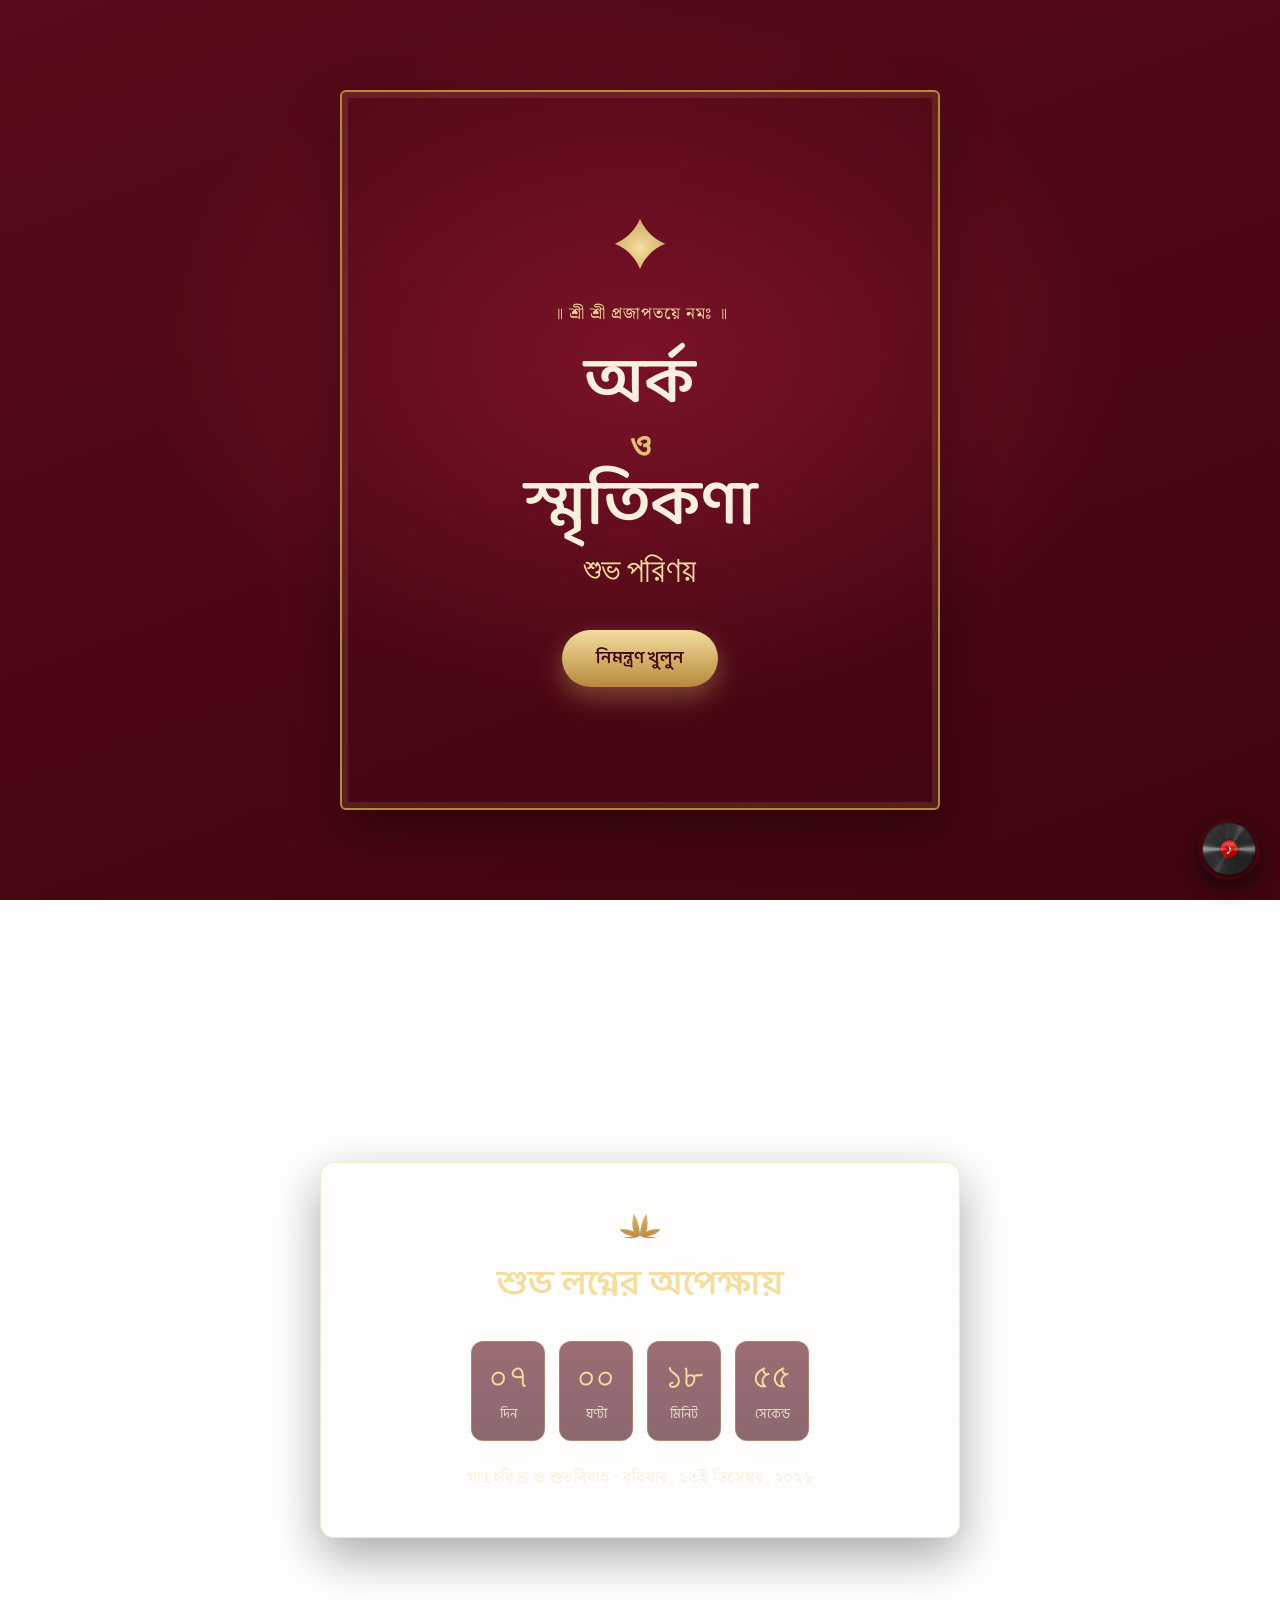
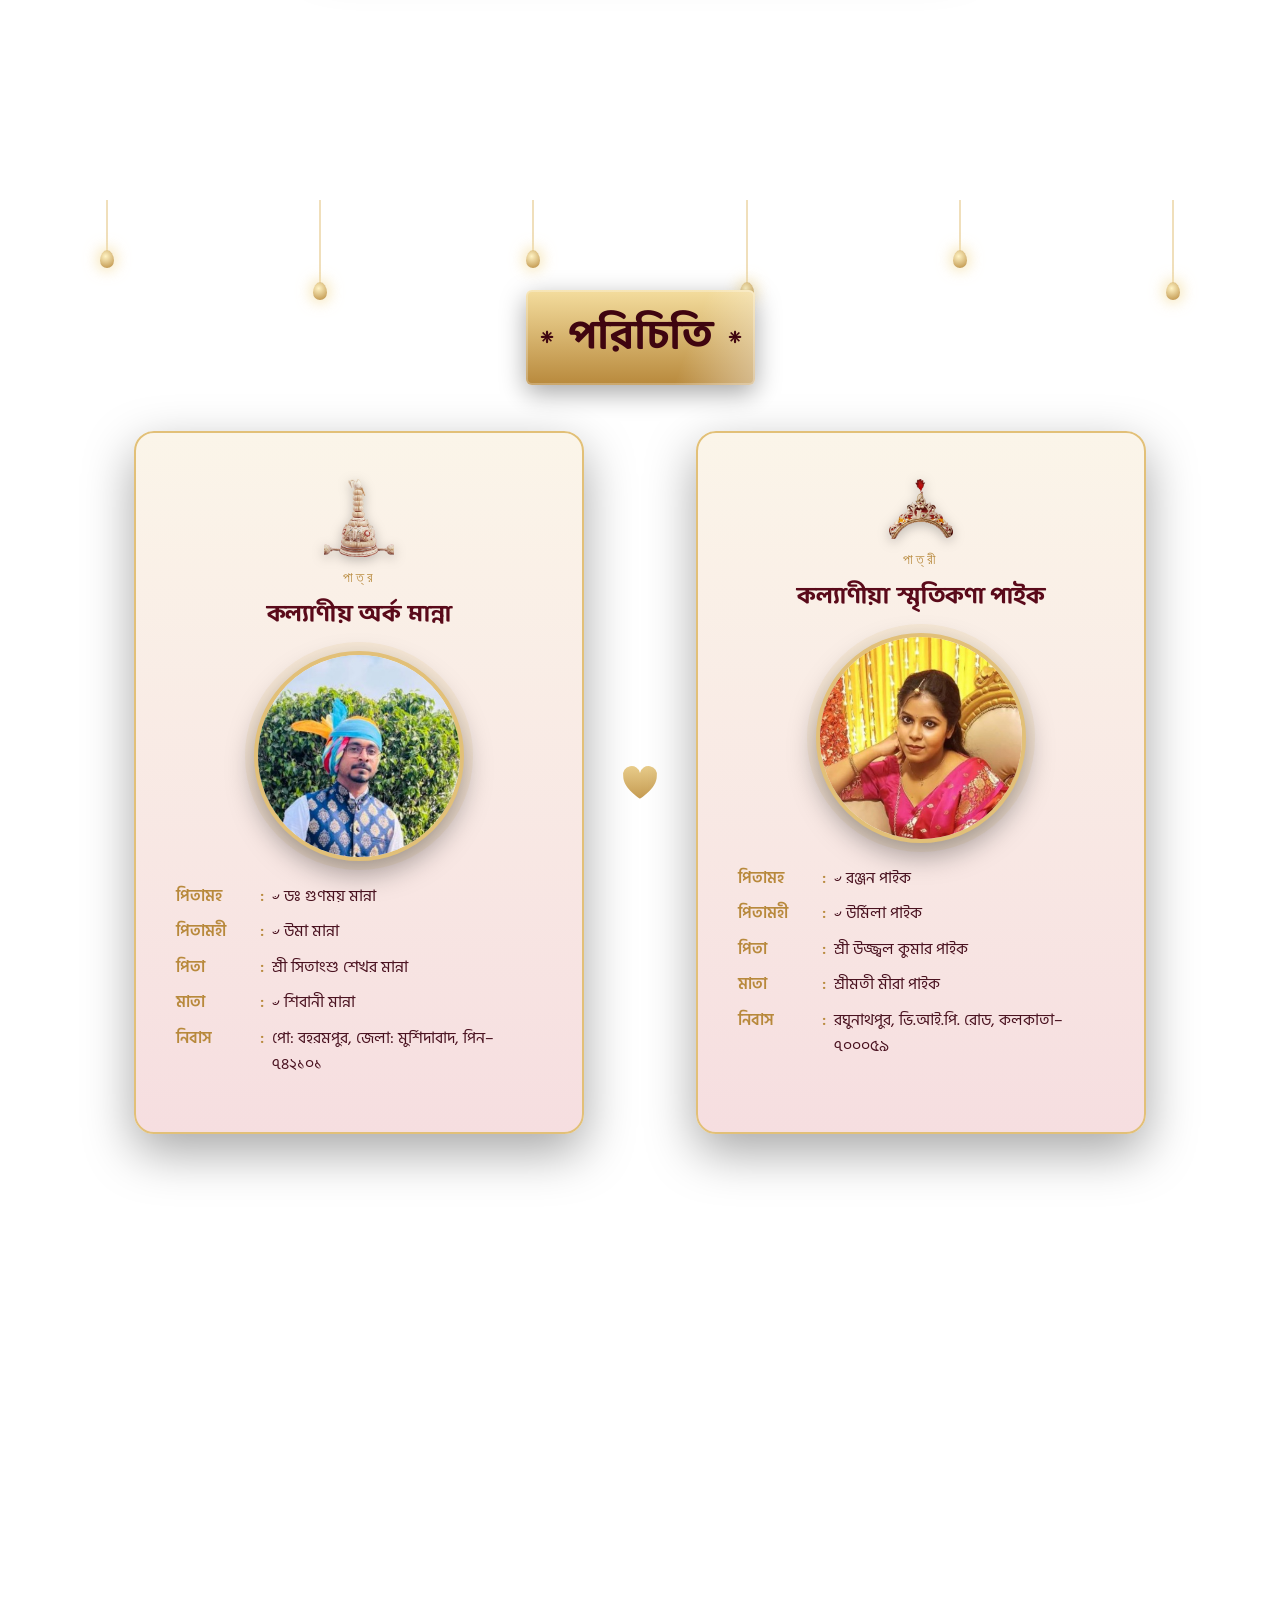
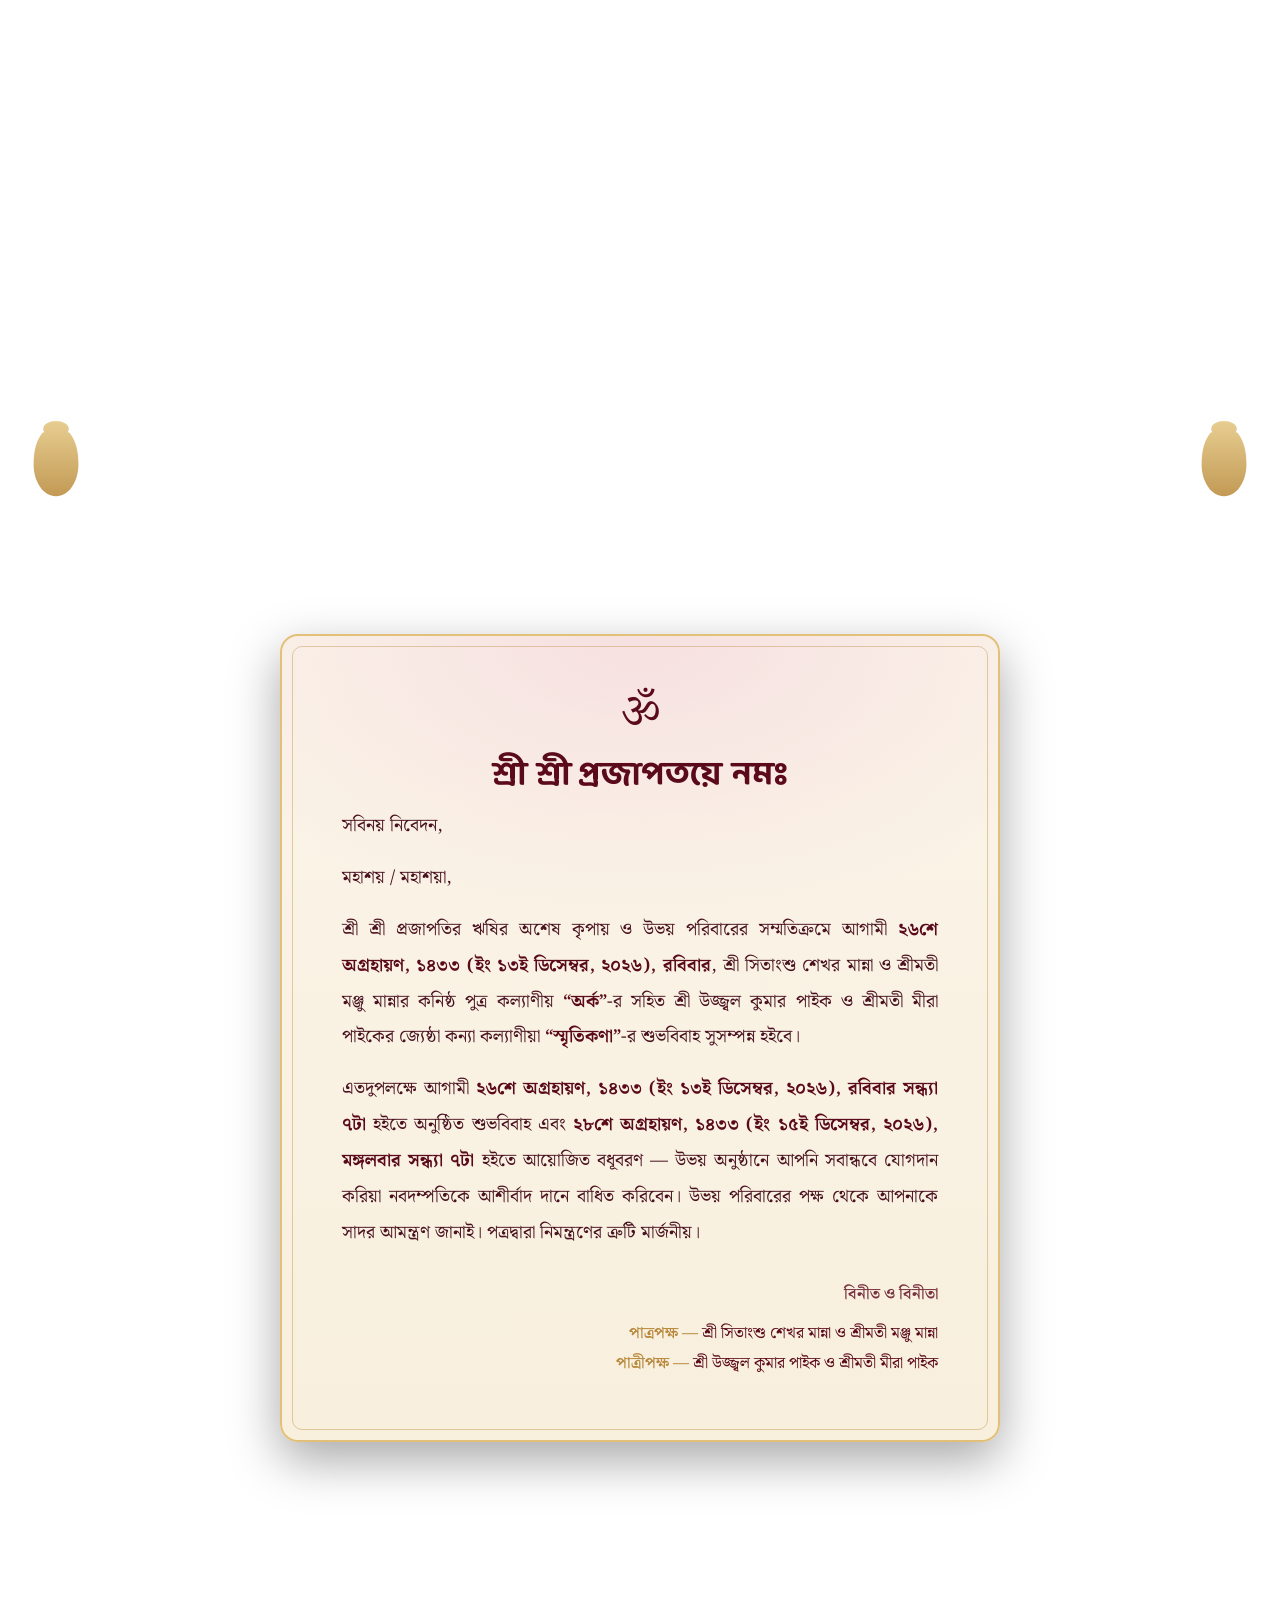
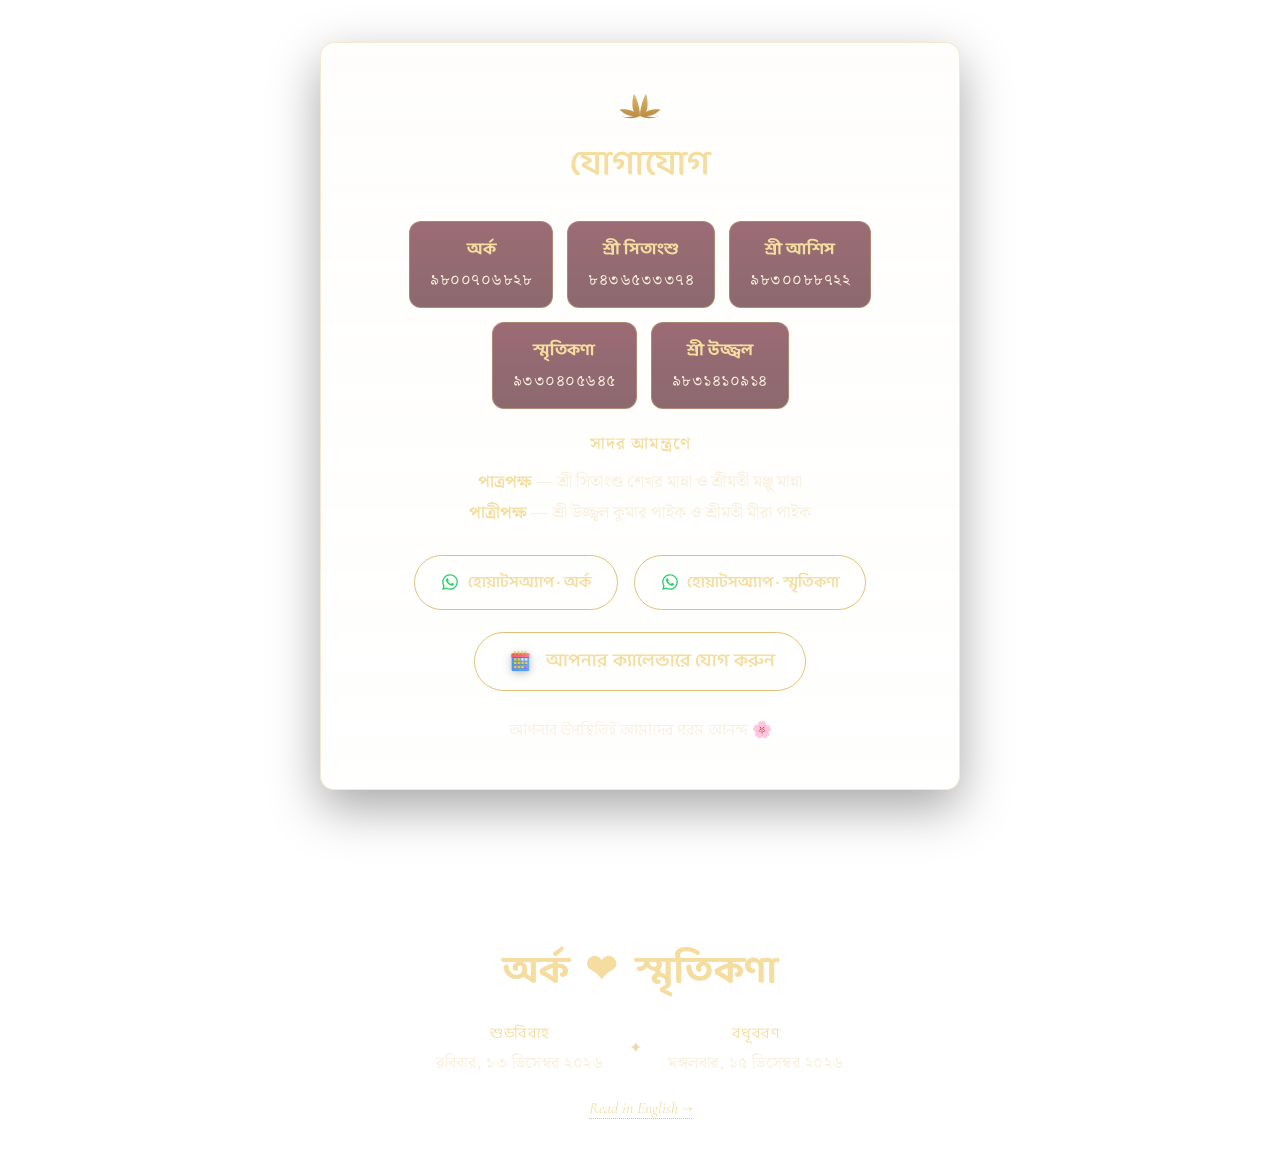
==== bengali.html @ 7bff3810 "Use new colorful 3D calendar icon (black bg keyed to transparent)" ====
<!DOCTYPE html>
<html lang="bn">
<head>
<meta charset="UTF-8" />
<meta name="viewport" content="width=device-width, initial-scale=1.0" />
<title>অর্ক ❤ স্মৃতিকণা — শুভ পরিণয়</title>
<meta name="description" content="অর্ক ও স্মৃতিকণা-র শুভ বিবাহের নিমন্ত্রণ — পরিণয় সংবাদ" />

<link rel="preconnect" href="https://fonts.googleapis.com" />
<link rel="preconnect" href="https://fonts.gstatic.com" crossorigin />
<link href="https://fonts.googleapis.com/css2?family=Cormorant+Garamond:ital,wght@0,400;0,600;1,400&family=Cinzel:wght@400;500;600&family=Great+Vibes&family=Noto+Serif+Bengali:wght@400;500;600;700&family=Noto+Serif+Devanagari:wght@500;600&family=Baloo+Da+2:wght@400;500;600;700&family=Hind+Siliguri:wght@300;400;500;600&display=swap" rel="stylesheet" />
<link rel="stylesheet" href="assets/style.css" />
</head>
<body>

<!-- ===== INTRO OVERLAY ===== -->
<div id="intro" class="intro">
  <div class="intro-frame">
    <div class="intro-motif" aria-hidden="true"></div>
    <p class="intro-sanskrit">॥ শ্রী শ্রী প্রজাপতয়ে নমঃ ॥</p>
    <h1 class="intro-names">
      <span>অর্ক</span>
      <span class="amp">ও</span>
      <span>স্মৃতিকণা</span>
    </h1>
    <p class="intro-sub">শুভ পরিণয়</p>
    <button id="openBtn" class="open-btn"><span class="open-btn-inner">নিমন্ত্রণ খুলুন</span></button>
  </div>
</div>

<div class="ornate-frame" aria-hidden="true">
  <span class="corner tl"></span><span class="corner tr"></span>
  <span class="corner bl"></span><span class="corner br"></span>
</div>

<div id="petals" class="petals" aria-hidden="true"></div>
<div id="diyas" class="diyas" aria-hidden="true"></div>
<div class="bg-decor" aria-hidden="true">
  <span class="chakra-wrap left"><img class="chakra" src="assets/chakra-gold.png" alt="" /></span>
  <span class="chakra-wrap right"><img class="chakra" src="assets/chakra-gold.png" alt="" /></span>
</div>
<div class="festoon" aria-hidden="true">
  <span class="wire"></span>
  <span class="fb" style="--l:9%;--t:44px;--w:38px"><img src="assets/bulb-marigold.png" alt="" /></span>
  <span class="fb" style="--l:25%;--t:72px;--w:48px"><img src="assets/bulb-sunflower.png" alt="" /></span>
  <span class="fb" style="--l:41%;--t:92px;--w:40px"><img src="assets/bulb-rose.png" alt="" /></span>
  <span class="fb" style="--l:59%;--t:92px;--w:50px"><img src="assets/bulb-leaf.png" alt="" /></span>
  <span class="fb" style="--l:75%;--t:70px;--w:40px"><img src="assets/bulb-forget.png" alt="" /></span>
  <span class="fb" style="--l:91%;--t:44px;--w:44px"><img src="assets/bulb-marigold.png" alt="" /></span>
</div>

<a class="lang-switch" href="english.html">English ⇄</a>
<button id="musicBtn" class="music-btn" title="আবহ সঙ্গীত" aria-label="Toggle music"><img class="vinyl" src="assets/vinyl.png" alt="" aria-hidden="true" /><span class="note">♪</span></button>
<audio id="bgAudio" src="assets/bg-music.mp3" loop preload="auto"></audio>

<main id="content" class="content">

  <!-- ============ HERO ============ -->
  <section class="section hero" id="hero">
    <div class="sparkles" id="sparkles" aria-hidden="true"></div>
    <p class="reveal hero-kicker">॥ পরিণয় সংবাদ ॥</p>

    <div class="wreath-wrap reveal">
      <div class="wreath" id="wreath" aria-hidden="true"></div>
      <div class="wreath-core">
        <p class="wed-of">শুভ বিবাহ</p>
        <h2 class="name-bn">অর্ক</h2>
        <span class="amp-en">ও</span>
        <h2 class="name-bn">স্মৃতিকণা</h2>
      </div>
    </div>

    <p class="reveal blessing">
      ॥ আমাদের এই আনন্দের দিনে,<br />
      তোমাদের আগমন যাচিলোঁ সযতনে ॥
    </p>

    <div class="scroll-hint reveal"><span>নিচে দেখুন</span><span class="chevron"></span></div>
  </section>

  <!-- ============ COUNTDOWN ============ -->
  <section class="section countdown-sec" id="countdown">
    <div class="panel reveal">
      <div class="lotus-divider" aria-hidden="true"></div>
      <h3 class="script-head">শুভ লগ্নের অপেক্ষায়</h3>
      <div class="countdown" id="clock" data-target="2026-12-13T10:00:00+05:30" data-lang="bn">
        <div class="unit"><span class="num" id="cd-days">০০</span><span class="lbl">দিন</span></div>
        <div class="unit"><span class="num" id="cd-hours">০০</span><span class="lbl">ঘণ্টা</span></div>
        <div class="unit"><span class="num" id="cd-mins">০০</span><span class="lbl">মিনিট</span></div>
        <div class="unit"><span class="num" id="cd-secs">০০</span><span class="lbl">সেকেন্ড</span></div>
      </div>
      <p class="cd-date">গাত্রহরিদ্রা ও শুভবিবাহ · রবিবার, ১৩ই ডিসেম্বর, ২০২৬</p>
    </div>
  </section>

  <!-- ============ পরিচিতি ============ -->
  <section class="section intro-sec" id="parichiti">
    <div class="hanging-lights" aria-hidden="true">
      <span class="bulb"></span><span class="bulb"></span><span class="bulb"></span>
      <span class="bulb"></span><span class="bulb"></span><span class="bulb"></span>
    </div>

    <h3 class="banner reveal">পরিচিতি</h3>

    <div class="couple">
      <article class="person-card reveal reveal-left">
        <div class="mandala" aria-hidden="true"></div>
        <img class="cap-icon" src="assets/topor.png" alt="" aria-hidden="true" loading="lazy" />
        <p class="role">পাত্র</p>
        <h4 class="pname">কল্যাণীয় অর্ক মান্না</h4>
        <img class="person-photo" src="assets/arka.jpg" alt="অর্ক মান্না" loading="lazy" />
        <div class="lineage">
          <p><span class="lbl">পিতামহ</span><span class="val">৺ ডঃ গুণময় মান্না</span></p>
          <p><span class="lbl">পিতামহী</span><span class="val">৺ উমা মান্না</span></p>
          <p><span class="lbl">পিতা</span><span class="val">শ্রী সিতাংশু শেখর মান্না</span></p>
          <p><span class="lbl">মাতা</span><span class="val">৺ শিবানী মান্না</span></p>
          <p><span class="lbl">নিবাস</span><span class="val">পো: বহরমপুর, জেলা: মুর্শিদাবাদ, পিন–৭৪২১০১</span></p>
        </div>
      </article>

      <div class="union-mark reveal" aria-hidden="true"><span class="knot"></span></div>

      <article class="person-card reveal reveal-right">
        <div class="mandala" aria-hidden="true"></div>
        <img class="cap-icon cap-mukut" src="assets/mukut.png" alt="" aria-hidden="true" loading="lazy" />
        <p class="role">পাত্রী</p>
        <h4 class="pname">কল্যাণীয়া স্মৃতিকণা পাইক</h4>
        <img class="person-photo" src="assets/smritikana.jpg" alt="স্মৃতিকণা পাইক" loading="lazy" />
        <div class="lineage">
          <p><span class="lbl">পিতামহ</span><span class="val">৺ রঞ্জন পাইক</span></p>
          <p><span class="lbl">পিতামহী</span><span class="val">৺ উর্মিলা পাইক</span></p>
          <p><span class="lbl">পিতা</span><span class="val">শ্রী উজ্জ্বল কুমার পাইক</span></p>
          <p><span class="lbl">মাতা</span><span class="val">শ্রীমতী মীরা পাইক</span></p>
          <p><span class="lbl">নিবাস</span><span class="val">রঘুনাথপুর, ভি.আই.পি. রোড, কলকাতা–৭০০০৫৯</span></p>
        </div>
      </article>
    </div>
  </section>

  <!-- ============ স্মারকলিপি ============ -->
  <section class="section event-sec" id="event">
    <div class="kalash left" aria-hidden="true"></div>
    <div class="kalash right" aria-hidden="true"></div>

    <h3 class="banner reveal">স্মারকলিপি</h3>

    <div class="event-grid two">
      <div class="event-card reveal reveal-left">
        <div class="ec-icon ec-icon-imgs">
          <img class="ec-mini" src="assets/haldi-icon.jpg" alt="গাত্রহরিদ্রা" loading="lazy" />
          <span class="ec-arrow">→</span>
          <img class="ec-mini" src="assets/wedding-icon.jpg" alt="শুভবিবাহ" loading="lazy" />
        </div>
        <p class="ec-title">গাত্রহরিদ্রা ও শুভবিবাহ</p>
        <p class="ec-line">২৬শে অগ্রহায়ণ, ১৪৩৩</p>
        <p class="ec-line-strong">রবিবার, ১৩ই ডিসেম্বর, ২০২৬</p>
        <p class="ec-sub">আপন গৃহে</p>
        <div class="ec-venue">
          <span class="ec-venue-tag">বিবাহ স্থান</span>
          <p class="ec-line-strong">অতিথি ইন</p>
          <p class="ec-line">রঘুনাথপুর রোড, বাগুইআটি,<br/>কলকাতা – ৭০০০৫৯</p>
        </div>
        <p class="ec-map"><a href="https://www.google.com/maps/place/Atithi+Inn/data=!4m2!3m1!1s0x0:0xb43edb5f57dc1e29" target="_blank" rel="noopener">📍 মানচিত্রে দেখুন</a></p>
      </div>

      <div class="event-card reveal reveal-right">
        <div class="ec-icon ec-icon-imgs">
          <img class="ec-mini" src="assets/reception-icon.jpg" alt="বধূবরণ" loading="lazy" />
        </div>
        <p class="ec-title">বধূবরণ</p>
        <p class="ec-line">২৮শে অগ্রহায়ণ, ১৪৩৩</p>
        <p class="ec-line-strong">মঙ্গলবার, ১৫ই ডিসেম্বর, ২০২৬</p>
        <div class="ec-venue">
          <span class="ec-venue-tag">স্থান</span>
          <p class="ec-line-strong">ইম্পেরিয়াল ব্যাঙ্কোয়েট, মোহন মল</p>
          <p class="ec-line">(চতুর্থ তল) ২২, শহীদ সূর্য সেন রোড,<br/>বহরমপুর, মুর্শিদাবাদ – ৭৪২১০১</p>
        </div>
        <p class="ec-map"><a href="https://maps.app.goo.gl/mLmaFHakRzoMbNke9" target="_blank" rel="noopener">📍 মানচিত্রে দেখুন</a></p>
      </div>
    </div>
  </section>

  <!-- ============ নিমন্ত্রণপত্র ============ -->
  <section class="section letter-sec" id="letter">
    <div class="letter reveal reveal-zoom">
      <p class="om">ॐ</p>
      <h3 class="letter-head">শ্রী শ্রী প্রজাপতয়ে নমঃ</h3>
      <div class="letter-body">
        <p>সবিনয় নিবেদন,</p>
        <p>মহাশয় / মহাশয়া,</p>
        <p>
          শ্রী শ্রী প্রজাপতির ঋষির অশেষ কৃপায় ও উভয় পরিবারের সম্মতিক্রমে আগামী
          <b>২৬শে অগ্রহায়ণ, ১৪৩৩ (ইং ১৩ই ডিসেম্বর, ২০২৬), রবিবার</b>,
          শ্রী সিতাংশু শেখর মান্না ও শ্রীমতী মঞ্জু মান্নার কনিষ্ঠ পুত্র কল্যাণীয় <b>“অর্ক”</b>-র সহিত
          শ্রী উজ্জ্বল কুমার পাইক ও শ্রীমতী মীরা পাইকের জ্যেষ্ঠা কন্যা কল্যাণীয়া <b>“স্মৃতিকণা”</b>-র
          শুভবিবাহ সুসম্পন্ন হইবে।
        </p>
        <p>
          এতদুপলক্ষে আগামী <b>২৬শে অগ্রহায়ণ, ১৪৩৩ (ইং ১৩ই ডিসেম্বর, ২০২৬), রবিবার সন্ধ্যা ৭টা</b> হইতে
          অনুষ্ঠিত শুভবিবাহ এবং <b>২৮শে অগ্রহায়ণ, ১৪৩৩ (ইং ১৫ই ডিসেম্বর, ২০২৬), মঙ্গলবার সন্ধ্যা ৭টা</b> হইতে
          আয়োজিত বধূবরণ — উভয় অনুষ্ঠানে আপনি সবান্ধবে যোগদান করিয়া নবদম্পতিকে আশীর্বাদ দানে
          বাধিত করিবেন। উভয় পরিবারের পক্ষ থেকে আপনাকে সাদর আমন্ত্রণ জানাই। পত্রদ্বারা নিমন্ত্রণের ত্রুটি মার্জনীয়।
        </p>
      </div>
      <div class="letter-sign">
        <p class="from">বিনীত ও বিনীতা</p>
        <p><span class="side">পাত্রপক্ষ —</span> শ্রী সিতাংশু শেখর মান্না ও শ্রীমতী মঞ্জু মান্না</p>
        <p><span class="side">পাত্রীপক্ষ —</span> শ্রী উজ্জ্বল কুমার পাইক ও শ্রীমতী মীরা পাইক</p>
      </div>
    </div>
  </section>

  <!-- ============ RSVP ============ -->
  <section class="section rsvp-sec" id="rsvp">
    <div class="panel reveal">
      <div class="lotus-divider" aria-hidden="true"></div>
      <h3 class="script-head">যোগাযোগ</h3>
      <div class="contact-grid">
        <a class="contact-chip" href="tel:+919800706828"><b>অর্ক</b><span>৯৮০০৭০৬৮২৮</span></a>
        <a class="contact-chip" href="tel:+918436533374"><b>শ্রী সিতাংশু</b><span>৮৪৩৬৫৩৩৩৭৪</span></a>
        <a class="contact-chip" href="tel:+919830088722"><b>শ্রী আশিস</b><span>৯৮৩০০৮৮৭২২</span></a>
      </div>
      <div class="contact-grid">
        <a class="contact-chip" href="tel:+919330405645"><b>স্মৃতিকণা</b><span>৯৩৩০৪০৫৬৪৫</span></a>
        <a class="contact-chip" href="tel:+919831410914"><b>শ্রী উজ্জ্বল</b><span>৯৮৩১৪১০৯১৪</span></a>
      </div>
      <p class="rsvp-names">
        <span class="rn-title">সাদর আমন্ত্রণে</span>
        <span class="rn-line"><b>পাত্রপক্ষ</b> — শ্রী সিতাংশু শেখর মান্না ও শ্রীমতী মঞ্জু মান্না</span>
        <span class="rn-line"><b>পাত্রীপক্ষ</b> — শ্রী উজ্জ্বল কুমার পাইক ও শ্রীমতী মীরা পাইক</span>
      </p>
      <div class="rsvp-actions">
        <a class="rsvp-btn ghost" href="https://wa.me/919800706828" target="_blank" rel="noopener"><span class="wa-ico"></span> হোয়াটসঅ্যাপ · অর্ক</a>
        <a class="rsvp-btn ghost" href="https://wa.me/919330405645" target="_blank" rel="noopener"><span class="wa-ico"></span> হোয়াটসঅ্যাপ · স্মৃতিকণা</a>
      </div>

      <div class="cal-wrap">
        <a class="cal-btn" href="assets/wedding.ics" download="Arka-Smritikana-Wedding.ics" data-ics="assets/wedding.ics">
          <img class="cal-ico-img" src="assets/cal-icon.png" alt="" aria-hidden="true" />
          <span class="cal-txt">আপনার ক্যালেন্ডারে যোগ করুন</span>
        </a>
      </div>
      <p class="rsvp-foot">আপনার উপস্থিতিই আমাদের পরম আনন্দ 🌸</p>
    </div>
  </section>

  <footer class="footer">
    <p class="foot-names">অর্ক &nbsp;❤&nbsp; স্মৃতিকণা</p>
    <div class="foot-dates">
      <span class="foot-event">
        <span class="fe-label">শুভবিবাহ</span>
        <span class="fe-date">রবিবার, ১৩ ডিসেম্বর ২০২৬</span>
      </span>
      <span class="foot-sep">✦</span>
      <span class="foot-event">
        <span class="fe-label">বধূবরণ</span>
        <span class="fe-date">মঙ্গলবার, ১৫ ডিসেম্বর ২০২৬</span>
      </span>
    </div>
    <p class="foot-credit"><a href="english.html">Read in English →</a></p>
  </footer>

</main>

<script src="assets/app.js"></script>
</body>
</html>
---- assets/style.css ----
/* ============================================================
   Arka & Smritikana — Bengali Wedding Invitation
   Palette: deep maroon + gold + cream + blush
   ============================================================ */

:root{
  --maroon:        #5a0a1a;
  --maroon-deep:   #3f0510;
  --maroon-soft:   #6f1425;
  --gold:          #e2c078;
  --gold-bright:   #f4dd9e;
  --gold-deep:     #b8893c;
  --cream:         #f8efdd;
  --cream-2:       #fbf5e9;
  --blush:         #f6dee0;
  --ink:           #4a1220;
  --ink-soft:      #7a3341;

  --clean: "Mulish", -apple-system, "Segoe UI", Roboto, "Helvetica Neue", Arial, sans-serif;
  --serif-en: "Cormorant Garamond", serif;
  --script:   "Great Vibes", cursive;
  --cinzel:   "Cinzel", serif;
  --bng:      "Noto Serif Bengali", serif;
  --bng-head: "Baloo Da 2", "Noto Serif Bengali", cursive;
  --bng-body: "Hind Siliguri", "Noto Serif Bengali", sans-serif;

  --shadow: 0 18px 50px rgba(0,0,0,.35);
}

*{ margin:0; padding:0; box-sizing:border-box; }

html{ scroll-behavior:smooth; }

body{
  font-family:var(--bng-body);
  color:var(--cream);
  background:
    radial-gradient(1200px 700px at 50% -10%, #7a1327 0%, transparent 60%),
    radial-gradient(900px 600px at 100% 100%, #4a0713 0%, transparent 55%),
    linear-gradient(160deg, var(--maroon) 0%, var(--maroon-deep) 100%);
  background-attachment:fixed;
  overflow-x:hidden;
  -webkit-font-smoothing:antialiased;
}

/* subtle paisley texture overlay */
body::before{
  content:"";
  position:fixed; inset:0;
  background-image:url("data:image/svg+xml,%3Csvg xmlns='http://www.w3.org/2000/svg' width='120' height='120' viewBox='0 0 120 120'%3E%3Cg fill='none' stroke='%23e2c078' stroke-opacity='0.05' stroke-width='1.2'%3E%3Cpath d='M60 20c18 0 30 14 30 30s-14 34-30 34-24-12-24-24 8-20 20-20 14 8 14 16-6 12-12 12'/%3E%3C/g%3E%3C/svg%3E");
  background-size:140px 140px;
  pointer-events:none; z-index:0; opacity:.7;
}

/* ============ INTRO OVERLAY ============ */
.intro{
  position:fixed; inset:0; z-index:100;
  display:flex; align-items:center; justify-content:center;
  background:
    radial-gradient(700px 500px at 50% 40%, #7a1327 0%, transparent 70%),
    linear-gradient(160deg, var(--maroon) 0%, var(--maroon-deep) 100%);
  transition:opacity 1s ease, visibility 1s ease;
}
.intro.hide{ opacity:0; visibility:hidden; }

.intro-frame{
  position:relative;
  display:flex; flex-direction:column; align-items:center; justify-content:center;
  text-align:center;
  padding:48px 34px;
  border:2px solid var(--gold-deep);
  border-radius:6px;
  box-shadow:inset 0 0 0 6px rgba(226,192,120,.12), var(--shadow);
  animation:frameGlow 4s ease-in-out infinite alternate;
  width:min(92vw,430px);
  aspect-ratio:10 / 17;      /* mobile / phone portrait shape */
  max-height:92vh;
}
/* On larger screens keep the portrait feel but a little wider */
@media (min-width:761px){
  .intro-frame{ width:min(86vw,600px); aspect-ratio:5 / 6; padding:56px 54px; }
}
@keyframes frameGlow{
  from{ box-shadow:inset 0 0 0 6px rgba(226,192,120,.1), 0 0 30px rgba(226,192,120,.15); }
  to  { box-shadow:inset 0 0 0 6px rgba(226,192,120,.22), 0 0 60px rgba(226,192,120,.35); }
}
.intro-motif{
  width:70px; height:70px; margin:0 auto 18px;
  background:radial-gradient(circle at 50% 50%, var(--gold-bright), var(--gold-deep));
  -webkit-mask:url("data:image/svg+xml,%3Csvg xmlns='http://www.w3.org/2000/svg' viewBox='0 0 100 100'%3E%3Cg fill='black'%3E%3Cpath d='M50 8c6 16 20 30 36 36-16 6-30 20-36 36-6-16-20-30-36-36 16-6 30-20 36-36z'/%3E%3Ccircle cx='50' cy='50' r='6'/%3E%3C/g%3E%3C/svg%3E") center/contain no-repeat;
          mask:url("data:image/svg+xml,%3Csvg xmlns='http://www.w3.org/2000/svg' viewBox='0 0 100 100'%3E%3Cg fill='black'%3E%3Cpath d='M50 8c6 16 20 30 36 36-16 6-30 20-36 36-6-16-20-30-36-36 16-6 30-20 36-36z'/%3E%3Ccircle cx='50' cy='50' r='6'/%3E%3C/g%3E%3C/svg%3E") center/contain no-repeat;
  animation:spin 18s linear infinite;
}
.intro-sanskrit{
  font-family:var(--bng);
  color:var(--gold-bright); letter-spacing:1px;
  font-size:clamp(.85rem,3.5vw,1.05rem); margin-bottom:22px;
}
.intro-names{
  font-family:var(--bng-head);
  color:var(--cream);
  font-size:clamp(2rem,9vw,4rem);
  line-height:1.15; font-weight:600;
  display:flex; flex-direction:column; gap:2px; align-items:center;
}
.intro-names .amp{ color:var(--gold); font-size:.6em; font-family:var(--serif-en); }
.intro-sub{
  font-family:var(--script);
  color:var(--gold-bright);
  font-size:clamp(1.4rem,6vw,2.2rem);
  margin-top:8px;
}
.open-btn{
  margin-top:34px;
  background:linear-gradient(180deg, var(--gold-bright), var(--gold-deep));
  color:var(--maroon-deep);
  border:none; border-radius:40px;
  padding:14px 34px; cursor:pointer;
  font-family:var(--bng-head); font-weight:600;
  font-size:clamp(.95rem,4vw,1.1rem);
  box-shadow:0 10px 26px rgba(226,192,120,.35);
  transition:transform .25s ease, box-shadow .25s ease;
  animation:pulse 2.4s ease-in-out infinite;
}
.open-btn:hover{ transform:translateY(-3px) scale(1.03); box-shadow:0 16px 34px rgba(226,192,120,.5); }
@keyframes pulse{ 50%{ transform:scale(1.04); } }

/* ============ ORNATE FIXED FRAME ============ */
.ornate-frame{ position:fixed; inset:14px; pointer-events:none; z-index:40;
  border:1.5px solid rgba(226,192,120,.35); border-radius:4px; }
.ornate-frame::after{ content:""; position:absolute; inset:6px; border:1px solid rgba(226,192,120,.18); border-radius:2px; }
.corner{ position:absolute; width:54px; height:54px;
  background:
    radial-gradient(circle at 8px 8px, var(--gold) 2.2px, transparent 3px) 0 0/12px 12px;
  opacity:.55; }
.corner.tl{ top:-2px; left:-2px; }
.corner.tr{ top:-2px; right:-2px; transform:scaleX(-1); }
.corner.bl{ bottom:-2px; left:-2px; transform:scaleY(-1); }
.corner.br{ bottom:-2px; right:-2px; transform:scale(-1); }

/* ============ BACKGROUND MOTIFS (gold chakras + hanging bulbs) ============ */
.bg-decor{ position:fixed; inset:0; pointer-events:none; z-index:1; overflow:hidden; }
.chakra-wrap{ position:absolute; }
.chakra-wrap.left{ left:0; top:40%; transform:translate(-50%,-50%); }
.chakra-wrap.right{ right:0; top:62%; transform:translate(50%,-50%) scaleX(-1); }
.chakra{ display:block; width:min(54vw,470px); height:auto; opacity:.08;
  animation:spin 40s linear infinite; }
.chakra-wrap.right .chakra{ animation-direction:reverse; }

/* Hanging festoon of flower bulbs from a wire */
.festoon{ --s:1; position:fixed; top:0; left:0; right:0; height:210px; z-index:1; pointer-events:none; }
.festoon .wire{ position:absolute; top:12px; left:1%; right:1%; height:0;
  border-top:2px solid #e2c078; opacity:.12; }
.fb{ position:absolute; left:var(--l); top:calc(var(--t) * var(--s));
  width:calc(var(--w) * var(--s));
  margin-left:calc(var(--w) * var(--s) / -2);
  transform-origin:50% calc(12px - var(--t) * var(--s));
  animation:sway 6s ease-in-out infinite alternate; }
.fb::before{ content:""; position:absolute; left:50%; transform:translateX(-50%);
  top:calc(12px - var(--t) * var(--s)); width:1.6px; height:calc(var(--t) * var(--s) - 12px);
  background:#e2c078; opacity:.12; }
.fb img{ display:block; width:100%; transform:scaleY(-1); opacity:.12;
  filter:drop-shadow(0 2px 4px rgba(0,0,0,.08)); }
.festoon .fb:nth-child(3){ animation-duration:5.2s; }
.festoon .fb:nth-child(4){ animation-duration:6.8s; animation-delay:.4s; }
.festoon .fb:nth-child(5){ animation-duration:5.6s; animation-delay:.2s; }
.festoon .fb:nth-child(6){ animation-duration:6.2s; animation-delay:.5s; }
.festoon .fb:nth-child(7){ animation-duration:5.4s; animation-delay:.3s; }
@keyframes sway{ from{ transform:rotate(-2.5deg); } to{ transform:rotate(2.5deg); } }
/* old CSS bulbs replaced by the gold hanging-bulb motif */
.hanging-lights{ display:none; }

/* ============ PETALS ============ */
.petals{ position:fixed; inset:0; pointer-events:none; z-index:30; overflow:hidden; }
.petal{ position:absolute; top:-8vh; will-change:transform;
  font-size:18px; opacity:.85; animation:fall linear infinite; }
@keyframes fall{
  0%{ transform:translateY(-10vh) translateX(0) rotate(0); opacity:0; }
  10%{ opacity:.9; }
  100%{ transform:translateY(110vh) translateX(40px) rotate(360deg); opacity:0; }
}

/* ============ MUSIC BUTTON ============ */
.music-btn{
  position:fixed; right:20px; bottom:20px; z-index:120;
  width:62px; height:62px; border-radius:50%;
  border:none; background:transparent; padding:0; cursor:pointer;
  transition:transform .3s ease;
  box-shadow:0 8px 20px rgba(0,0,0,.55);
}
.music-btn:hover{ transform:scale(1.08); }
.music-btn .vinyl{ position:absolute; inset:0; width:100%; height:100%; border-radius:50%; display:block; }
.music-btn.playing .vinyl{ animation:spin 3.2s linear infinite; }
.music-btn .note{ position:absolute; inset:0; display:flex; align-items:center; justify-content:center;
  color:#fff; font-size:.9rem; text-shadow:0 1px 2px rgba(0,0,0,.6); pointer-events:none; }
.music-btn:not(.playing) .note{ opacity:.85; }

/* ============ LAYOUT / SECTIONS ============ */
.content{ position:relative; z-index:10; }
.section{
  min-height:100vh;
  display:flex; flex-direction:column; align-items:center; justify-content:center;
  padding:90px 22px; position:relative; text-align:center;
}

/* scroll reveal */
.reveal{ opacity:0; transform:translateY(40px); transition:opacity 1s cubic-bezier(.2,.7,.3,1), transform 1s cubic-bezier(.2,.7,.3,1); }
.reveal.in{ opacity:1; transform:none; }

/* ============ HERO ============ */
.hero{ overflow:hidden; }
.hero-kicker{
  font-family:var(--bng-head); font-weight:600;
  color:var(--gold-bright); letter-spacing:2px;
  font-size:clamp(1.3rem,6vw,2.4rem);
  text-shadow:0 2px 20px rgba(226,192,120,.4);
  margin-bottom:34px;
}
.wreath-wrap{ position:relative; width:min(84vw,360px); aspect-ratio:1; margin:0 auto 34px;
  display:flex; align-items:center; justify-content:center; }
.wreath{ position:absolute; inset:0; animation:spin 60s linear infinite; }
.wreath .star{ position:absolute; left:50%; top:50%; color:var(--gold-bright);
  font-size:15px; transform-origin:0 0; }
.wreath-core{ text-align:center; transform:translateY(-6%); }
.wed-of{ font-family:var(--cinzel); letter-spacing:4px; font-size:clamp(.7rem,3vw,.9rem);
  color:var(--gold); margin-bottom:6px; }
.name-en{ font-family:var(--serif-en); font-weight:600; font-style:italic;
  font-size:clamp(2rem,10vw,3.2rem); color:var(--cream-2); line-height:1.05;
  text-shadow:0 2px 12px rgba(0,0,0,.4); }
.amp-en{ font-family:var(--serif-en); color:var(--gold); font-size:clamp(1.4rem,6vw,2rem);
  display:block; margin:2px 0; }
@keyframes spin{ to{ transform:rotate(360deg); } }

.blessing{ font-family:var(--bng); color:var(--cream);
  font-size:clamp(1rem,4.2vw,1.25rem); line-height:1.9; opacity:.95;
  max-width:600px; }

.scroll-hint{ margin-top:46px; color:var(--gold-bright); font-family:var(--bng-body);
  display:flex; flex-direction:column; align-items:center; gap:8px; font-size:.85rem;
  animation:bob 2s ease-in-out infinite; }
.chevron{ width:12px; height:12px; border-right:2px solid var(--gold);
  border-bottom:2px solid var(--gold); transform:rotate(45deg); }
@keyframes bob{ 50%{ transform:translateY(8px); } }

.sparkles{ position:absolute; inset:0; pointer-events:none; }
.spark{ position:absolute; width:3px; height:3px; border-radius:50%;
  background:var(--gold-bright); box-shadow:0 0 6px 1px var(--gold-bright);
  animation:twinkle var(--d,3s) ease-in-out infinite; }
@keyframes twinkle{ 0%,100%{ opacity:0; transform:scale(.4);} 50%{ opacity:1; transform:scale(1);} }

/* ============ PANELS (countdown / rsvp) ============ */
.panel{
  background:linear-gradient(180deg, rgba(248,239,221,.08), rgba(248,239,221,.03));
  border:1.5px solid rgba(226,192,120,.35);
  border-radius:14px; padding:46px 30px; max-width:640px; width:100%;
  box-shadow:var(--shadow); backdrop-filter:blur(4px);
}
.lotus-divider{ width:60px; height:30px; margin:0 auto 16px;
  background:linear-gradient(var(--gold), var(--gold-deep));
  -webkit-mask:url("data:image/svg+xml,%3Csvg xmlns='http://www.w3.org/2000/svg' viewBox='0 0 100 50'%3E%3Cg fill='black'%3E%3Cpath d='M50 45C50 25 40 8 40 8s-6 18 0 30c-10-6-24-4-24-4s10 12 24 11c-14 4-22 0-22 0s16 8 32 0z'/%3E%3Cpath d='M50 45C50 25 60 8 60 8s6 18 0 30c10-6 24-4 24-4s-10 12-24 11c14 4 22 0 22 0s-16 8-32 0z'/%3E%3C/g%3E%3C/svg%3E") center/contain no-repeat;
          mask:url("data:image/svg+xml,%3Csvg xmlns='http://www.w3.org/2000/svg' viewBox='0 0 100 50'%3E%3Cg fill='black'%3E%3Cpath d='M50 45C50 25 40 8 40 8s-6 18 0 30c-10-6-24-4-24-4s10 12 24 11c-14 4-22 0-22 0s16 8 32 0z'/%3E%3Cpath d='M50 45C50 25 60 8 60 8s6 18 0 30c10-6 24-4 24-4s-10 12-24 11c14 4 22 0 22 0s-16 8-32 0z'/%3E%3C/g%3E%3C/svg%3E") center/contain no-repeat; }
.script-head{ font-family:var(--bng-head); color:var(--gold-bright);
  font-size:clamp(1.5rem,6vw,2.2rem); margin-bottom:26px; font-weight:600; }

.countdown{ display:flex; gap:14px; justify-content:center; flex-wrap:wrap; }
.unit{ display:flex; flex-direction:column; align-items:center;
  min-width:74px; padding:16px 10px; border-radius:12px;
  background:linear-gradient(180deg, rgba(90,10,26,.6), rgba(63,5,16,.6));
  border:1px solid rgba(226,192,120,.3); }
.unit .num{ font-family:var(--cinzel); font-size:clamp(1.6rem,7vw,2.4rem);
  color:var(--gold-bright); line-height:1; }
.unit .lbl{ font-family:var(--bng-body); font-size:.8rem; color:var(--cream); margin-top:8px; opacity:.85; }
.cd-date{ margin-top:24px; font-family:var(--bng); color:var(--cream); font-size:1.05rem; letter-spacing:.5px; }

/* ============ INTRODUCTION ============ */
.intro-sec{ overflow:hidden; }
.hanging-lights{ position:absolute; top:0; left:0; right:0; height:120px;
  display:flex; justify-content:space-around; align-items:flex-start; }
.bulb{ position:relative; width:2px; background:rgba(226,192,120,.5); }
.bulb{ height:calc(30px + var(--h,0px)); }
.bulb:nth-child(odd){ --h:24px; }
.bulb:nth-child(even){ --h:56px; }
.bulb::after{ content:""; position:absolute; bottom:-14px; left:50%; transform:translateX(-50%);
  width:14px; height:18px; border-radius:50% 50% 50% 50%/60% 60% 40% 40%;
  background:radial-gradient(circle at 40% 35%, #fff3c4, var(--gold-deep));
  box-shadow:0 0 14px 3px rgba(244,221,158,.7);
  animation:flick 3s ease-in-out infinite; }
.bulb:nth-child(3n)::after{ animation-delay:.6s; }
.bulb:nth-child(3n+1)::after{ animation-delay:1.2s; }
@keyframes flick{ 0%,100%{ opacity:.6; } 45%{ opacity:1; } 70%{ opacity:.75; } }

.banner{
  font-family:var(--bng-head); font-weight:700;
  font-size:clamp(1.6rem,7vw,2.6rem); color:var(--maroon-deep);
  background:linear-gradient(180deg, var(--gold-bright), var(--gold-deep));
  padding:12px 42px; border-radius:6px; margin-bottom:46px;
  box-shadow:0 8px 26px rgba(0,0,0,.35), inset 0 0 0 2px rgba(255,255,255,.25);
  position:relative;
}
.banner::before, .banner::after{ content:"❈"; position:absolute; top:50%; transform:translateY(-50%);
  color:var(--maroon-deep); font-size:1rem; }
.banner::before{ left:14px; }
.banner::after{ right:14px; }

.couple{ display:flex; align-items:stretch; justify-content:center; gap:28px; flex-wrap:wrap; max-width:1040px; width:100%; }
.person-card{ position:relative; overflow:hidden;
  display:flex; flex-direction:column;
  background:linear-gradient(180deg, var(--cream-2), var(--blush));
  color:var(--ink); border-radius:20px; padding:46px 40px;
  width:min(92vw,450px); box-shadow:var(--shadow);
  border:2px solid var(--gold);
  transition:transform .4s cubic-bezier(.2,.7,.3,1), box-shadow .4s ease, border-color .4s ease; }
.person-card:hover{ box-shadow:0 26px 60px rgba(0,0,0,.45); border-color:var(--gold-bright); }
.person-card .mandala{ position:absolute; width:180px; height:180px; right:-50px; top:-50px;
  opacity:.12; background:var(--maroon);
  -webkit-mask:url("data:image/svg+xml,%3Csvg xmlns='http://www.w3.org/2000/svg' viewBox='0 0 100 100'%3E%3Cg fill='black'%3E%3Ccircle cx='50' cy='50' r='10'/%3E%3Cg%3E%3Cpath d='M50 6c3 12 9 18 21 21-12 3-18 9-21 21-3-12-9-18-21-21 12-3 18-9 21-21z'/%3E%3C/g%3E%3C/svg%3E") center/contain no-repeat;
          mask:url("data:image/svg+xml,%3Csvg xmlns='http://www.w3.org/2000/svg' viewBox='0 0 100 100'%3E%3Cg fill='black'%3E%3Ccircle cx='50' cy='50' r='10'/%3E%3Cg%3E%3Cpath d='M50 6c3 12 9 18 21 21-12 3-18 9-21 21-3-12-9-18-21-21 12-3 18-9 21-21z'/%3E%3C/g%3E%3C/svg%3E") center/contain no-repeat;
  animation:spin 30s linear infinite; }
.person-photo{ position:relative; z-index:1; display:block; margin:2px auto 10px;
  width:210px; height:210px; border-radius:50%; object-fit:cover; object-position:center 28%;
  border:4px solid var(--gold); background:var(--cream);
  box-shadow:0 12px 28px rgba(0,0,0,.35), 0 0 0 9px rgba(226,192,120,.15);
  transition:transform .4s cubic-bezier(.2,.7,.3,1); }
.person-card:hover .person-photo{ transform:scale(1.05); }
.cap-icon{ display:block; margin:0 auto 12px; height:78px; width:auto; max-width:85%;
  filter:drop-shadow(0 3px 6px rgba(0,0,0,.25)); position:relative; z-index:2; }
.cap-icon.cap-mukut{ height:60px; }
.role{ font-family:var(--cinzel); letter-spacing:3px; color:var(--gold-deep);
  font-size:.85rem; margin-bottom:8px; text-transform:uppercase; }
.pname{ font-family:var(--bng-head); font-weight:700; font-size:clamp(0.95rem,4.2vw,1.5rem);
  color:var(--maroon); margin-bottom:14px; white-space:nowrap; letter-spacing:-.01em; }
body.en .pname{ font-size:clamp(1.3rem,5vw,1.8rem); }
.pline{ font-family:var(--bng-body); font-size:.98rem; color:var(--ink-soft); line-height:1.7; }

.union-mark{ display:flex; align-items:center; justify-content:center; }
.knot{ width:56px; height:56px; display:block;
  background:linear-gradient(180deg, var(--gold-bright), var(--gold-deep));
  -webkit-mask:url("data:image/svg+xml,%3Csvg xmlns='http://www.w3.org/2000/svg' viewBox='0 0 100 100'%3E%3Cpath fill='black' d='M50 78s-30-18-30-40a15 15 0 0 1 30-6 15 15 0 0 1 30 6c0 22-30 40-30 40z'/%3E%3C/svg%3E") center/contain no-repeat;
          mask:url("data:image/svg+xml,%3Csvg xmlns='http://www.w3.org/2000/svg' viewBox='0 0 100 100'%3E%3Cpath fill='black' d='M50 78s-30-18-30-40a15 15 0 0 1 30-6 15 15 0 0 1 30 6c0 22-30 40-30 40z'/%3E%3C/svg%3E") center/contain no-repeat;
  animation:beat 1.6s ease-in-out infinite; }
@keyframes beat{ 0%,100%{ transform:scale(1);} 30%{ transform:scale(1.18);} 50%{ transform:scale(1);} }

/* ============ EVENT ============ */
.event-sec{ overflow:hidden; }
.kalash{ position:absolute; bottom:20px; width:80px; height:110px; opacity:.9;
  background:linear-gradient(180deg, var(--gold-bright), var(--gold-deep));
  -webkit-mask:url("data:image/svg+xml,%3Csvg xmlns='http://www.w3.org/2000/svg' viewBox='0 0 100 130'%3E%3Cg fill='black'%3E%3Cellipse cx='50' cy='40' rx='16' ry='10'/%3E%3Cpath d='M34 44c-8 8-12 22-12 40 0 22 12 40 28 40s28-18 28-40c0-18-4-32-12-40z'/%3E%3Cpath d='M50 30c0-8 4-14 4-14s4 6 4 14c6-4 10-4 10-4s-4 8-10 10c4 6 4 10 4 10s-8-2-12-8c-4 6-12 8-12 8s0-4 4-10c-6-2-10-10-10-10s4 0 10 4c0-8 4-14 4-14z' transform='translate(-4 -18)'/%3E%3C/g%3E%3C/svg%3E") center/contain no-repeat;
          mask:url("data:image/svg+xml,%3Csvg xmlns='http://www.w3.org/2000/svg' viewBox='0 0 100 130'%3E%3Cg fill='black'%3E%3Cellipse cx='50' cy='40' rx='16' ry='10'/%3E%3Cpath d='M34 44c-8 8-12 22-12 40 0 22 12 40 28 40s28-18 28-40c0-18-4-32-12-40z'/%3E%3C/g%3E%3C/svg%3E") center/contain no-repeat; }
.kalash.left{ left:16px; }
.kalash.right{ right:16px; transform:scaleX(-1); }

.event-grid{ display:flex; gap:28px; flex-wrap:wrap; justify-content:center; align-items:stretch; max-width:1040px; width:100%; }
.event-grid.two{ max-width:940px; }
.event-card{ display:flex; flex-direction:column;
  background:linear-gradient(180deg, rgba(248,239,221,.1), rgba(248,239,221,.04));
  border:1.5px solid rgba(226,192,120,.4); border-radius:18px;
  padding:42px 34px; width:min(90vw,440px); box-shadow:var(--shadow);
  transition:transform .4s cubic-bezier(.2,.7,.3,1), box-shadow .4s ease, border-color .4s ease; }
.event-card:hover{ box-shadow:0 26px 56px rgba(0,0,0,.45); border-color:var(--gold-bright); }
.ec-icon{ font-size:2.4rem; margin-bottom:12px; animation:bob 3.5s ease-in-out infinite; }
.ec-icon-imgs{ display:flex; align-items:center; justify-content:center; gap:12px; margin-bottom:14px; }
.ec-mini{ width:82px; height:82px; border-radius:50%; object-fit:cover;
  border:2.5px solid var(--gold); box-shadow:0 6px 16px rgba(0,0,0,.45); }
.ec-arrow{ color:var(--gold-bright); font-size:2rem; line-height:1; }
.ec-title{ font-family:var(--bng-head); font-weight:700; color:var(--gold-bright);
  font-size:1.32rem; margin-bottom:14px; }
.ec-line{ font-family:var(--bng); color:var(--cream); font-size:1rem; line-height:1.7; opacity:.9; }
.ec-line-strong{ font-family:var(--bng); font-weight:600; color:var(--gold-bright); font-size:1.08rem; line-height:1.7; }
.ec-sub{ margin-top:8px; font-family:var(--bng); color:var(--cream); opacity:.88; font-size:1rem; }
.ec-sub a{ color:var(--gold-bright); text-decoration:none; border-bottom:1px dotted; }
/* venue block inside an event card */
.ec-venue{ margin-top:18px; padding-top:16px; border-top:1px dashed rgba(226,192,120,.4); }
.ec-venue-tag{ display:inline-block; font-family:var(--cinzel); letter-spacing:2px; font-size:.68rem;
  text-transform:uppercase; color:var(--maroon-deep); background:var(--gold);
  padding:3px 12px; border-radius:20px; margin-bottom:10px; }
body:not(.en) .ec-venue-tag{ font-family:var(--bng-head); letter-spacing:.5px; font-size:.8rem; }
.ec-map{ margin-top:auto; }
.ec-map a{ display:inline-block; margin-top:14px; font-family:var(--bng-head); font-weight:600;
  color:var(--maroon-deep); background:linear-gradient(180deg,var(--gold-bright),var(--gold-deep));
  padding:8px 18px; border-radius:30px; text-decoration:none; font-size:.92rem;
  box-shadow:0 6px 16px rgba(226,192,120,.3); transition:transform .25s ease; }
body.en .ec-map a{ font-family:var(--serif-en); font-weight:600; }
.ec-map a:hover{ transform:translateY(-2px); }

/* ============ BENGALI LETTER ============ */
.letter-sec{ padding-top:110px; padding-bottom:110px; }
.letter{ position:relative;
  background:
    radial-gradient(120% 60% at 50% 0%, rgba(246,222,224,.9), transparent 60%),
    linear-gradient(180deg, var(--cream-2), var(--cream));
  color:var(--ink); border-radius:18px; padding:clamp(34px,6vw,60px);
  max-width:720px; width:100%; box-shadow:var(--shadow);
  border:2px solid var(--gold); }
.letter::before{ content:""; position:absolute; inset:10px; border:1px solid rgba(184,137,60,.4); border-radius:10px; pointer-events:none; }
.om{ font-family:"Noto Serif Devanagari", "Tiro Devanagari Hindi", serif; font-size:2.8rem;
  color:var(--maroon); line-height:1; margin-bottom:2px; }
.letter-head{ font-family:var(--bng-head); font-weight:700; color:var(--maroon);
  font-size:clamp(1.5rem,6vw,2.1rem); margin:6px 0 4px; }
.shlok{ font-family:var(--bng); font-style:italic; color:var(--ink-soft); margin-bottom:26px; font-size:1rem; }
.letter-body p{ font-family:var(--bng); color:var(--ink); font-size:clamp(1rem,3.6vw,1.12rem);
  line-height:2; margin-bottom:16px; text-align:justify; }
.letter-body b{ color:var(--maroon); }
.letter-sign{ margin-top:30px; font-family:var(--bng); color:var(--maroon); line-height:1.9;
  text-align:right; }
.letter-sign .from{ color:var(--ink-soft); margin-bottom:8px; font-weight:600; }
.letter-sign .side{ color:var(--gold-deep); font-weight:600; }
.letter-sign p{ line-height:1.9; }
body.en .letter-sign{ font-family:var(--serif-en); }

/* ============ ENGLISH ARCH ============ */
.arch-sec{ overflow:hidden; }
.arch{ position:relative; width:min(92vw,560px);
  background:linear-gradient(180deg, var(--cream-2), var(--blush));
  color:var(--ink);
  border:2px solid var(--gold);
  border-radius:180px 180px 20px 20px;
  padding:70px 34px 170px; box-shadow:var(--shadow); overflow:hidden; }
.arch-inner{ position:relative; z-index:2; }
.lotus-top{ width:70px; height:44px; margin:0 auto 18px;
  background:linear-gradient(var(--maroon-soft), var(--maroon));
  -webkit-mask:url("data:image/svg+xml,%3Csvg xmlns='http://www.w3.org/2000/svg' viewBox='0 0 120 60'%3E%3Cg fill='black'%3E%3Cpath d='M60 55C60 30 48 8 48 8s-8 22 0 38c-14-8-30-4-30-4s12 16 30 14c-16 6-28 0-28 0s20 12 40 0z'/%3E%3Cpath d='M60 55C60 30 72 8 72 8s8 22 0 38c14-8 30-4 30-4s-12 16-30 14c16 6 28 0 28 0s-20 12-40 0z'/%3E%3Cpath d='M60 55V20s-4 20 0 34z'/%3E%3C/g%3E%3C/svg%3E") center/contain no-repeat;
          mask:url("data:image/svg+xml,%3Csvg xmlns='http://www.w3.org/2000/svg' viewBox='0 0 120 60'%3E%3Cg fill='black'%3E%3Cpath d='M60 55C60 30 48 8 48 8s-8 22 0 38c-14-8-30-4-30-4s12 16 30 14c-16 6-28 0-28 0s20 12 40 0z'/%3E%3Cpath d='M60 55C60 30 72 8 72 8s8 22 0 38c14-8 30-4 30-4s-12 16-30 14c16 6 28 0 28 0s-20 12-40 0z'/%3E%3C/g%3E%3C/svg%3E") center/contain no-repeat; }
.arch-om{ font-family:var(--cinzel); letter-spacing:2px; color:var(--gold-deep); font-size:.9rem; margin-bottom:22px; }
.arch-invite{ font-family:var(--serif-en); color:var(--ink); font-size:clamp(1.05rem,4vw,1.3rem); line-height:1.6; margin-bottom:16px; }
.arch-name{ font-family:var(--serif-en); font-style:italic; font-weight:700;
  color:var(--maroon); font-size:clamp(2.4rem,11vw,3.6rem); line-height:1.05; }
.arch-with{ font-family:var(--script); color:var(--gold-deep); font-size:clamp(1.6rem,7vw,2.2rem); margin:2px 0; }
.arch-do{ font-family:var(--serif-en); color:var(--ink-soft); margin-top:16px; font-size:clamp(1rem,3.8vw,1.15rem); }
.arch-flowers{ position:absolute; top:-10px; width:120px; height:120px; z-index:1; font-size:0;
  background:radial-gradient(circle at 30% 30%, #ff9db0, transparent 60%),
             radial-gradient(circle at 70% 55%, #ffc0cb, transparent 55%),
             radial-gradient(circle at 45% 75%, #ff7f9c, transparent 50%);
  filter:blur(1px); opacity:.85; border-radius:50%; }
.arch-flowers.left{ left:-20px; }
.arch-flowers.right{ right:-20px; }
.elephants{ position:absolute; bottom:24px; left:0; right:0; display:flex; justify-content:center; gap:10px; z-index:2; }
.elephants .ele{ font-size:clamp(2.6rem,12vw,3.6rem); filter:hue-rotate(-10deg) saturate(1.1); }
.elephants .ele.right{ transform:scaleX(-1); }

/* ============ RSVP ============ */
.rsvp-names{ font-family:var(--bng); color:var(--cream); font-size:1.05rem; margin-bottom:26px; }
.rsvp-names .rn-title{ display:block; font-weight:600; color:var(--gold-bright); letter-spacing:1px; margin-bottom:10px; }
.rsvp-names .rn-line{ display:block; line-height:1.85; }
.rsvp-names .rn-line b{ color:var(--gold-bright); }

/* ---- Connect section: clean Mulish with a gentle italic ---- */
body.en .rsvp-sec .rsvp-names,
body.en .rsvp-sec .rsvp-foot{ font-family:var(--clean); font-style:italic; font-size:1rem; }
body.en .rsvp-sec .contact-chip b{ font-family:var(--clean); font-weight:700; font-style:italic; letter-spacing:.2px; }
.rsvp-sec .contact-chip span{ font-family:var(--clean); font-style:normal; letter-spacing:.4px; font-size:1rem; }
body:not(.en) .rsvp-sec .contact-chip span{ font-family:var(--bng); letter-spacing:.5px; }
.rsvp-sec .rsvp-btn{ display:inline-flex; align-items:center; gap:8px; }
body.en .rsvp-sec .rsvp-btn{ font-family:var(--clean); font-style:italic; font-weight:700; }

/* WhatsApp brand icon (green) */
.wa-ico{ width:1.15em; height:1.15em; display:inline-block; vertical-align:-.18em; background:#25D366;
  -webkit-mask:url("data:image/svg+xml,%3Csvg xmlns='http://www.w3.org/2000/svg' viewBox='0 0 448 512'%3E%3Cpath fill='black' d='M380.9 97.1C339 55.1 283.2 32 223.9 32c-122.4 0-222 99.6-222 222 0 39.1 10.2 77.3 29.6 111L0 480l117.7-30.9c32.4 17.7 68.9 27 106.1 27h.1c122.3 0 224.1-99.6 224.1-222 0-59.3-25.2-115-67.1-157zM223.9 438.7c-33.2 0-65.7-8.9-94-25.7l-6.7-4-69.8 18.3L72 359.2l-4.4-7c-18.5-29.4-28.2-63.3-28.2-98.2 0-101.7 82.8-184.5 184.6-184.5 49.3 0 95.6 19.2 130.4 54.1 34.8 34.9 56.2 81.2 56.1 130.5 0 101.8-84.9 184.6-186.6 184.6zm101.2-138.2c-5.5-2.8-32.8-16.2-37.9-18-5.1-1.9-8.8-2.8-12.5 2.8-3.7 5.6-14.3 18-17.6 21.8-3.2 3.7-6.5 4.2-12 1.4-32.6-16.3-54-29.1-75.5-66-5.7-9.8 5.7-9.1 16.3-30.3 1.8-3.7.9-6.9-.5-9.7-1.4-2.8-12.5-30.1-17.1-41.2-4.5-10.8-9.1-9.3-12.5-9.5-3.2-.2-6.9-.2-10.6-.2-3.7 0-9.7 1.4-14.8 6.9-5.1 5.6-19.4 19-19.4 46.3 0 27.3 19.9 53.7 22.6 57.4 2.8 3.7 39.1 59.7 94.8 83.8 35.2 15.2 49 16.5 66.6 13.9 10.7-1.6 32.8-13.4 37.4-26.4 4.6-13 4.6-24.1 3.2-26.4-1.3-2.3-5-3.7-10.5-6.5z'/%3E%3C/svg%3E") center/contain no-repeat;
          mask:url("data:image/svg+xml,%3Csvg xmlns='http://www.w3.org/2000/svg' viewBox='0 0 448 512'%3E%3Cpath fill='black' d='M380.9 97.1C339 55.1 283.2 32 223.9 32c-122.4 0-222 99.6-222 222 0 39.1 10.2 77.3 29.6 111L0 480l117.7-30.9c32.4 17.7 68.9 27 106.1 27h.1c122.3 0 224.1-99.6 224.1-222 0-59.3-25.2-115-67.1-157zM223.9 438.7c-33.2 0-65.7-8.9-94-25.7l-6.7-4-69.8 18.3L72 359.2l-4.4-7c-18.5-29.4-28.2-63.3-28.2-98.2 0-101.7 82.8-184.5 184.6-184.5 49.3 0 95.6 19.2 130.4 54.1 34.8 34.9 56.2 81.2 56.1 130.5 0 101.8-84.9 184.6-186.6 184.6zm101.2-138.2c-5.5-2.8-32.8-16.2-37.9-18-5.1-1.9-8.8-2.8-12.5 2.8-3.7 5.6-14.3 18-17.6 21.8-3.2 3.7-6.5 4.2-12 1.4-32.6-16.3-54-29.1-75.5-66-5.7-9.8 5.7-9.1 16.3-30.3 1.8-3.7.9-6.9-.5-9.7-1.4-2.8-12.5-30.1-17.1-41.2-4.5-10.8-9.1-9.3-12.5-9.5-3.2-.2-6.9-.2-10.6-.2-3.7 0-9.7 1.4-14.8 6.9-5.1 5.6-19.4 19-19.4 46.3 0 27.3 19.9 53.7 22.6 57.4 2.8 3.7 39.1 59.7 94.8 83.8 35.2 15.2 49 16.5 66.6 13.9 10.7-1.6 32.8-13.4 37.4-26.4 4.6-13 4.6-24.1 3.2-26.4-1.3-2.3-5-3.7-10.5-6.5z'/%3E%3C/svg%3E") center/contain no-repeat; }
.rsvp-actions{ display:flex; gap:16px; justify-content:center; flex-wrap:wrap; }
.rsvp-btn{ font-family:var(--bng-head); font-weight:600; text-decoration:none;
  background:linear-gradient(180deg, var(--gold-bright), var(--gold-deep));
  color:var(--maroon-deep); padding:13px 26px; border-radius:40px;
  box-shadow:0 8px 22px rgba(226,192,120,.3); transition:transform .25s ease; }
.rsvp-btn.ghost{ background:transparent; color:var(--gold-bright); border:1.5px solid var(--gold); box-shadow:none; }
.rsvp-btn:hover{ transform:translateY(-3px); }
.rsvp-foot{ margin-top:26px; font-family:var(--bng-body); color:var(--cream); opacity:.85; }

/* ============ FOOTER ============ */
.footer{ text-align:center; padding:60px 20px 46px; }
.foot-names{ font-family:var(--bng-head); font-weight:700; color:var(--gold-bright); font-size:clamp(1.6rem,7vw,2.4rem); }
.foot-sub{ font-family:var(--cinzel); letter-spacing:6px; color:var(--cream); margin-top:8px; }
.foot-credit{ margin-top:22px; font-family:var(--serif-en); font-style:italic; color:rgba(248,239,221,.6); font-size:1rem; }
.foot-credit a{ color:var(--gold-bright); text-decoration:none; border-bottom:1px dotted var(--gold); }

/* ============ ENGLISH / TYPE HELPERS ============ */
.name-bn{ font-family:var(--bng-head); font-weight:700;
  font-size:clamp(2rem,10vw,3.2rem); color:var(--cream-2); line-height:1.1;
  text-shadow:0 2px 12px rgba(0,0,0,.4); }
.en-serif{ font-family:var(--serif-en) !important; }
.en-cinzel{ font-family:var(--cinzel) !important; letter-spacing:3px; }
body.en .hero-kicker{ letter-spacing:5px; font-weight:500; }
body.en .blessing{ font-style:italic; }
.arch-on{ font-family:var(--cinzel); letter-spacing:4px; color:var(--gold-deep); margin-top:18px; font-size:.9rem; }
.arch-date{ font-family:var(--serif-en); font-weight:600; color:var(--maroon); font-size:clamp(1.05rem,4vw,1.3rem); margin-top:6px; }
.arch-venue{ font-family:var(--serif-en); color:var(--ink-soft); font-size:1rem; line-height:1.55; margin-top:14px; }
.arch-venue b{ color:var(--maroon); }
.arch-invite b{ display:block; color:var(--maroon); font-weight:600; }
.arch-join{ display:block; font-family:var(--script); color:var(--gold-deep); font-size:1.25rem; margin:6px 0; }
.arch-req{ display:block; font-family:var(--serif-en); color:var(--ink); font-size:clamp(1rem,3.8vw,1.18rem); line-height:1.5; margin-top:12px; }
.arch-events{ margin-top:22px; display:flex; flex-direction:column; gap:14px; }
.ae-row{ display:flex; flex-direction:column; gap:2px; padding:10px 8px; border-radius:12px;
  background:rgba(90,10,26,.05); border:1px solid rgba(184,137,60,.3); }
.ae-tag{ font-family:var(--cinzel); letter-spacing:3px; text-transform:uppercase; font-size:.72rem; color:var(--gold-deep); }
.ae-when{ font-family:var(--serif-en); font-weight:600; color:var(--maroon); font-size:clamp(1rem,3.6vw,1.12rem); }
.ae-where{ font-family:var(--serif-en); color:var(--ink-soft); font-size:.95rem; }

/* ============ LANGUAGE SWITCH PILL ============ */
.lang-switch{ position:fixed; left:22px; bottom:22px; z-index:60;
  font-family:var(--serif-en); font-weight:600; text-decoration:none;
  padding:9px 18px; border-radius:40px; font-size:.95rem;
  color:var(--gold-bright); border:1.5px solid var(--gold);
  background:rgba(63,5,16,.7); backdrop-filter:blur(6px);
  box-shadow:0 6px 18px rgba(0,0,0,.4); transition:transform .3s ease, background .3s ease; }
.lang-switch:hover{ transform:translateY(-2px); background:rgba(90,10,26,.85); }

/* ============ LINEAGE LIST ============ */
.lineage{ margin-top:12px; text-align:left; width:100%; }
/* Bengali: two-column grid → wrapped address hangs under the value */
body:not(.en) .lineage p{ display:grid; grid-template-columns:88px 1fr; gap:2px 8px;
  align-items:start; font-family:var(--bng-body); color:var(--ink-soft);
  font-size:1rem; line-height:1.65; margin-bottom:9px; }
body:not(.en) .lineage p .lbl{ color:var(--gold-deep); font-weight:600; white-space:nowrap; }
body:not(.en) .lineage p .lbl::after{ content:":"; float:right; }
body:not(.en) .lineage p .val{ color:var(--ink); }
.lineage b{ color:var(--maroon); }
body.en .lineage{ text-align:center; }
body.en .lineage p{ font-family:var(--serif-en); font-size:1.08rem; color:var(--ink); line-height:1.7; }
body.en .lineage .res{ color:var(--ink-soft); font-style:italic; margin-top:8px; }

/* ============ CONTACT CHIPS ============ */
.contact-grid{ display:flex; gap:14px; justify-content:center; flex-wrap:wrap; margin-bottom:14px; }
.contact-grid + .contact-grid{ margin-bottom:22px; }
.contact-chip{ display:flex; flex-direction:column; align-items:center; gap:4px;
  text-decoration:none; padding:14px 20px; border-radius:12px; min-width:130px;
  background:linear-gradient(180deg, rgba(90,10,26,.6), rgba(63,5,16,.6));
  border:1px solid rgba(226,192,120,.35); transition:transform .25s ease, border-color .25s ease; }
.contact-chip:hover{ transform:translateY(-3px); border-color:var(--gold); }
.contact-chip b{ font-family:var(--bng-head); color:var(--gold-bright); font-size:1.05rem; }
.contact-chip span{ font-family:var(--serif-en); color:var(--cream); font-size:.95rem; letter-spacing:.5px; }

/* ============ LANGUAGE CHOOSER PAGE ============ */
body.chooser{ display:flex; align-items:center; justify-content:center; min-height:100vh; }
.choose-wrap{ position:relative; z-index:10; width:100%; min-height:100vh;
  display:flex; align-items:center; justify-content:center; padding:40px 20px; }
.choose-card{ position:relative; text-align:center; max-width:560px; width:100%;
  padding:clamp(38px,7vw,64px) clamp(24px,5vw,50px);
  background:linear-gradient(180deg, rgba(248,239,221,.08), rgba(248,239,221,.03));
  border:1.5px solid rgba(226,192,120,.4); border-radius:18px;
  box-shadow:var(--shadow); backdrop-filter:blur(5px);
  animation:cardRise 1.1s cubic-bezier(.2,.7,.3,1) both; }
@keyframes cardRise{ from{ opacity:0; transform:translateY(40px); } to{ opacity:1; transform:none; } }
.choose-card .intro-motif{ margin-bottom:16px; }
.choose-sanskrit{ font-family:var(--bng); color:var(--gold-bright); letter-spacing:1px; font-size:clamp(.85rem,3.5vw,1rem); margin-bottom:20px; }
.choose-names{ display:flex; align-items:center; justify-content:center; gap:14px; flex-wrap:wrap;
  font-family:var(--bng-head); font-weight:700; color:var(--cream-2);
  font-size:clamp(2rem,9vw,3.4rem); line-height:1.1; text-shadow:0 2px 14px rgba(0,0,0,.4); }
.choose-names .cn-amp{ color:var(--gold); font-size:.7em; animation:spin 14s linear infinite; }
.choose-sub{ font-family:var(--serif-en); font-style:italic; color:var(--gold-bright); font-size:clamp(1.1rem,4.5vw,1.4rem); margin-top:12px; letter-spacing:.5px; }
.choose-date{ font-family:var(--cinzel); letter-spacing:2px; color:var(--cream); opacity:.85; margin-top:8px; font-size:clamp(.8rem,3.4vw,.95rem); }
.choose-card .lotus-divider{ margin:26px auto 18px; }
.choose-prompt{ font-family:var(--bng-body); color:var(--cream); opacity:.9; font-size:clamp(.9rem,3.6vw,1rem); margin-bottom:26px; }
.choose-actions{ display:flex; gap:18px; justify-content:center; flex-wrap:wrap; }
.choose-btn{ display:flex; flex-direction:column; gap:4px; align-items:center; text-decoration:none;
  padding:18px 30px; border-radius:14px; min-width:170px;
  background:linear-gradient(180deg, var(--gold-bright), var(--gold-deep));
  color:var(--maroon-deep); box-shadow:0 10px 26px rgba(226,192,120,.3);
  transition:transform .25s ease, box-shadow .25s ease; }
.choose-btn.alt{ background:transparent; color:var(--gold-bright); border:1.5px solid var(--gold); box-shadow:none; }
.choose-btn:hover{ transform:translateY(-4px); box-shadow:0 16px 34px rgba(226,192,120,.45); }
.choose-btn.alt:hover{ background:rgba(226,192,120,.1); }
.cb-main{ font-family:var(--bng-head); font-weight:700; font-size:1.5rem; }
.cb-sub{ font-family:var(--serif-en); font-size:.9rem; opacity:.85; letter-spacing:.5px; }
.choose-btn{ border:none; cursor:pointer; font-family:inherit; }

/* ---- Add to Calendar button ---- */
.cal-wrap{ text-align:center; margin:22px auto 2px; }
.cal-btn{ display:inline-flex; align-items:center; gap:10px; cursor:pointer;
  font-family:var(--bng-head); font-weight:600; font-size:1.15rem; text-decoration:none;
  padding:13px 30px; border-radius:40px;
  background:transparent; color:var(--gold-bright); border:1.5px solid var(--gold);
  box-shadow:none; transition:transform .25s ease; }
body.en .cal-btn{ font-family:var(--clean); font-style:italic; font-weight:700; }
.cal-btn:hover{ transform:translateY(-3px); }
.cal-ico{ width:1.15em; height:1.15em; display:inline-block; vertical-align:-.18em;
  background:var(--gold-bright);
  -webkit-mask:url("data:image/svg+xml,%3Csvg xmlns='http://www.w3.org/2000/svg' viewBox='0 0 448 512'%3E%3Cpath fill='black' d='M152 24c0-13.3-10.7-24-24-24s-24 10.7-24 24V64H64C28.7 64 0 92.7 0 128v16 48V448c0 35.3 28.7 64 64 64H384c35.3 0 64-28.7 64-64V192 144 128c0-35.3-28.7-64-64-64H344V24c0-13.3-10.7-24-24-24s-24 10.7-24 24V64H152V24zM48 192H400V448c0 8.8-7.2 16-16 16H64c-8.8 0-16-7.2-16-16V192z'/%3E%3C/svg%3E") center/contain no-repeat;
          mask:url("data:image/svg+xml,%3Csvg xmlns='http://www.w3.org/2000/svg' viewBox='0 0 448 512'%3E%3Cpath fill='black' d='M152 24c0-13.3-10.7-24-24-24s-24 10.7-24 24V64H64C28.7 64 0 92.7 0 128v16 48V448c0 35.3 28.7 64 64 64H384c35.3 0 64-28.7 64-64V192 144 128c0-35.3-28.7-64-64-64H344V24c0-13.3-10.7-24-24-24s-24 10.7-24 24V64H152V24zM48 192H400V448c0 8.8-7.2 16-16 16H64c-8.8 0-16-7.2-16-16V192z'/%3E%3C/svg%3E") center/contain no-repeat; }
.cal-ico-img{ width:1.7em; height:1.7em; object-fit:contain; display:inline-block;
  vertical-align:-.5em; filter:drop-shadow(0 2px 4px rgba(0,0,0,.25)); }
@media (max-width:560px){
  .cal-btn{ font-size:1.02rem; padding:12px 22px; }
}

/* ---- Shell iframe viewer (keeps music playing across language switches) ---- */
.viewer{ position:fixed; inset:0; width:100%; height:100%; border:none; display:none; z-index:50;
  background:var(--maroon-deep); }
body.viewing .viewer{ display:block; }
body.viewing .choose-wrap{ display:none; }

/* ============ ENTRANCE / FLY-IN ANIMATIONS ============ */
.reveal.reveal-left{ transform:translateX(-90px) rotate(-5deg) scale(.94); }
.reveal.reveal-right{ transform:translateX(90px) rotate(5deg) scale(.94); }
.reveal.reveal-zoom{ transform:scale(.82); }
.reveal.reveal-up{ transform:translateY(70px) scale(.96); }
.reveal.reveal-left.in,
.reveal.reveal-right.in,
.reveal.reveal-zoom.in,
.reveal.reveal-up.in{ transform:none; }
/* gentle continuous float after entrance */
.floaty.in{ animation:floaty 6s ease-in-out infinite; }
.floaty.delay.in{ animation-delay:.8s; }
@keyframes floaty{ 0%,100%{ transform:translateY(0); } 50%{ transform:translateY(-10px); } }

/* shimmering sweep across the gold banners */
.banner{ overflow:hidden;
  background:
    linear-gradient(110deg, transparent 30%, rgba(255,255,255,.55) 48%, transparent 62%),
    linear-gradient(180deg, var(--gold-bright), var(--gold-deep));
  background-size:250% 100%, 100% 100%;
  background-repeat:no-repeat;
  animation:bannerShine 5.5s ease-in-out infinite; }
@keyframes bannerShine{
  0%{ background-position:-160% 0, 0 0; }
  60%,100%{ background-position:260% 0, 0 0; }
}

/* floating diyas layer (decorative) */
.diyas{ position:fixed; inset:0; pointer-events:none; z-index:29; overflow:hidden; }
.diya{ position:absolute; bottom:-6vh; font-size:22px; opacity:0;
  animation:rise linear infinite; filter:drop-shadow(0 0 6px rgba(255,190,90,.7)); }
@keyframes rise{
  0%{ transform:translateY(0) translateX(0); opacity:0; }
  12%{ opacity:.9; }
  88%{ opacity:.9; }
  100%{ transform:translateY(-120vh) translateX(30px); opacity:0; }
}

/* hero name subtle glow */
.name-en, .name-bn{ animation:nameGlow 4s ease-in-out infinite alternate; }
@keyframes nameGlow{
  from{ text-shadow:0 2px 12px rgba(0,0,0,.4); }
  to  { text-shadow:0 2px 22px rgba(244,221,158,.5), 0 0 4px rgba(244,221,158,.3); }
}

/* footer dates */
.foot-dates{ display:flex; gap:26px; justify-content:center; flex-wrap:wrap; margin:16px 0 4px; }
.foot-event{ display:flex; flex-direction:column; align-items:center; gap:3px; }
.foot-event .fe-label{ font-family:var(--cinzel); letter-spacing:3px; font-size:.72rem;
  text-transform:uppercase; color:var(--gold-bright); }
body:not(.en) .foot-event .fe-label{ font-family:var(--bng-head); letter-spacing:.5px; font-size:.95rem; }
.foot-event .fe-date{ font-family:var(--serif-en); color:var(--cream); font-size:1.02rem; letter-spacing:.5px; }
body:not(.en) .foot-event .fe-date{ font-family:var(--bng); }
.foot-sep{ align-self:center; color:var(--gold); opacity:.6; }

/* ============ RESPONSIVE / MOBILE ============ */
@media (max-width:760px){
  .event-grid, .event-grid.two{ max-width:420px; }
  .festoon{ --s:.78; height:172px; }
}
@media (max-width:560px){
  .ornate-frame{ inset:8px; }
  .section{ padding:72px 14px; min-height:auto; }
  .hero{ min-height:100svh; }
  .hero-kicker{ margin-bottom:26px; }
  .wreath-wrap{ width:min(88vw,320px); margin-bottom:26px; }
  .union-mark{ transform:rotate(90deg); margin:2px 0; }
  .banner{ padding:10px 30px; margin-bottom:34px; }
  .couple{ gap:18px; }
  .person-card{ width:100%; max-width:440px; padding:34px 22px; }
  .person-photo{ width:175px; height:175px; }
  .cap-icon{ height:66px; }
  .cap-icon.cap-mukut{ height:52px; }
  .chakra{ width:66vw; opacity:.06; }
  .festoon{ --s:.56; height:150px; }
  .intro-frame{ padding:44px 26px; }
  body:not(.en) .lineage p{ grid-template-columns:80px 1fr; font-size:.96rem; }
  .event-card{ width:100%; max-width:420px; }
  .panel{ padding:36px 20px; }
  .countdown{ gap:10px; }
  .unit{ min-width:66px; padding:14px 8px; }
  .unit .lbl{ font-size:.72rem; }
  .contact-grid{ gap:10px; }
  .contact-chip{ min-width:120px; flex:1 1 42%; }
  .letter{ padding:30px 22px; }
  .letter::before{ inset:8px; }
  .letter-body p{ line-height:1.9; }
  .arch{ width:100%; padding:56px 22px 120px; border-radius:120px 120px 18px 18px; }
  .choose-card{ padding:34px 22px; }
  .choose-actions{ flex-direction:column; }
  .choose-btn{ width:100%; }
  .choose-names{ gap:8px; }
  .music-btn{ width:46px; height:46px; right:14px; bottom:14px; font-size:1.15rem; }
  .lang-switch{ left:14px; bottom:14px; padding:8px 14px; font-size:.85rem; }
  .foot-dates{ gap:14px; }
  .foot-sep{ display:none; }
}
@media (max-width:380px){
  .name-en, .name-bn{ font-size:1.9rem; }
  .unit{ min-width:60px; }
  .unit .num{ font-size:1.5rem; }
  .kalash{ width:56px; height:78px; }
}

/* larger tap targets on touch devices */
@media (hover:none){
  a, button{ -webkit-tap-highlight-color:rgba(226,192,120,.25); }
}

@media (prefers-reduced-motion:reduce){
  *{ animation:none !important; transition:none !important; }
  .reveal{ opacity:1; transform:none; }
}
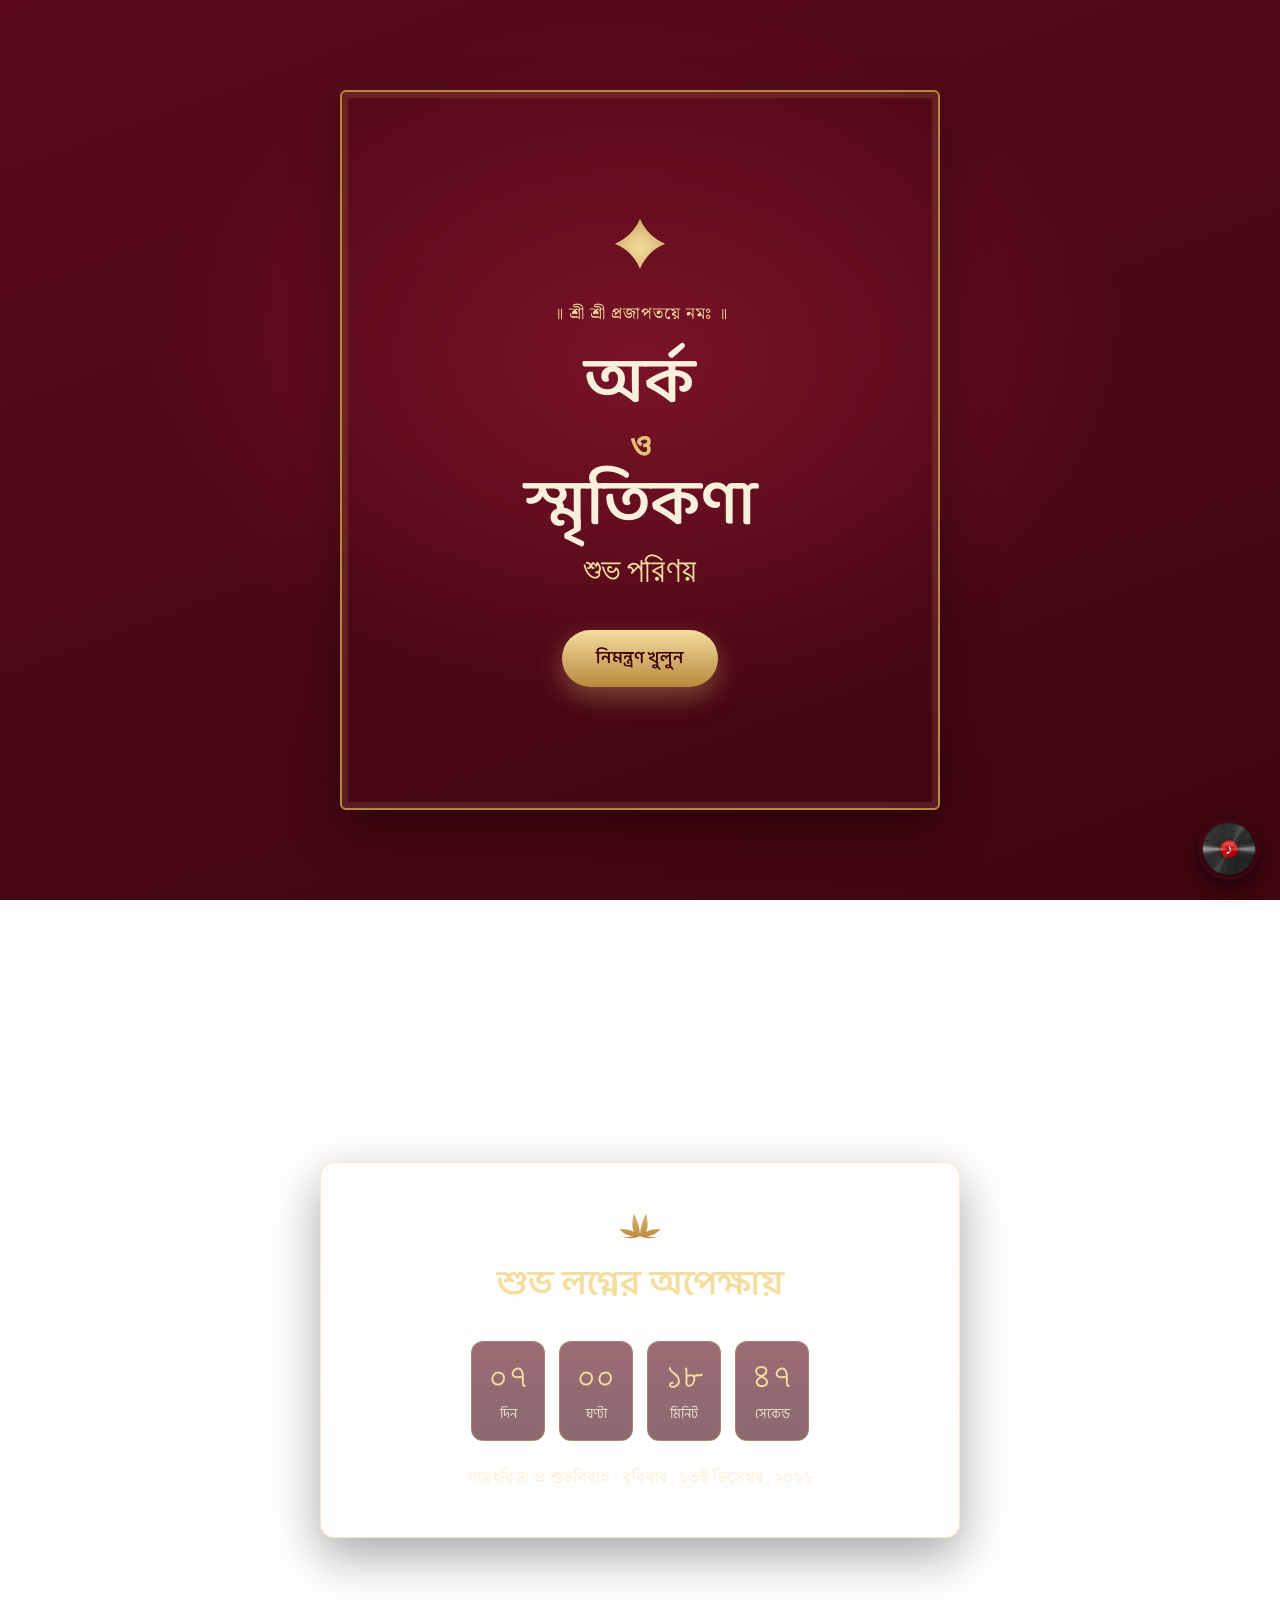
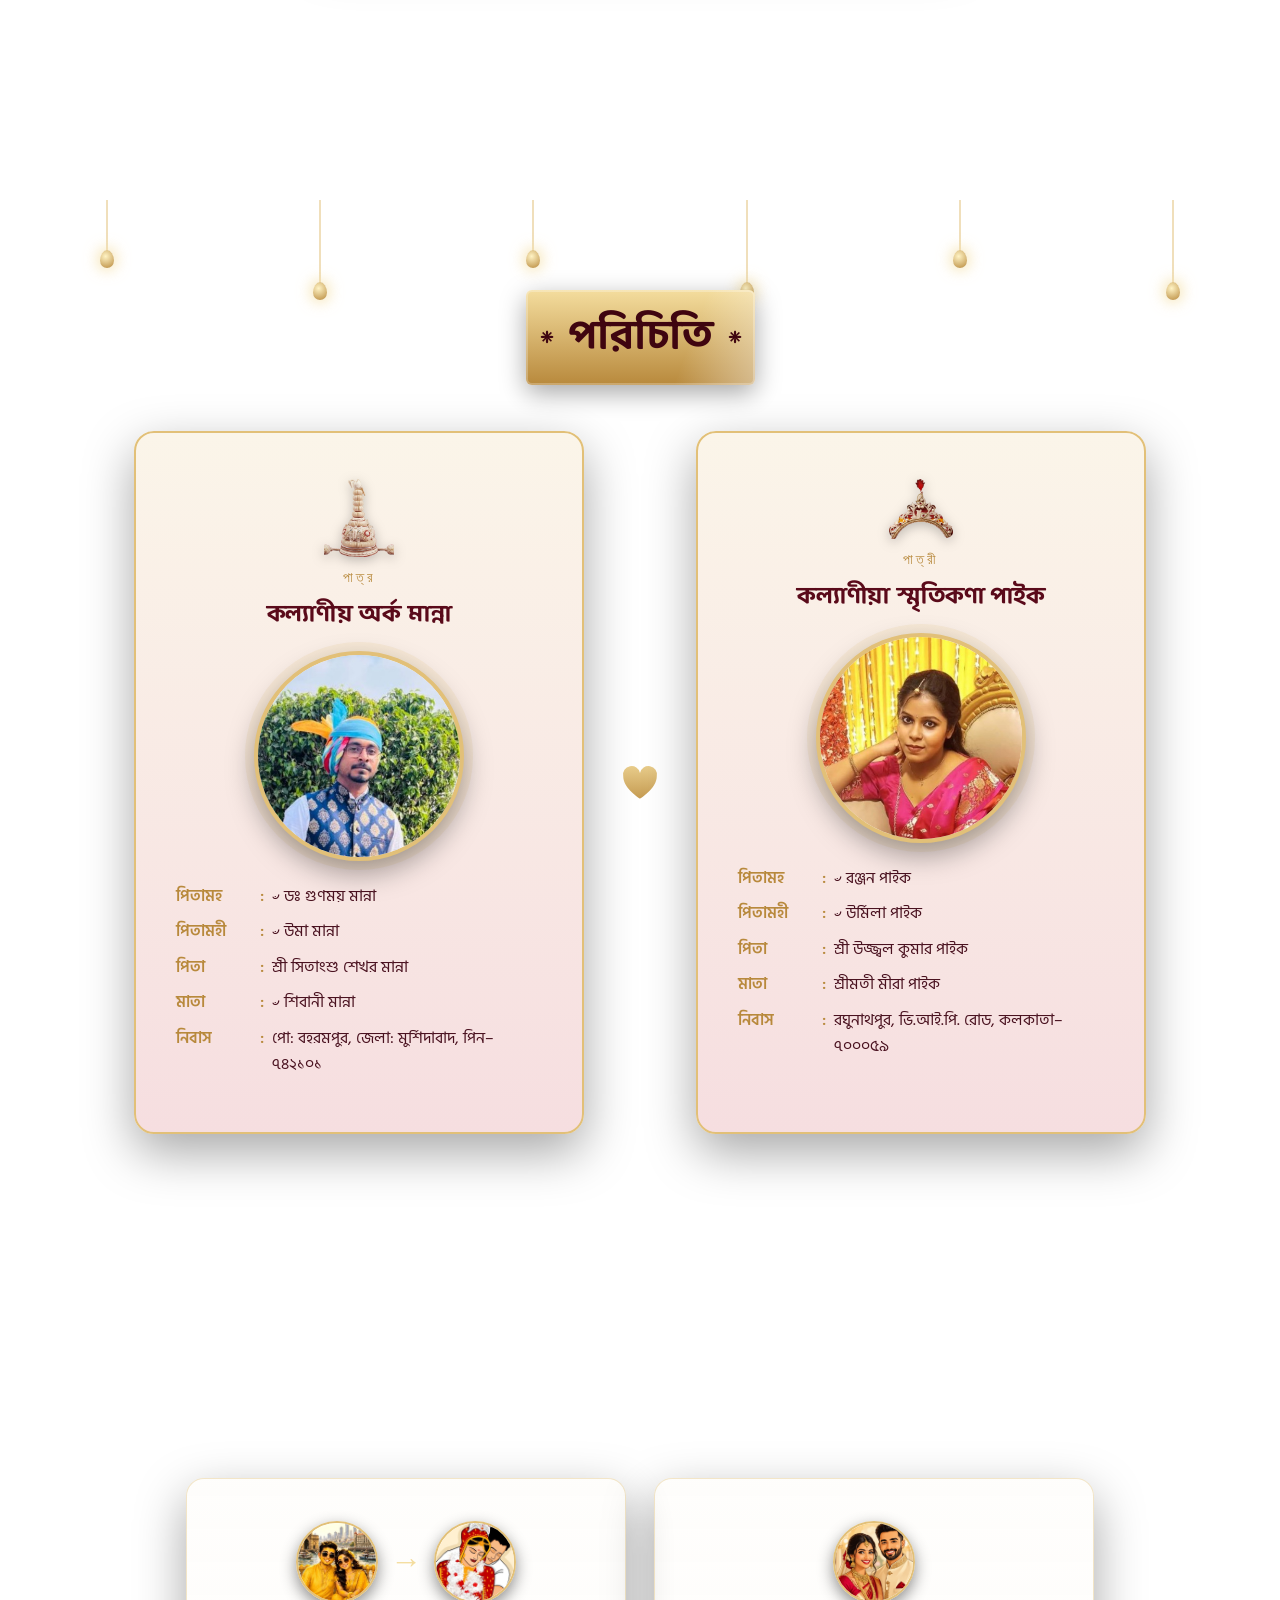
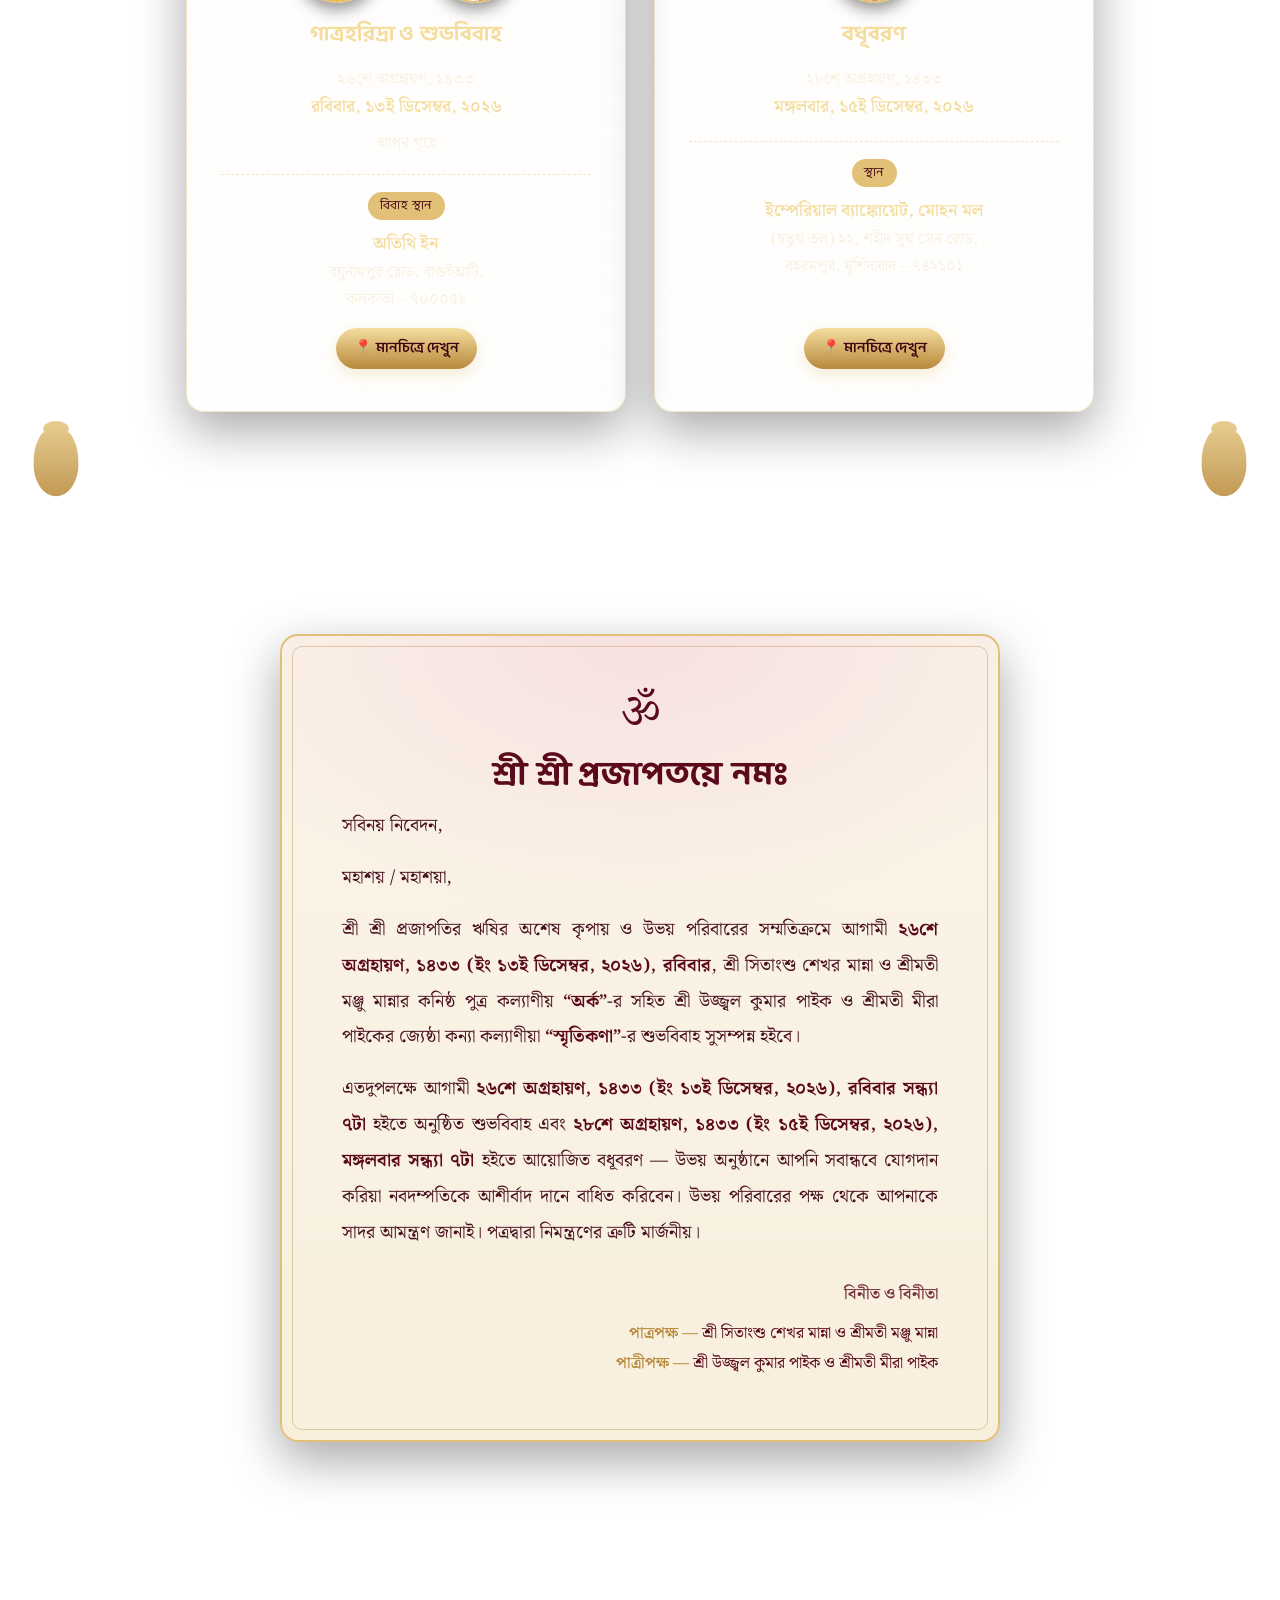
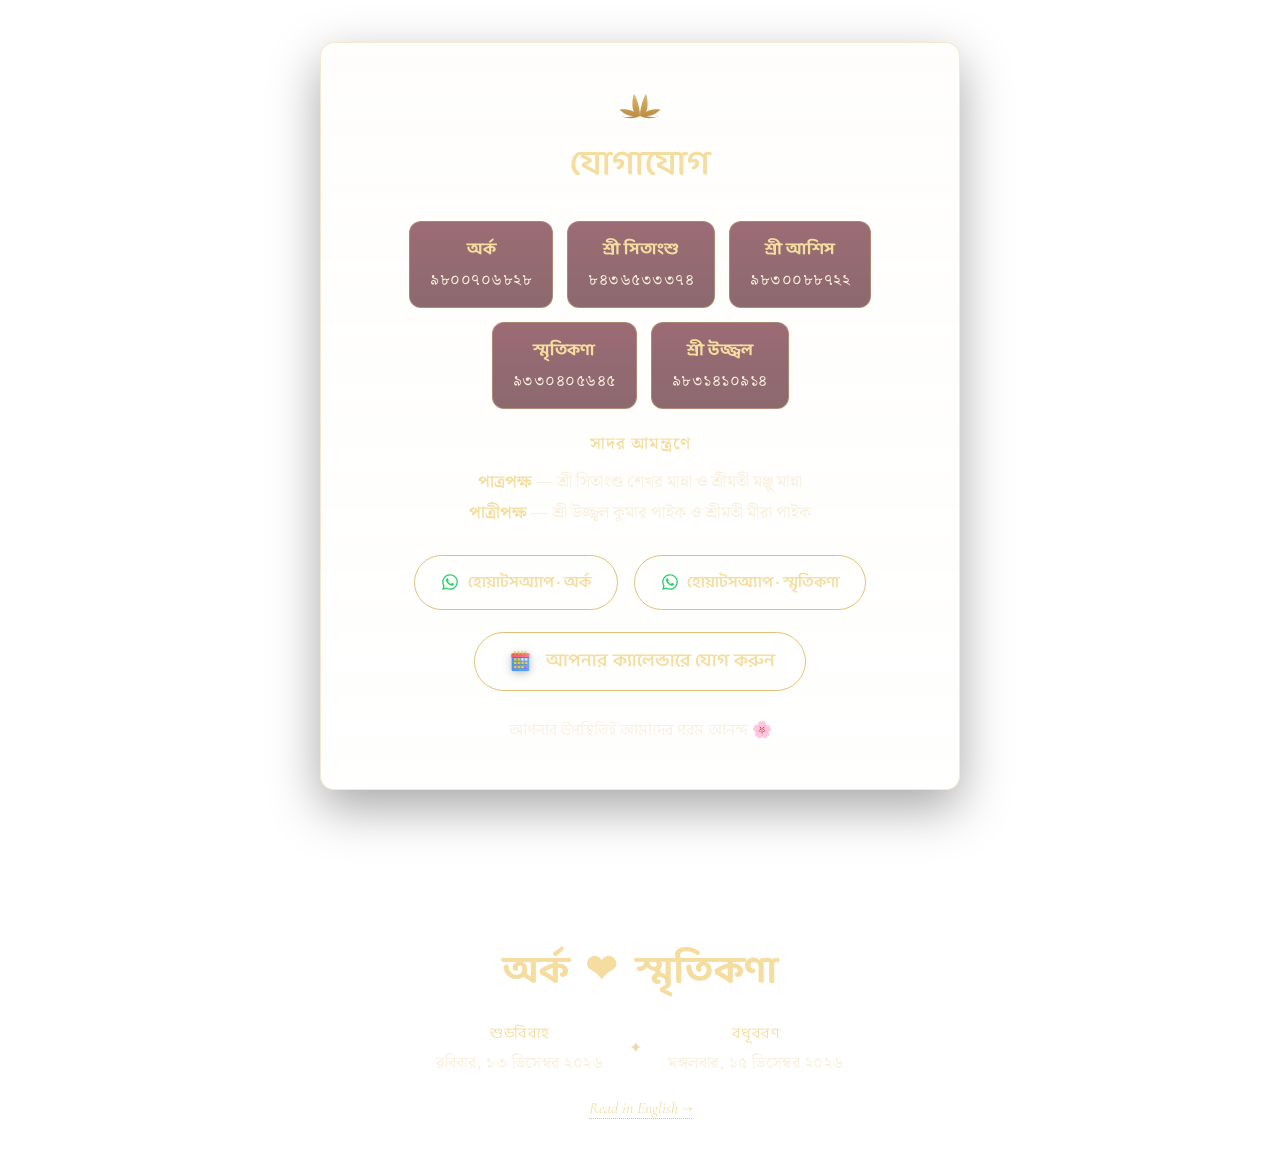
==== commit d4922ec8: "Calendar: remove download attr + serve .ics as text/calendar so it opens in Calendar app (add serve." ====
--- a/bengali.html
+++ b/bengali.html
@@ -235,7 +235,7 @@
       </div>
 
       <div class="cal-wrap">
-        <a class="cal-btn" href="assets/wedding.ics" download="Arka-Smritikana-Wedding.ics" data-ics="assets/wedding.ics">
+        <a class="cal-btn" href="assets/wedding.ics" type="text/calendar" data-ics="assets/wedding.ics">
           <img class="cal-ico-img" src="assets/cal-icon.png" alt="" aria-hidden="true" />
           <span class="cal-txt">আপনার ক্যালেন্ডারে যোগ করুন</span>
         </a>
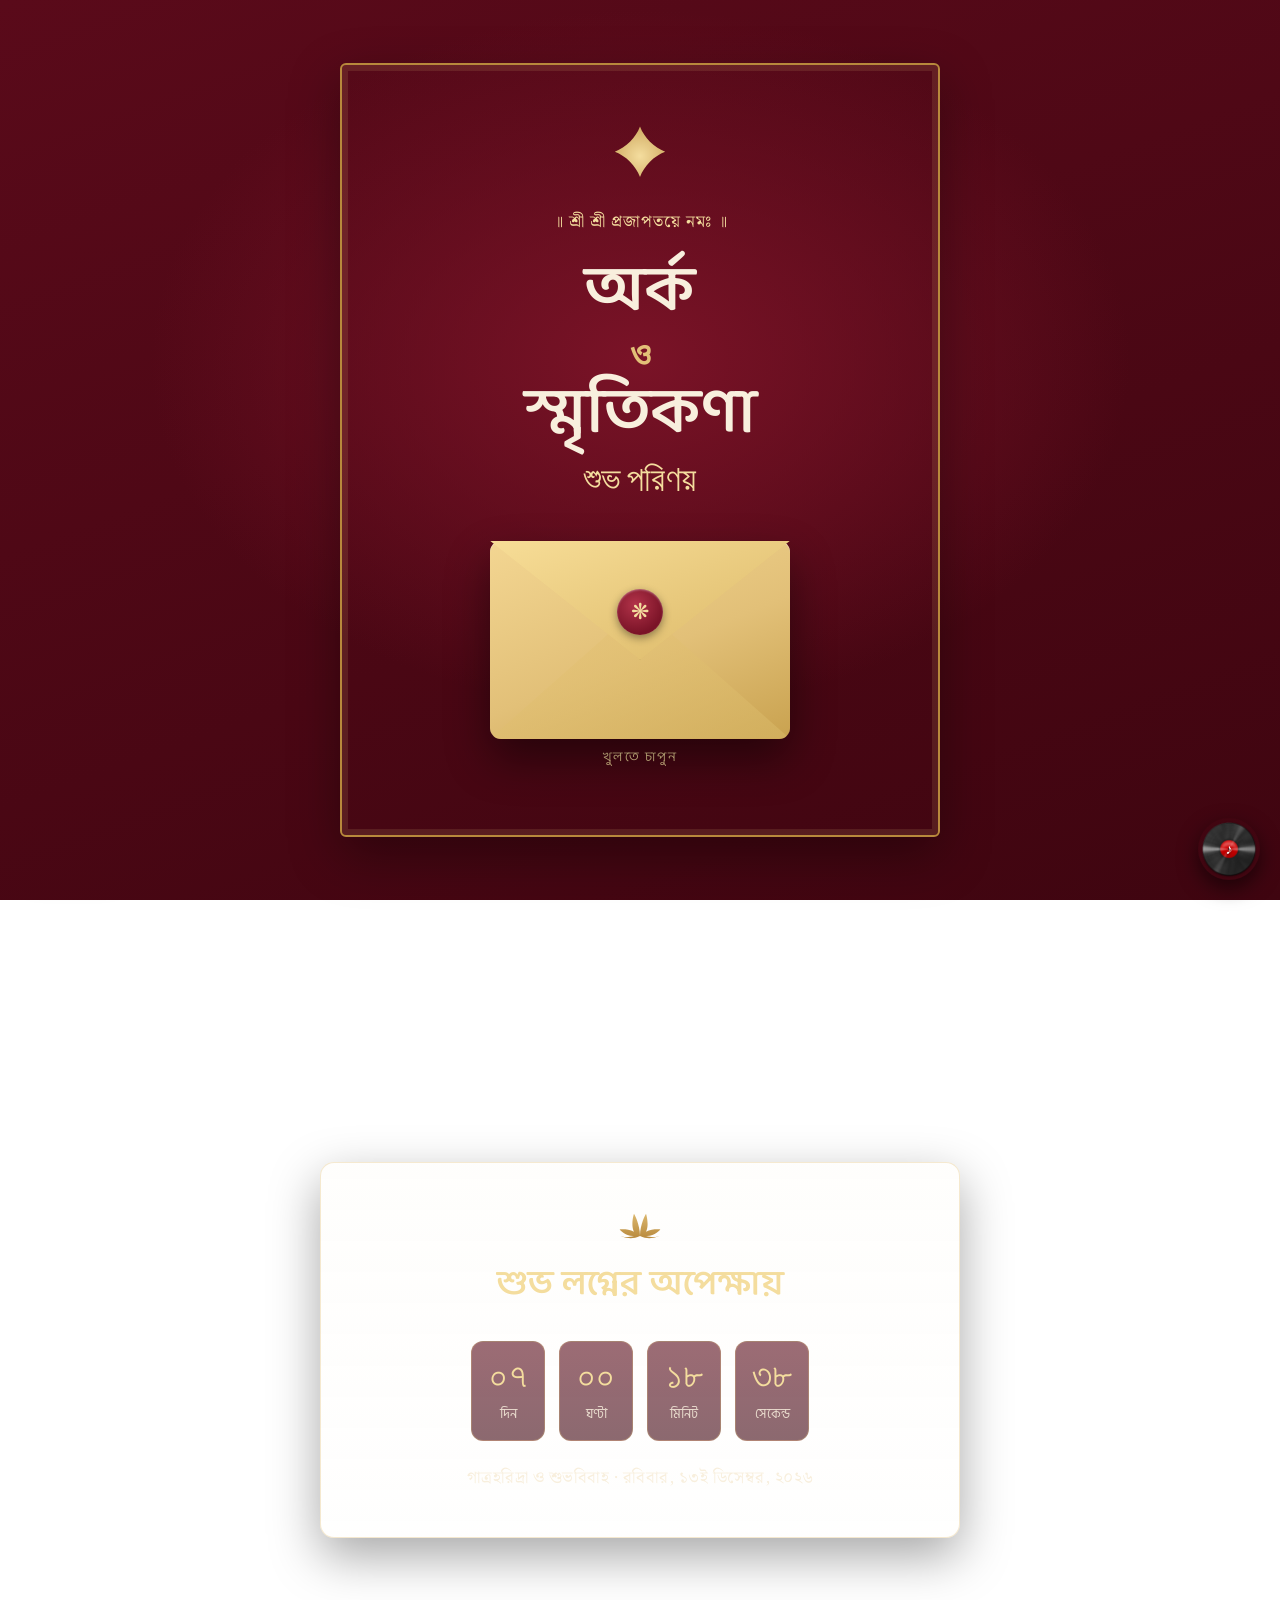
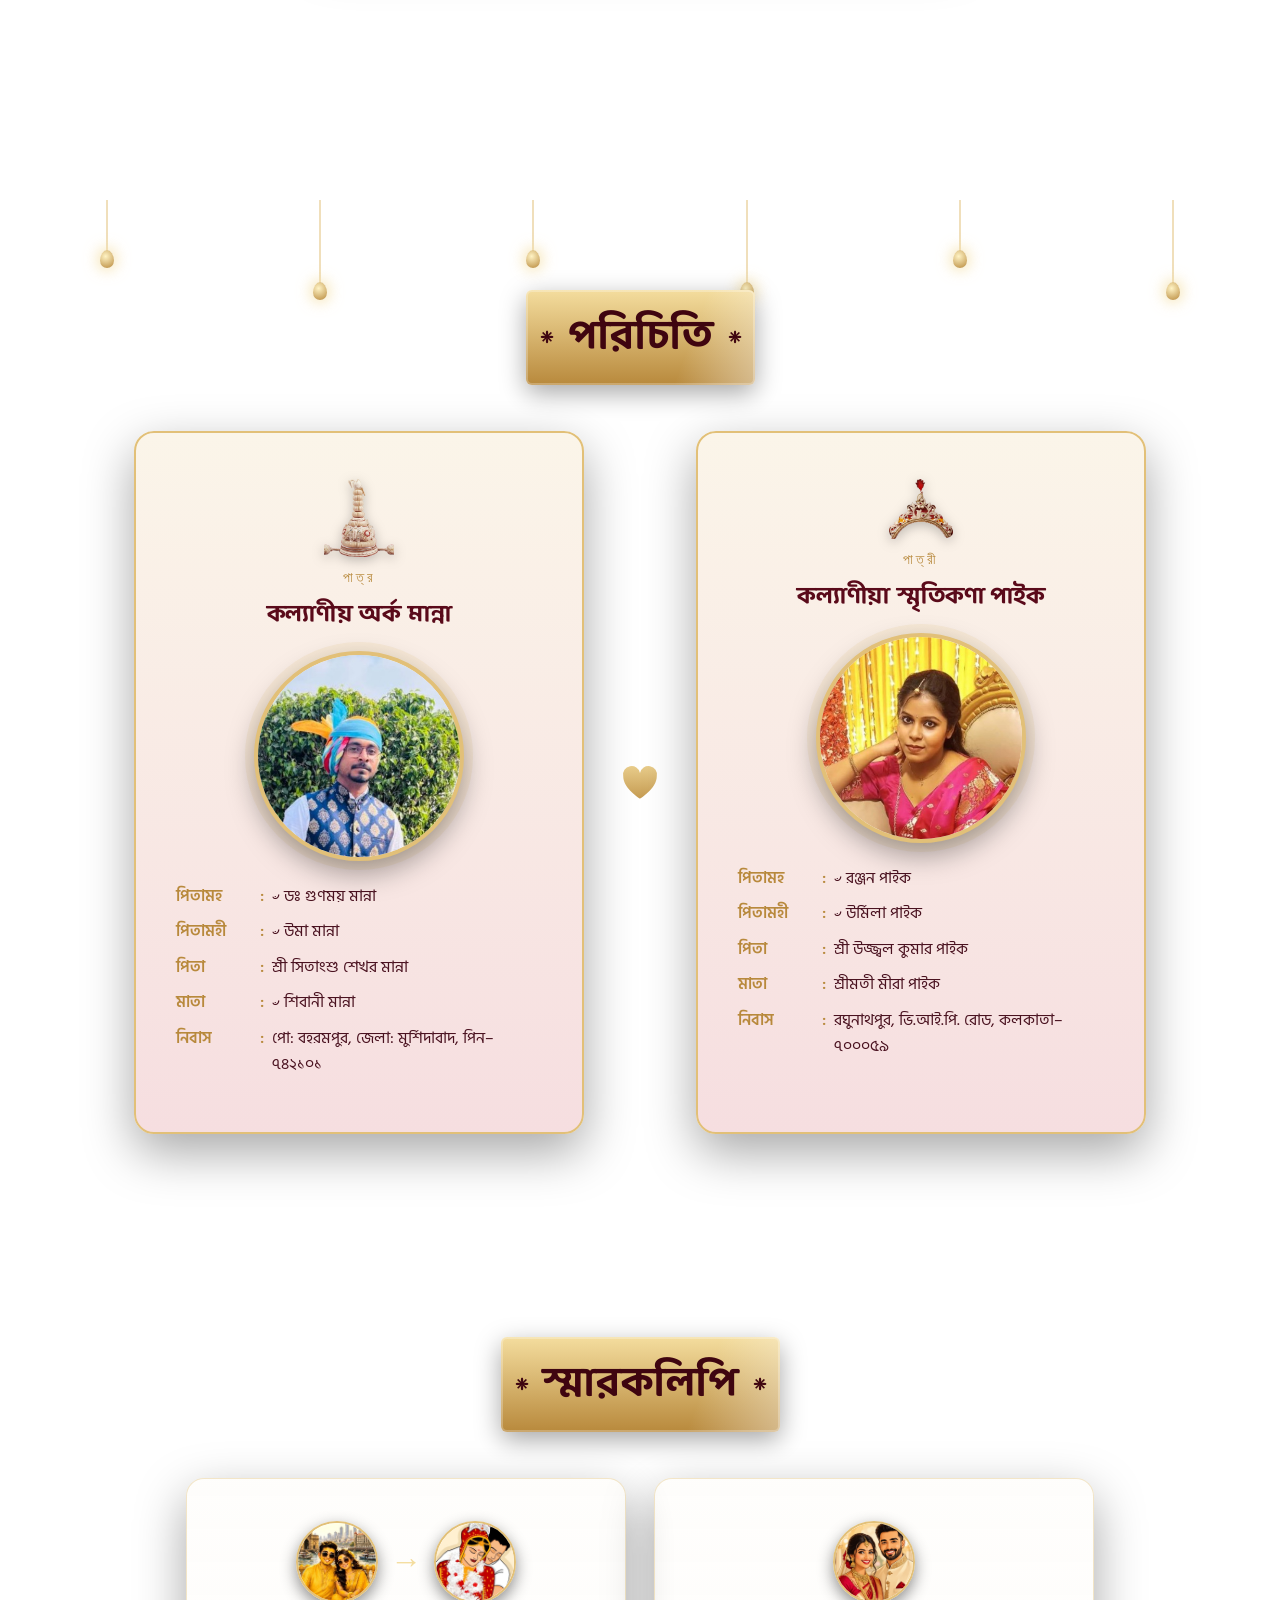
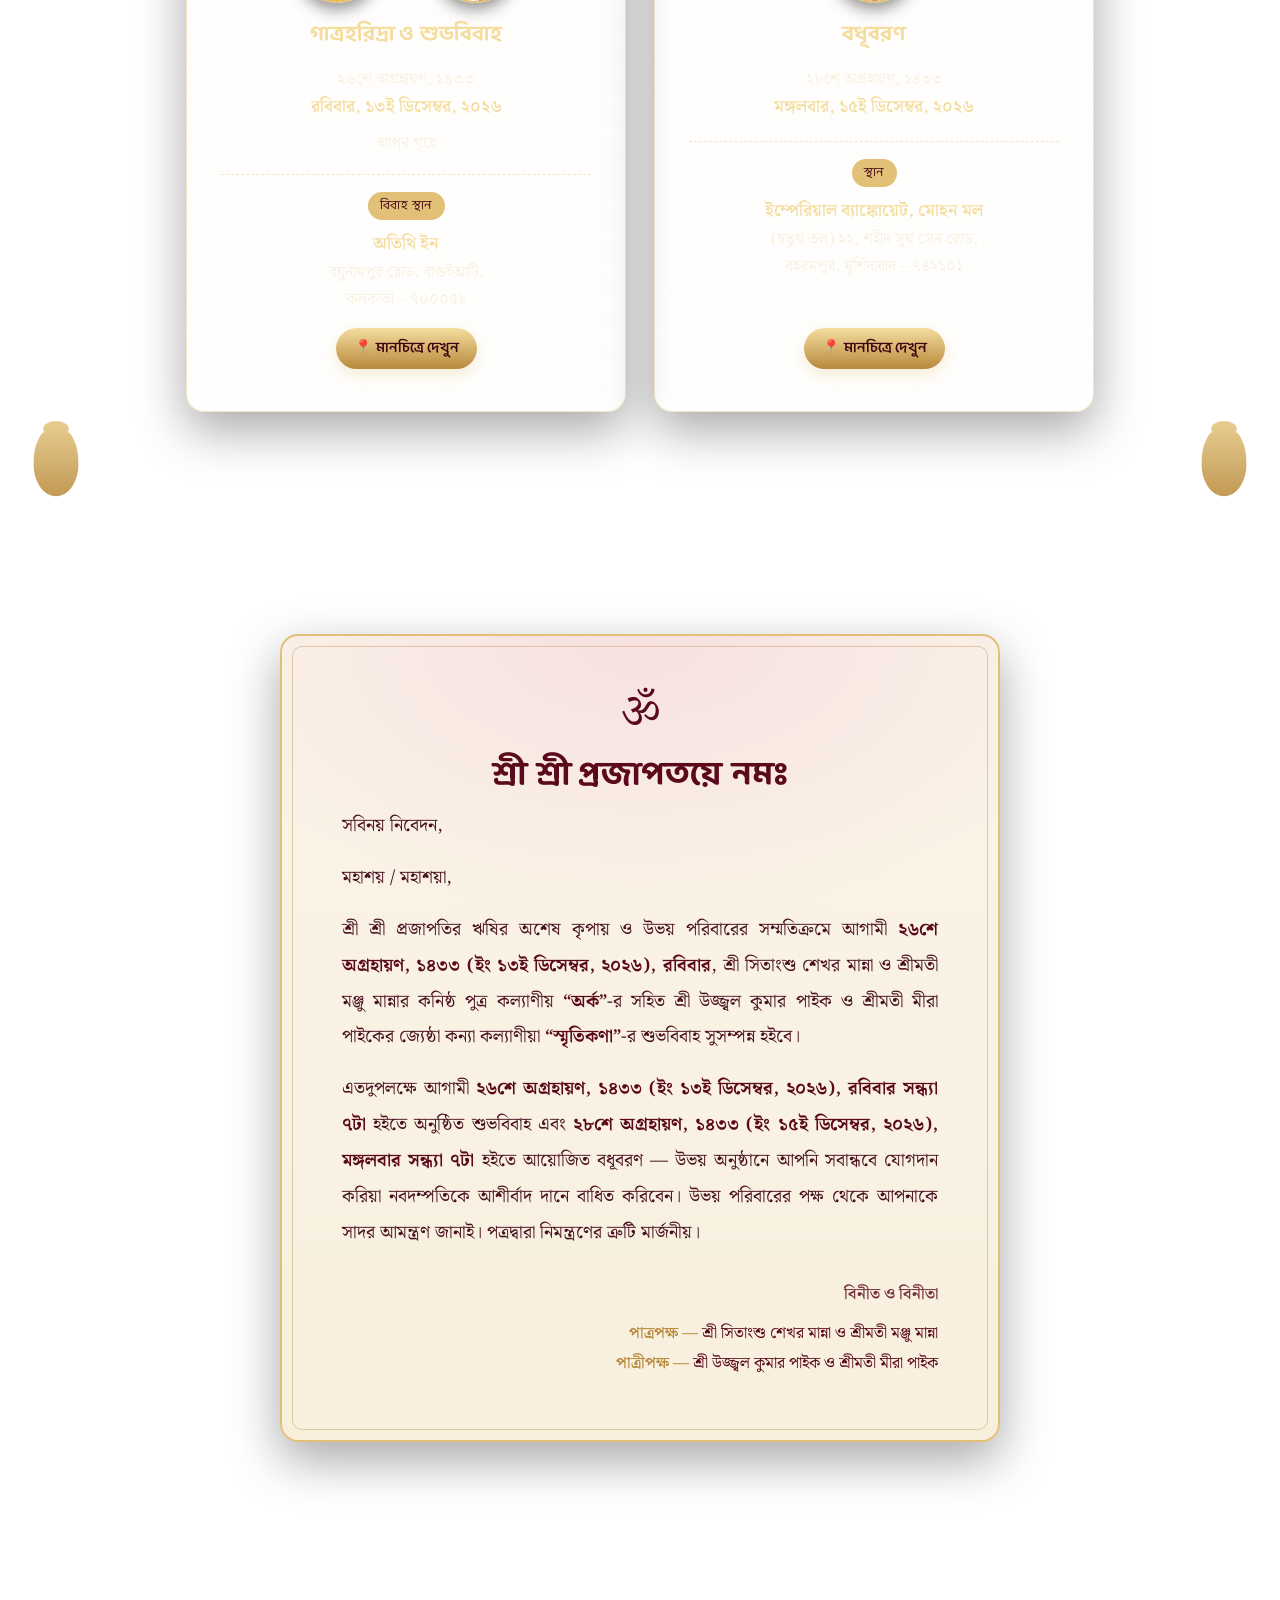
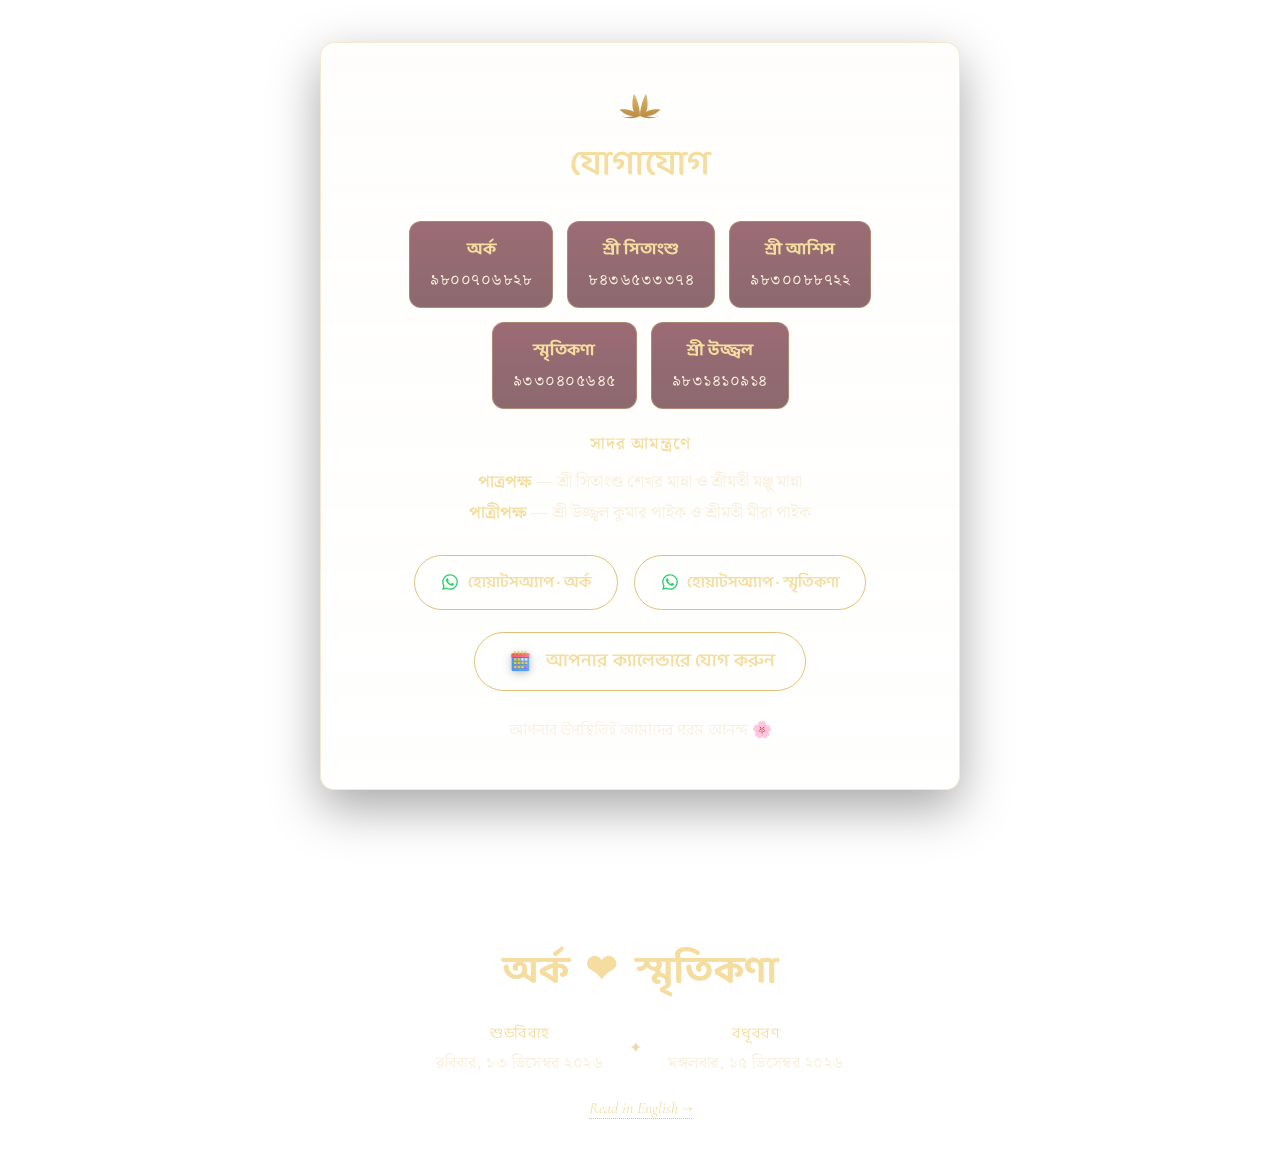
==== commit c36fa6df: "Replace Open Invitation button with animated wax-sealed envelope (flap opens, letter rises)" ====
--- a/bengali.html
+++ b/bengali.html
@@ -24,7 +24,18 @@
       <span>স্মৃতিকণা</span>
     </h1>
     <p class="intro-sub">শুভ পরিণয়</p>
-    <button id="openBtn" class="open-btn"><span class="open-btn-inner">নিমন্ত্রণ খুলুন</span></button>
+    <button id="openBtn" class="envelope" aria-label="নিমন্ত্রণ খুলুন">
+      <span class="env-letter">
+        <b>অর্ক ও স্মৃতিকণা</b>
+        <i class="env-line"></i>
+        <i class="env-line"></i>
+        <i class="env-line short"></i>
+        <span class="env-cta">শুভ নিমন্ত্রণ</span>
+      </span>
+      <span class="env-front" aria-hidden="true"></span>
+      <span class="env-flap" aria-hidden="true"><span class="env-seal">&#10059;</span></span>
+      <span class="env-hint">খুলতে চাপুন</span>
+    </button>
   </div>
 </div>
 
--- a/assets/style.css
+++ b/assets/style.css
@@ -124,6 +124,79 @@
 }
 .open-btn:hover{ transform:translateY(-3px) scale(1.03); box-shadow:0 16px 34px rgba(226,192,120,.5); }
 @keyframes pulse{ 50%{ transform:scale(1.04); } }
+
+/* ============ ENVELOPE OPEN ANIMATION (intro) ============ */
+.envelope{
+  position:relative; margin:36px auto 40px; border:none; background:transparent;
+  cursor:pointer; -webkit-tap-highlight-color:transparent;
+  width:min(76vw,300px); height:min(50vw,198px);
+  perspective:1400px; animation:envFloat 3.8s ease-in-out infinite;
+}
+.envelope > span{ position:absolute; }
+.envelope:focus-visible{ outline:none; }
+.envelope:hover .env-seal{ transform:translate(-50%,-50%) scale(1.06); }
+
+/* Letter that rises out of the top */
+.env-letter{
+  left:9%; right:9%; top:12%; bottom:12%;
+  background:linear-gradient(180deg,#fffdf7,#f7ecd4);
+  border-radius:6px; z-index:2; overflow:hidden;
+  display:flex; flex-direction:column; gap:11px; padding:20px 20px 16px;
+  box-shadow:0 8px 18px rgba(0,0,0,.20);
+  transform:translateY(0);
+  transition:transform 1s cubic-bezier(.2,.85,.25,1) .5s;
+}
+.env-letter b{ text-align:center; font-family:var(--script); color:var(--maroon);
+  font-size:1.4rem; line-height:1; margin-bottom:3px; }
+.env-line{ height:6px; border-radius:3px; background:rgba(139,0,32,.15); }
+.env-line.short{ width:55%; margin:0 auto; }
+.env-cta{ margin-top:auto; text-align:center; color:var(--maroon-deep);
+  font-family:var(--bng-head); font-weight:700; letter-spacing:.4px; font-size:.9rem; }
+
+/* Front pocket (hides the letter until it rises) */
+.env-front{
+  inset:0; z-index:3; border-radius:11px;
+  background:linear-gradient(158deg,#f3d692,#e2c078 55%,#c9a24f);
+  box-shadow:0 20px 44px rgba(0,0,0,.45), inset 0 1px 0 rgba(255,255,255,.5);
+}
+.env-front::after{ content:""; position:absolute; inset:0; border-radius:11px;
+  background:linear-gradient(160deg,#ecca80,#d7b665);
+  clip-path:polygon(0 100%, 50% 33%, 100% 100%); opacity:.6; }
+
+/* Top flap that folds open */
+.env-flap{
+  left:0; right:0; top:0; height:60%; z-index:4; transform-origin:50% 0;
+  background:linear-gradient(160deg,#f7dd97,#dcb968);
+  clip-path:polygon(0 0, 100% 0, 50% 100%);
+  filter:drop-shadow(0 5px 8px rgba(0,0,0,.28));
+  transition:transform .75s cubic-bezier(.6,.02,.25,1), z-index 0s linear .38s;
+}
+.env-seal{
+  position:absolute; left:50%; top:60%; transform:translate(-50%,-50%);
+  width:46px; height:46px; border-radius:50%;
+  background:radial-gradient(circle at 40% 34%, #b23349, #7a1327 70%);
+  color:var(--gold-bright); display:flex; align-items:center; justify-content:center;
+  font-size:1.35rem; z-index:5; transition:transform .3s ease, opacity .3s ease;
+  box-shadow:0 3px 8px rgba(0,0,0,.4), inset 0 1px 2px rgba(255,255,255,.35);
+}
+.env-hint{
+  left:0; right:0; bottom:-30px; text-align:center; color:var(--gold-bright);
+  font-family:var(--bng-head); letter-spacing:1.5px; font-size:.85rem; opacity:.9;
+  animation:pulse 2.4s ease-in-out infinite; transition:opacity .3s ease;
+}
+
+/* --- Opening state --- */
+.envelope.opening{ animation:none; }
+.envelope.opening .env-flap{ transform:rotateX(-172deg); z-index:1; }
+.envelope.opening .env-seal{ opacity:0; }
+.envelope.opening .env-letter{ transform:translateY(-72%); }
+.envelope.opening .env-hint{ opacity:0; }
+
+@keyframes envFloat{ 0%,100%{ transform:translateY(0); } 50%{ transform:translateY(-7px); } }
+@media (prefers-reduced-motion: reduce){
+  .envelope{ animation:none; }
+  .env-letter, .env-flap{ transition:none; }
+}
 
 /* ============ ORNATE FIXED FRAME ============ */
 .ornate-frame{ position:fixed; inset:14px; pointer-events:none; z-index:40;
@@ -571,6 +644,7 @@
   box-shadow:none; transition:transform .25s ease; }
 body.en .cal-btn{ font-family:var(--clean); font-style:italic; font-weight:700; }
 .cal-btn:hover{ transform:translateY(-3px); }
+.cal-btn.cal-step2{ border-color:var(--gold-bright); box-shadow:0 0 0 2px rgba(226,192,120,.3); }
 .cal-ico{ width:1.15em; height:1.15em; display:inline-block; vertical-align:-.18em;
   background:var(--gold-bright);
   -webkit-mask:url("data:image/svg+xml,%3Csvg xmlns='http://www.w3.org/2000/svg' viewBox='0 0 448 512'%3E%3Cpath fill='black' d='M152 24c0-13.3-10.7-24-24-24s-24 10.7-24 24V64H64C28.7 64 0 92.7 0 128v16 48V448c0 35.3 28.7 64 64 64H384c35.3 0 64-28.7 64-64V192 144 128c0-35.3-28.7-64-64-64H344V24c0-13.3-10.7-24-24-24s-24 10.7-24 24V64H152V24zM48 192H400V448c0 8.8-7.2 16-16 16H64c-8.8 0-16-7.2-16-16V192z'/%3E%3C/svg%3E") center/contain no-repeat;
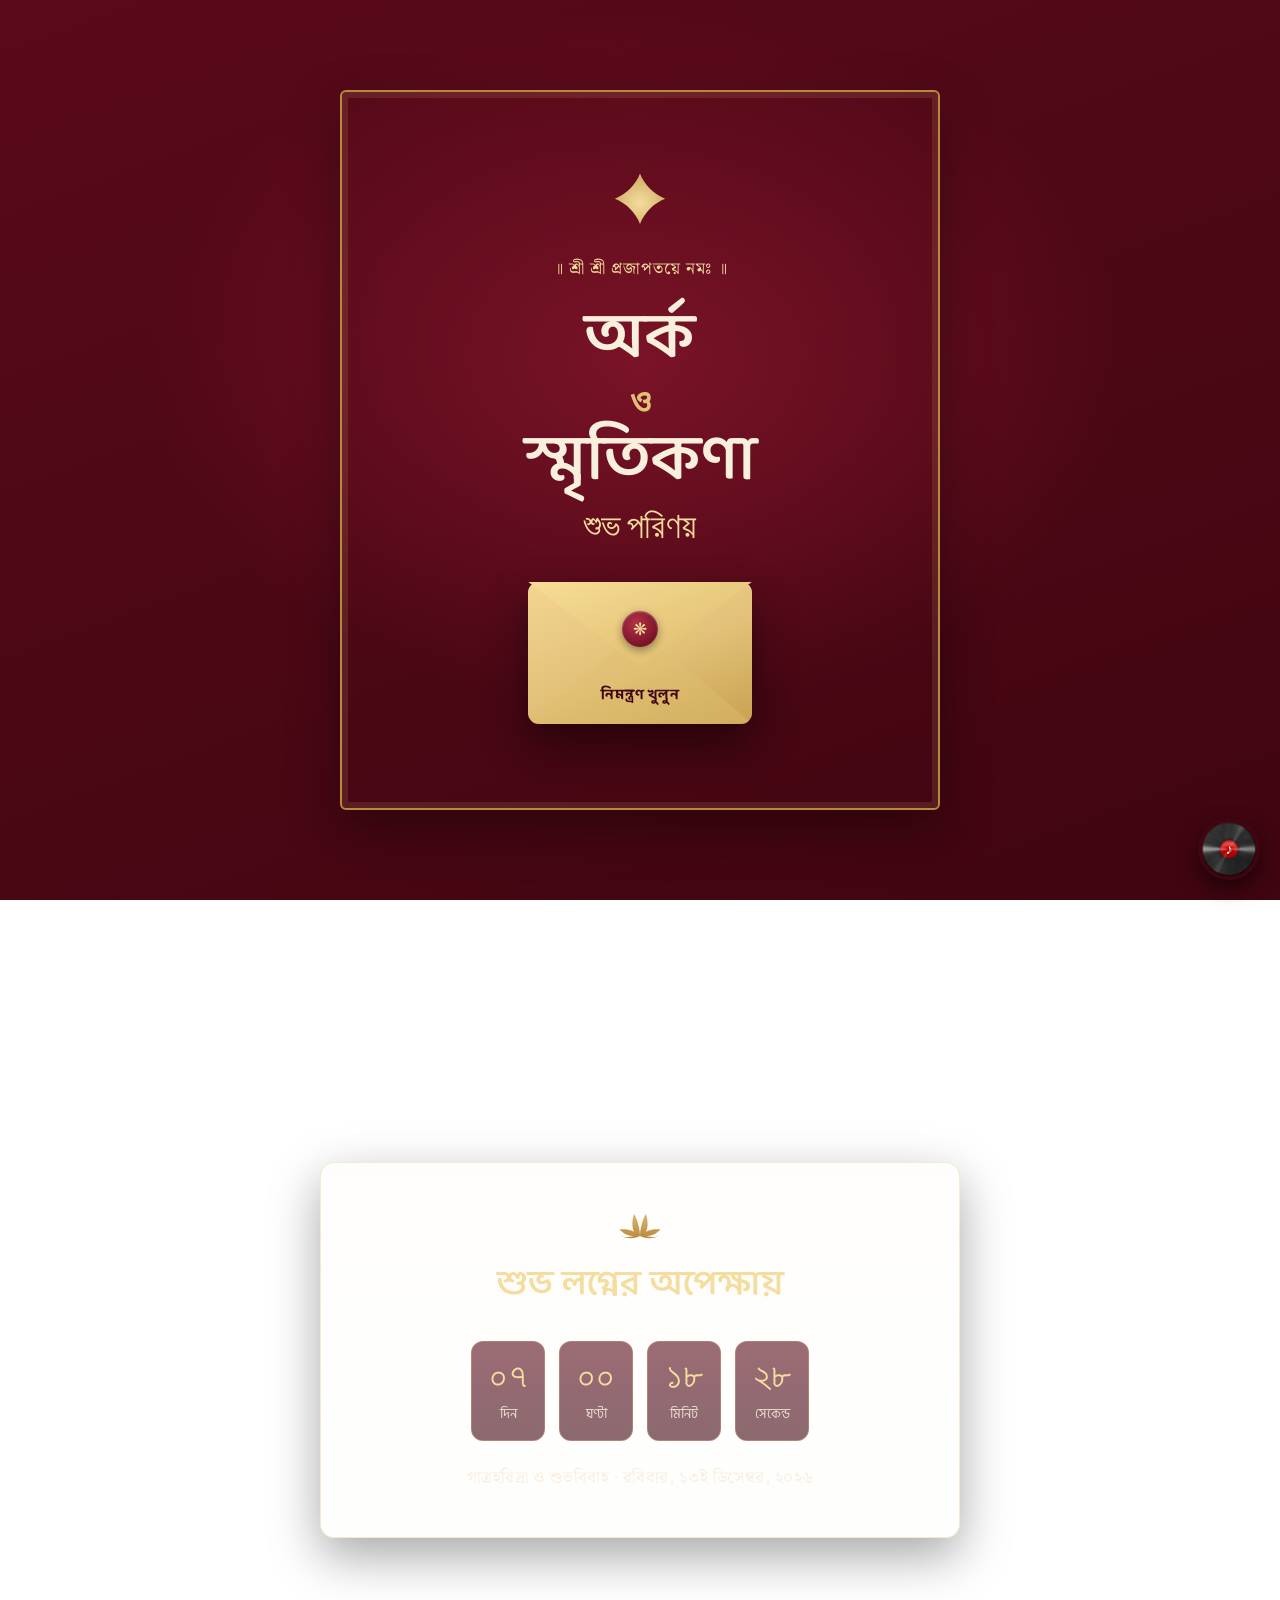
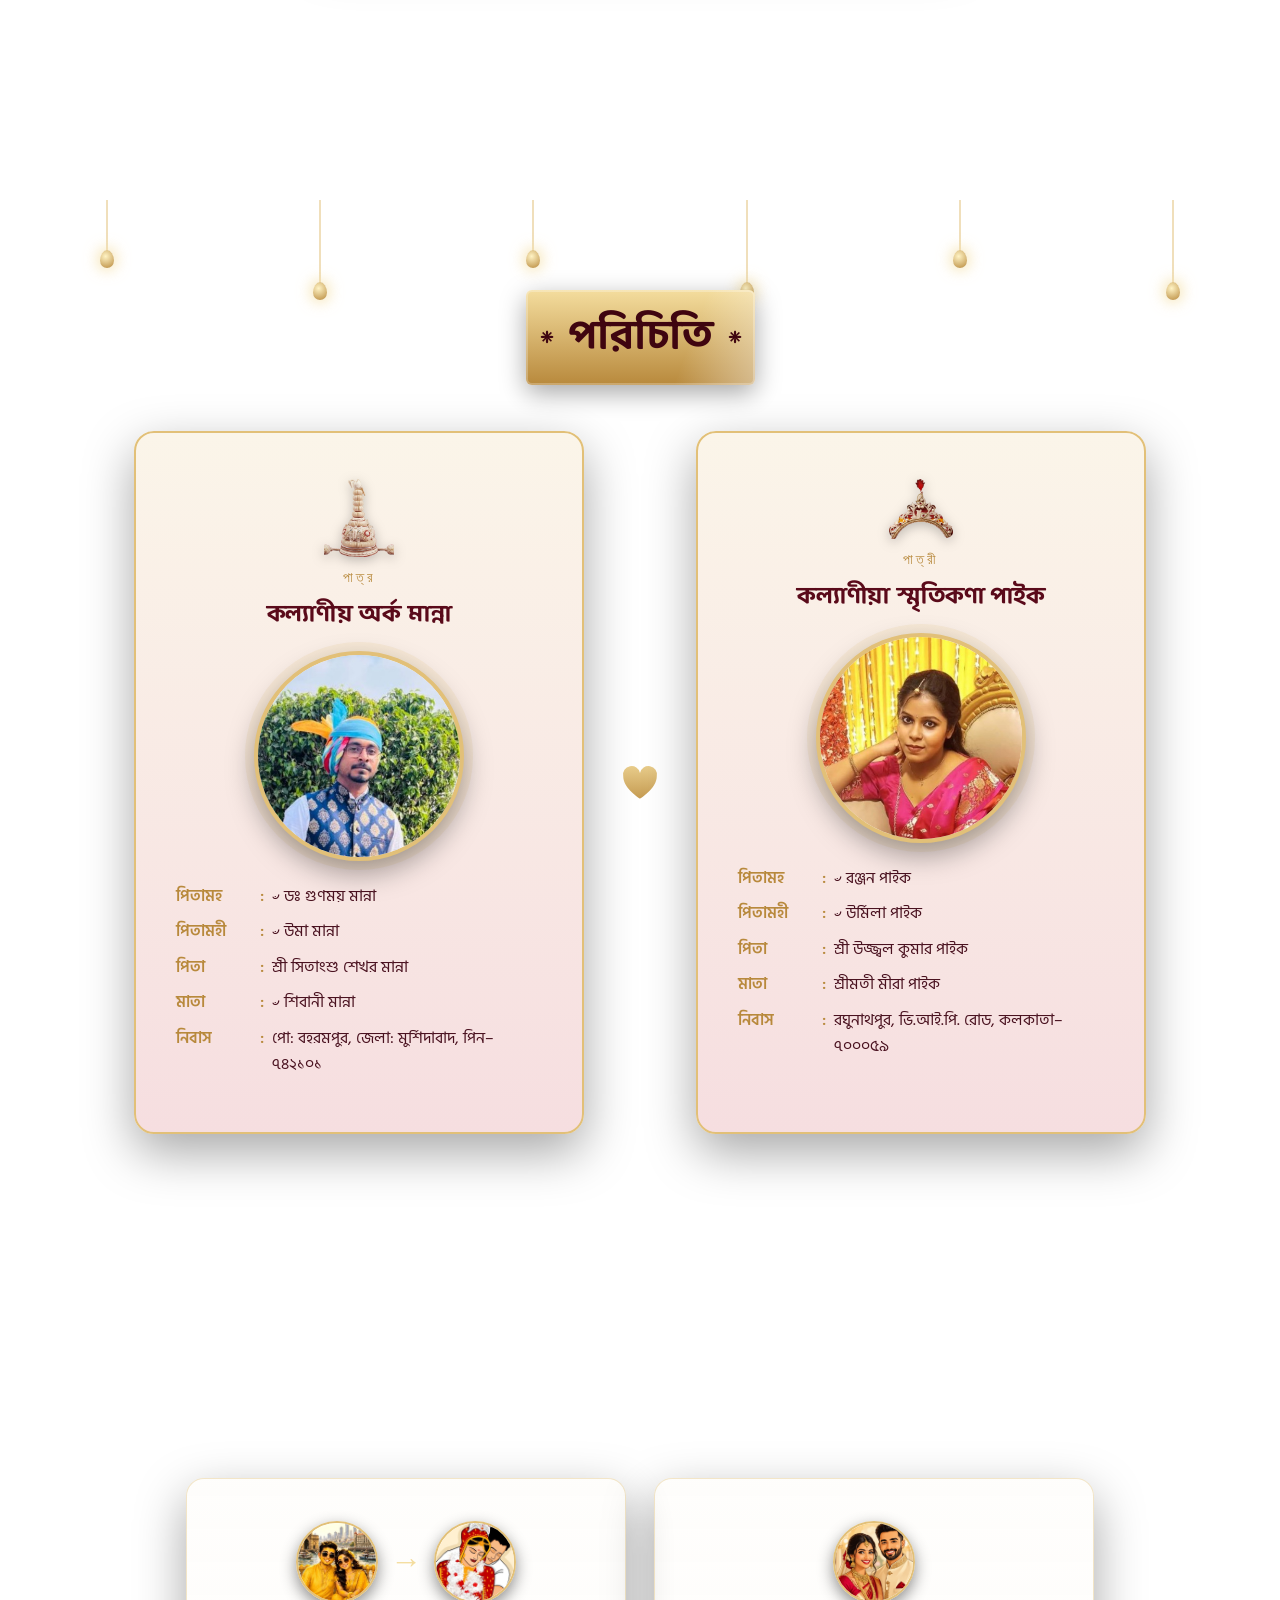
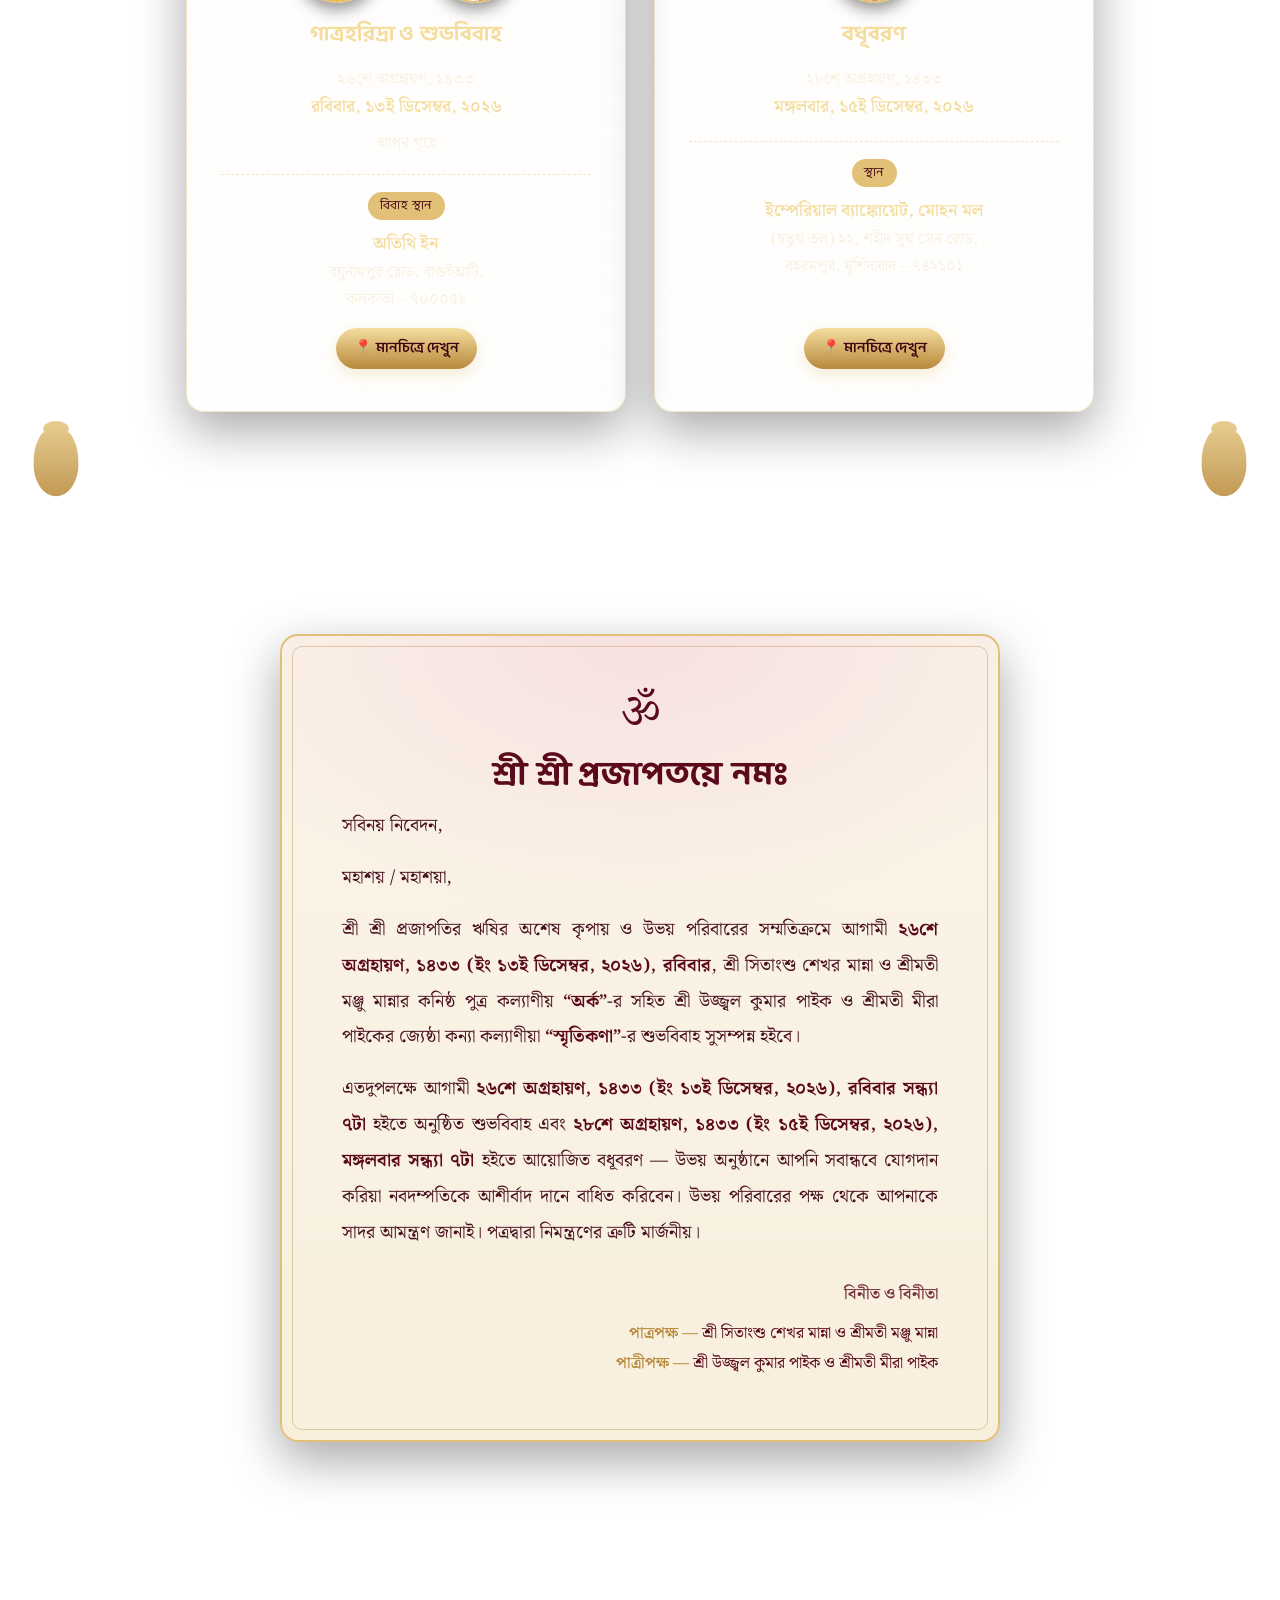
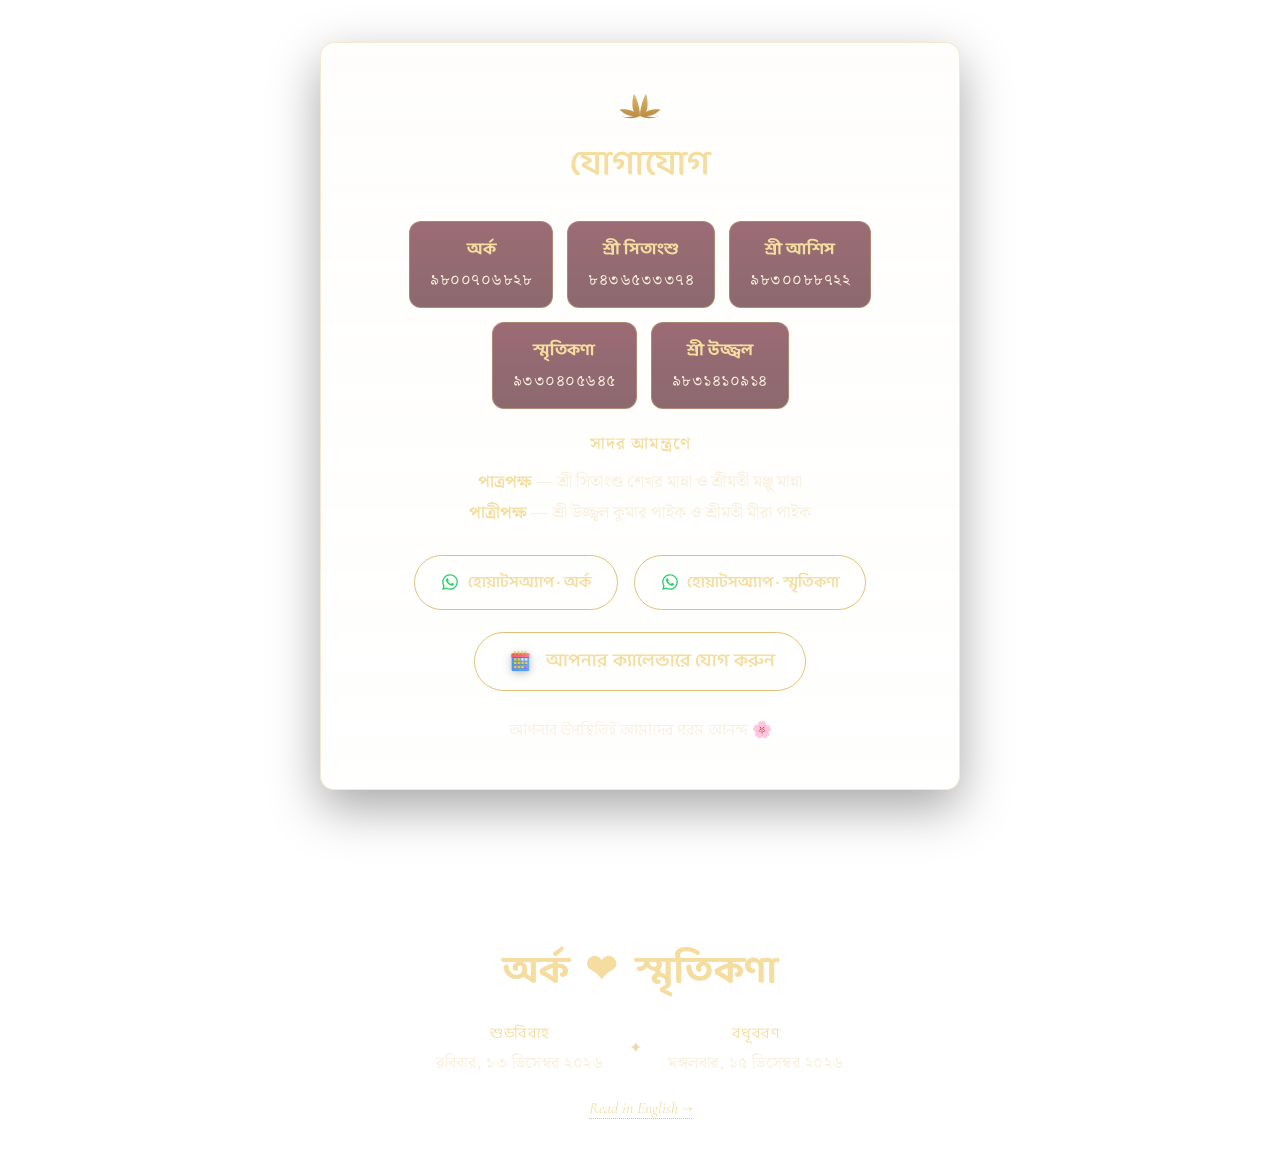
==== commit 26e572f5: "Envelope: smaller (button-sized), blank letter, 'Open Invitation' on lower front (both pages)" ====
--- a/bengali.html
+++ b/bengali.html
@@ -25,16 +25,10 @@
     </h1>
     <p class="intro-sub">শুভ পরিণয়</p>
     <button id="openBtn" class="envelope" aria-label="নিমন্ত্রণ খুলুন">
-      <span class="env-letter">
-        <b>অর্ক ও স্মৃতিকণা</b>
-        <i class="env-line"></i>
-        <i class="env-line"></i>
-        <i class="env-line short"></i>
-        <span class="env-cta">শুভ নিমন্ত্রণ</span>
-      </span>
+      <span class="env-letter" aria-hidden="true"></span>
       <span class="env-front" aria-hidden="true"></span>
       <span class="env-flap" aria-hidden="true"><span class="env-seal">&#10059;</span></span>
-      <span class="env-hint">খুলতে চাপুন</span>
+      <span class="env-label">নিমন্ত্রণ খুলুন</span>
     </button>
   </div>
 </div>
--- a/assets/style.css
+++ b/assets/style.css
@@ -127,10 +127,10 @@
 
 /* ============ ENVELOPE OPEN ANIMATION (intro) ============ */
 .envelope{
-  position:relative; margin:36px auto 40px; border:none; background:transparent;
+  position:relative; margin:30px auto 8px; border:none; background:transparent;
   cursor:pointer; -webkit-tap-highlight-color:transparent;
-  width:min(76vw,300px); height:min(50vw,198px);
-  perspective:1400px; animation:envFloat 3.8s ease-in-out infinite;
+  width:min(62vw,224px); height:min(40vw,142px);
+  perspective:1100px; animation:envFloat 3.8s ease-in-out infinite;
 }
 .envelope > span{ position:absolute; }
 .envelope:focus-visible{ outline:none; }
@@ -172,17 +172,19 @@
   transition:transform .75s cubic-bezier(.6,.02,.25,1), z-index 0s linear .38s;
 }
 .env-seal{
-  position:absolute; left:50%; top:60%; transform:translate(-50%,-50%);
-  width:46px; height:46px; border-radius:50%;
+  position:absolute; left:50%; top:56%; transform:translate(-50%,-50%);
+  width:36px; height:36px; border-radius:50%;
   background:radial-gradient(circle at 40% 34%, #b23349, #7a1327 70%);
   color:var(--gold-bright); display:flex; align-items:center; justify-content:center;
-  font-size:1.35rem; z-index:5; transition:transform .3s ease, opacity .3s ease;
+  font-size:1.05rem; z-index:5; transition:transform .3s ease, opacity .3s ease;
   box-shadow:0 3px 8px rgba(0,0,0,.4), inset 0 1px 2px rgba(255,255,255,.35);
 }
-.env-hint{
-  left:0; right:0; bottom:-30px; text-align:center; color:var(--gold-bright);
-  font-family:var(--bng-head); letter-spacing:1.5px; font-size:.85rem; opacity:.9;
-  animation:pulse 2.4s ease-in-out infinite; transition:opacity .3s ease;
+/* "Open Invitation" label on the lower front of the envelope */
+.env-label{
+  left:0; right:0; bottom:11%; text-align:center; z-index:6; pointer-events:none;
+  color:var(--maroon-deep); font-family:var(--bng-head); font-weight:700;
+  letter-spacing:.5px; font-size:clamp(.78rem,3.3vw,.92rem);
+  transition:opacity .3s ease;
 }
 
 /* --- Opening state --- */
@@ -190,7 +192,7 @@
 .envelope.opening .env-flap{ transform:rotateX(-172deg); z-index:1; }
 .envelope.opening .env-seal{ opacity:0; }
 .envelope.opening .env-letter{ transform:translateY(-72%); }
-.envelope.opening .env-hint{ opacity:0; }
+.envelope.opening .env-label{ opacity:0; }
 
 @keyframes envFloat{ 0%,100%{ transform:translateY(0); } 50%{ transform:translateY(-7px); } }
 @media (prefers-reduced-motion: reduce){
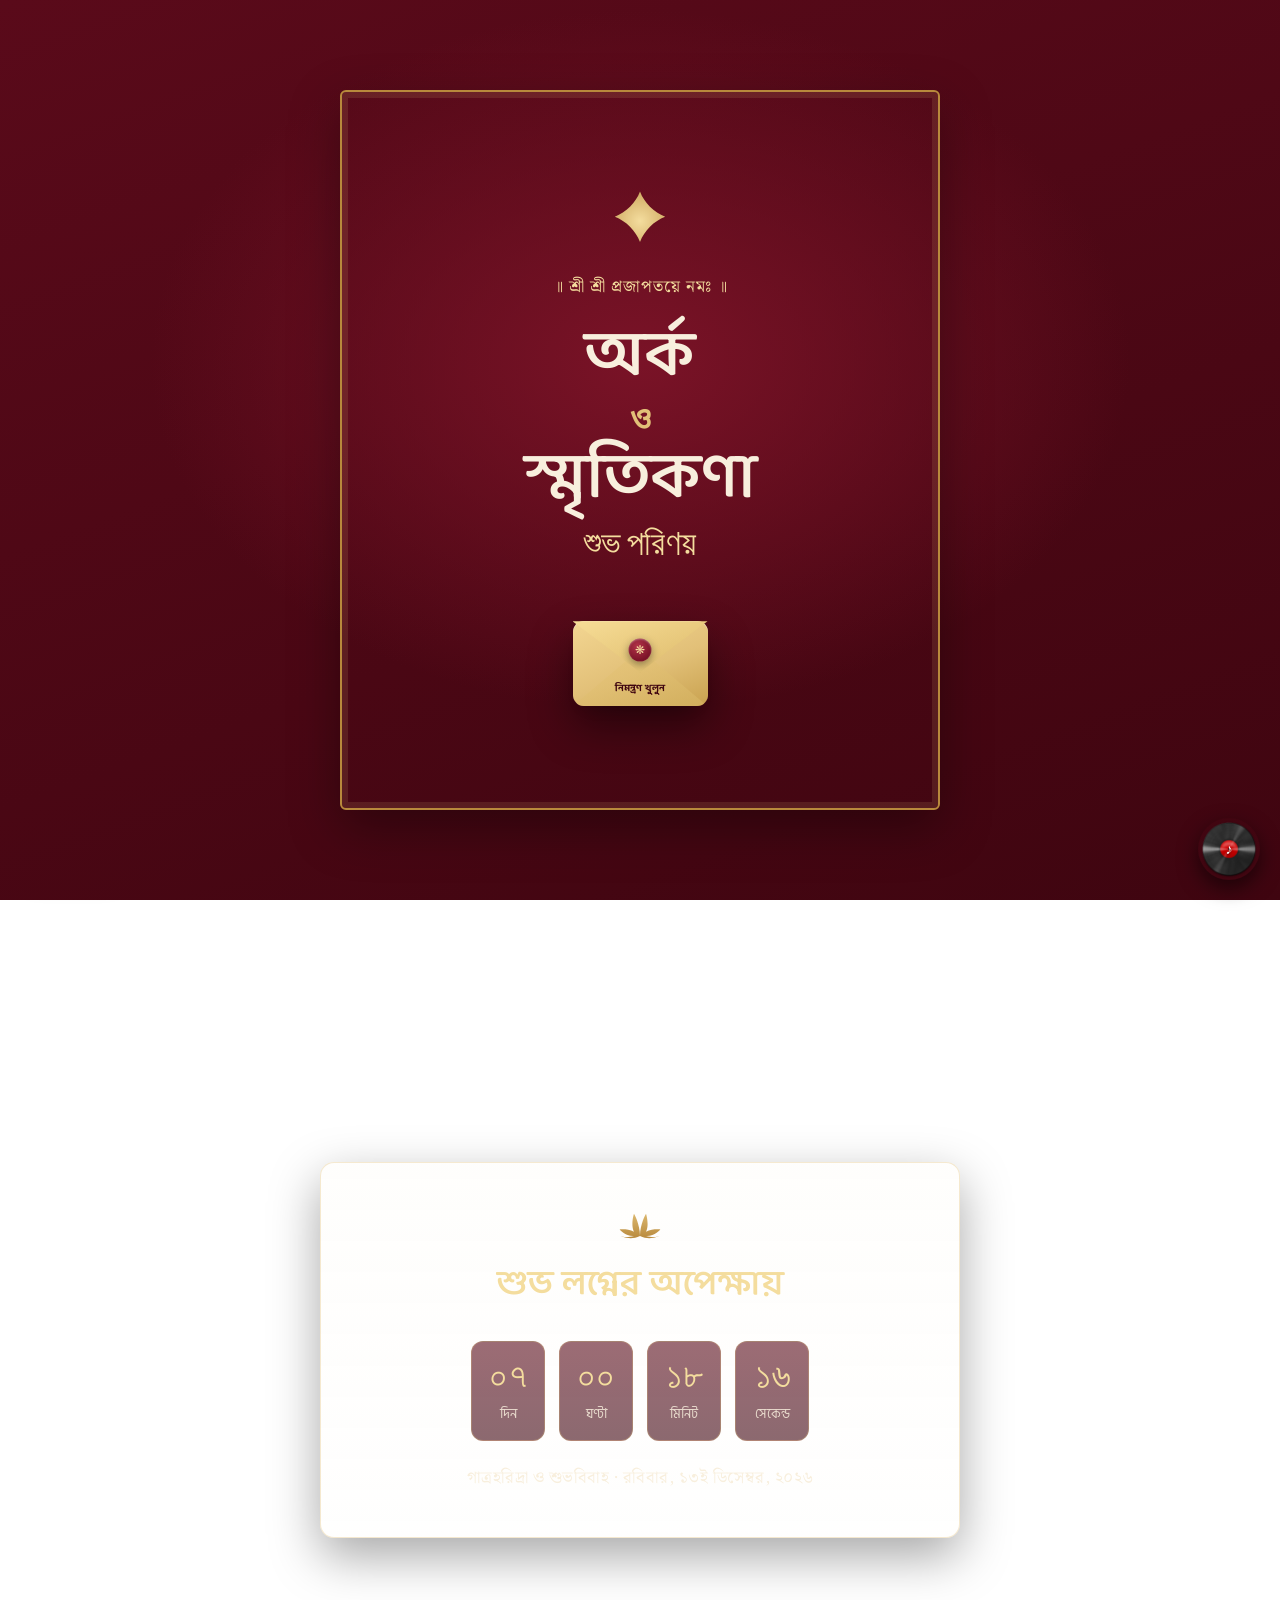
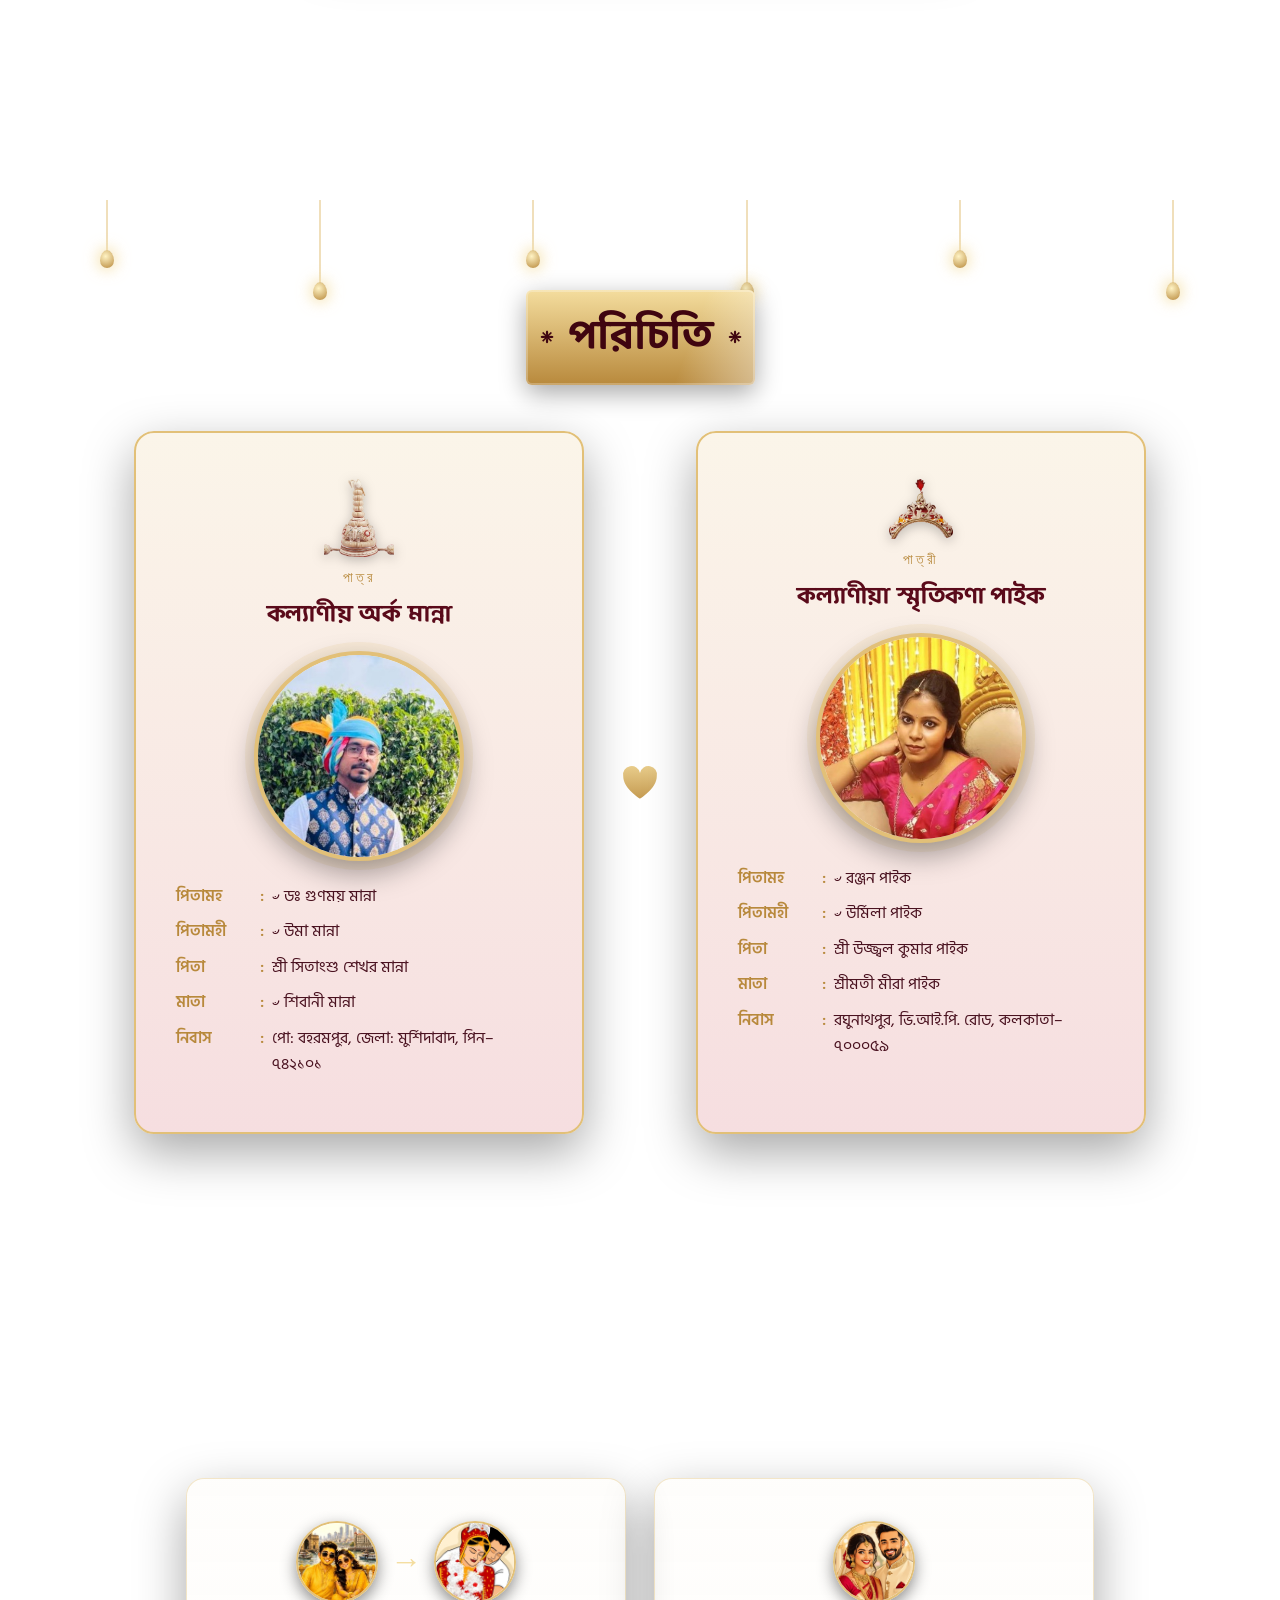
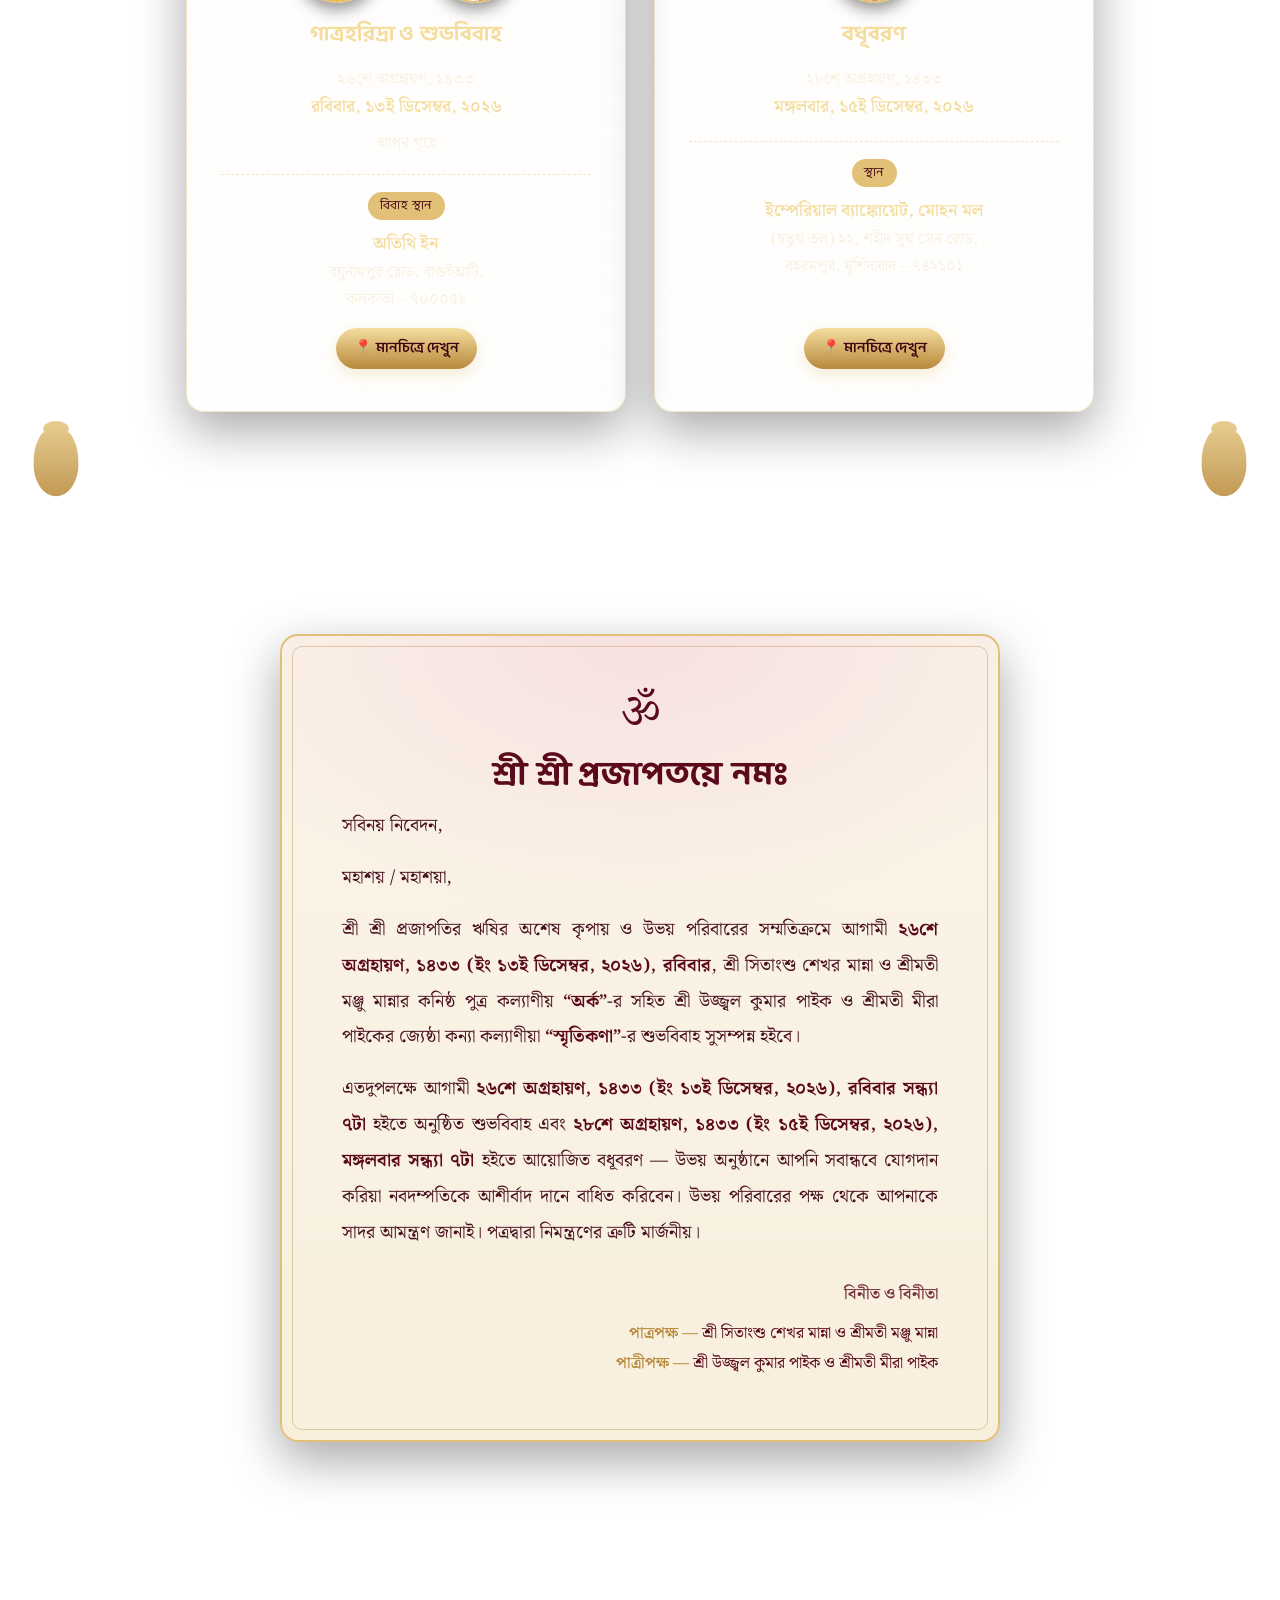
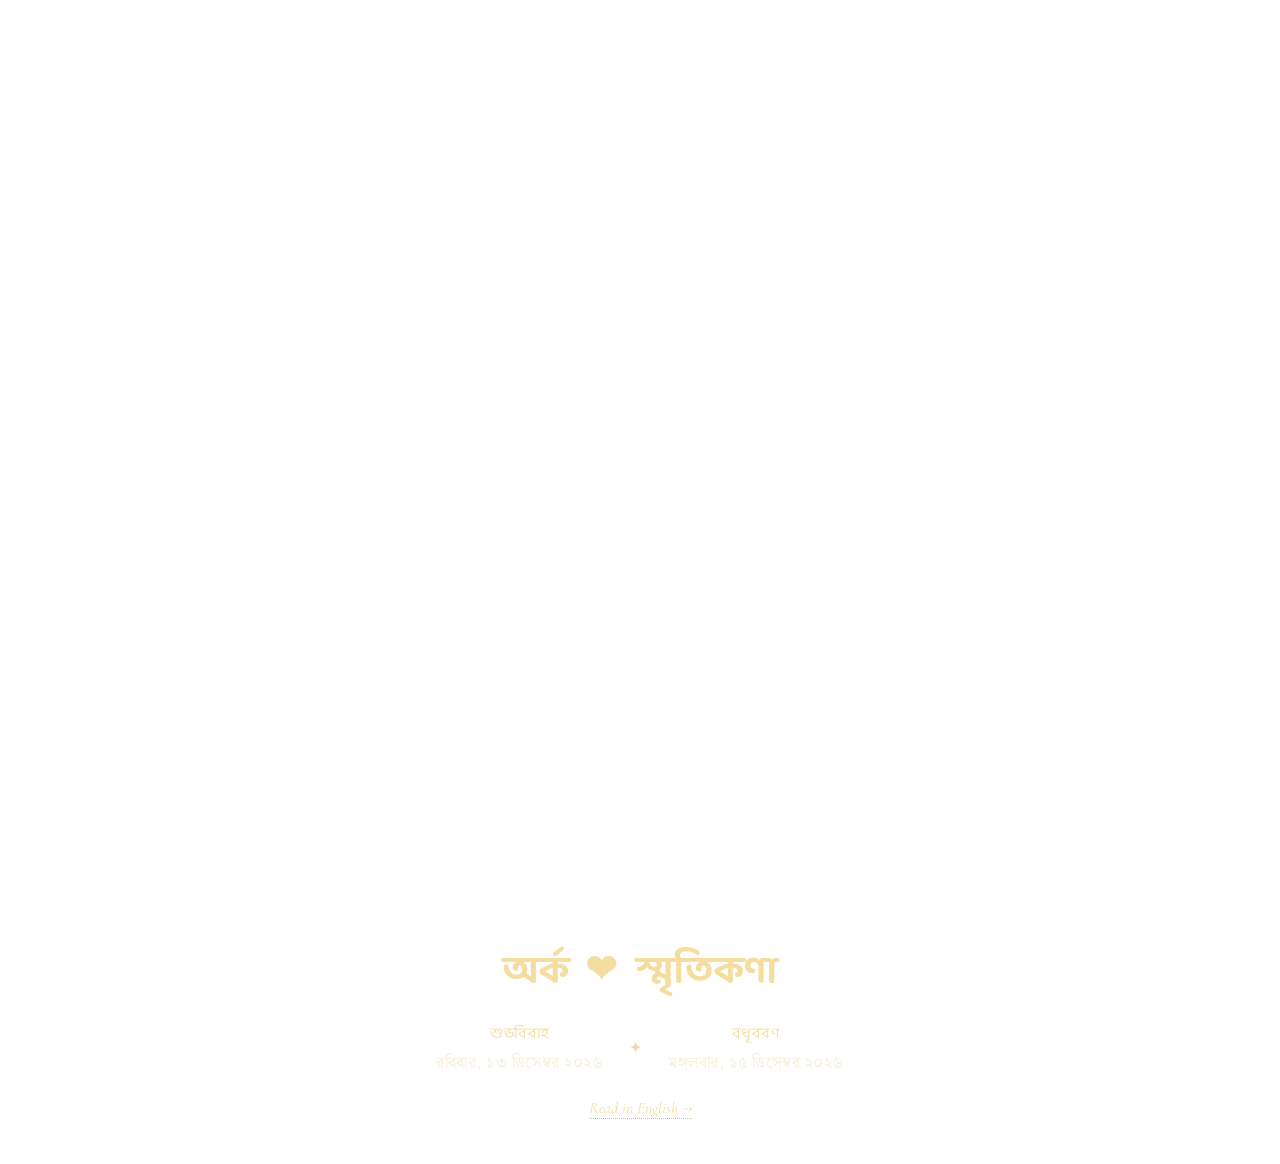
==== commit 8456caa4: "Add wedge (fan-open) clip-path reveal to Connect card, layered on fade/rise" ====
--- a/bengali.html
+++ b/bengali.html
@@ -217,7 +217,7 @@
 
   <!-- ============ RSVP ============ -->
   <section class="section rsvp-sec" id="rsvp">
-    <div class="panel reveal">
+    <div class="panel reveal reveal-wedge">
       <div class="lotus-divider" aria-hidden="true"></div>
       <h3 class="script-head">যোগাযোগ</h3>
       <div class="contact-grid">
--- a/assets/style.css
+++ b/assets/style.css
@@ -127,10 +127,10 @@
 
 /* ============ ENVELOPE OPEN ANIMATION (intro) ============ */
 .envelope{
-  position:relative; margin:30px auto 8px; border:none; background:transparent;
+  position:relative; margin:52px auto 8px; border:none; background:transparent;
   cursor:pointer; -webkit-tap-highlight-color:transparent;
-  width:min(62vw,224px); height:min(40vw,142px);
-  perspective:1100px; animation:envFloat 3.8s ease-in-out infinite;
+  width:min(38vw,135px); height:min(24vw,85px);
+  perspective:800px; animation:envFloat 3.8s ease-in-out infinite;
 }
 .envelope > span{ position:absolute; }
 .envelope:focus-visible{ outline:none; }
@@ -173,17 +173,17 @@
 }
 .env-seal{
   position:absolute; left:50%; top:56%; transform:translate(-50%,-50%);
-  width:36px; height:36px; border-radius:50%;
+  width:23px; height:23px; border-radius:50%;
   background:radial-gradient(circle at 40% 34%, #b23349, #7a1327 70%);
   color:var(--gold-bright); display:flex; align-items:center; justify-content:center;
-  font-size:1.05rem; z-index:5; transition:transform .3s ease, opacity .3s ease;
+  font-size:.72rem; z-index:5; transition:transform .3s ease, opacity .3s ease;
   box-shadow:0 3px 8px rgba(0,0,0,.4), inset 0 1px 2px rgba(255,255,255,.35);
 }
 /* "Open Invitation" label on the lower front of the envelope */
 .env-label{
   left:0; right:0; bottom:11%; text-align:center; z-index:6; pointer-events:none;
   color:var(--maroon-deep); font-family:var(--bng-head); font-weight:700;
-  letter-spacing:.5px; font-size:clamp(.78rem,3.3vw,.92rem);
+  letter-spacing:.2px; font-size:clamp(.52rem,2.1vw,.62rem);
   transition:opacity .3s ease;
 }
 
@@ -220,7 +220,7 @@
 .chakra-wrap.right{ right:0; top:62%; transform:translate(50%,-50%) scaleX(-1); }
 .chakra{ display:block; width:min(54vw,470px); height:auto; opacity:.08;
   animation:spin 40s linear infinite; }
-.chakra-wrap.right .chakra{ animation-direction:reverse; }
+.chakra-wrap.right .chakra{ animation-direction:normal; }
 
 /* Hanging festoon of flower bulbs from a wire */
 .festoon{ --s:1; position:fixed; top:0; left:0; right:0; height:210px; z-index:1; pointer-events:none; }
@@ -281,6 +281,16 @@
 /* scroll reveal */
 .reveal{ opacity:0; transform:translateY(40px); transition:opacity 1s cubic-bezier(.2,.7,.3,1), transform 1s cubic-bezier(.2,.7,.3,1); }
 .reveal.in{ opacity:1; transform:none; }
+
+/* Wedge reveal: the card fans open like a wedge (layered over the fade/rise) */
+.reveal-wedge{ clip-path:polygon(50% 0%, 50% 0%, 50% 0%);
+  transition:opacity 1.1s cubic-bezier(.2,.7,.3,1),
+             transform 1.1s cubic-bezier(.2,.7,.3,1),
+             clip-path 1.1s cubic-bezier(.2,.8,.2,1); }
+.reveal-wedge.in{ clip-path:polygon(50% -12%, 142% 142%, -42% 142%); }
+@media (prefers-reduced-motion: reduce){
+  .reveal-wedge{ clip-path:none; transition:opacity .5s ease; }
+}
 
 /* ============ HERO ============ */
 .hero{ overflow:hidden; }
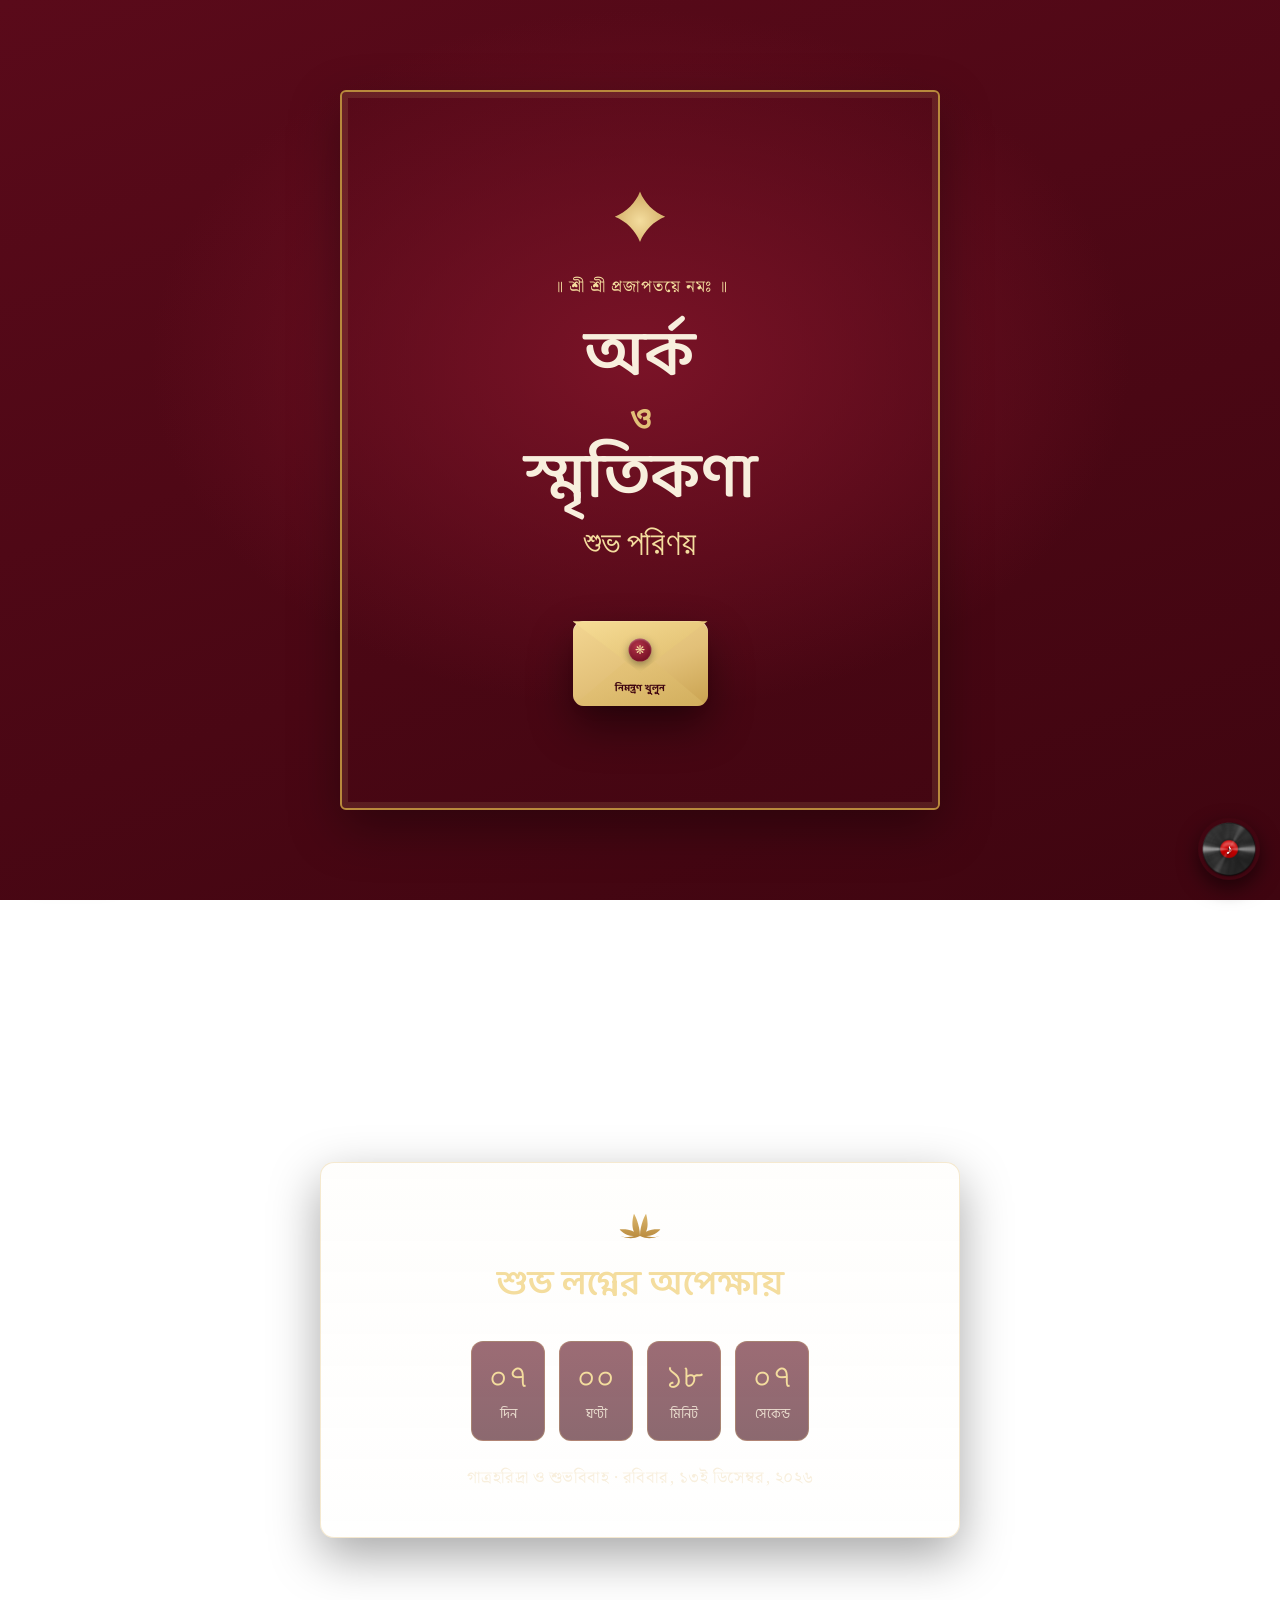
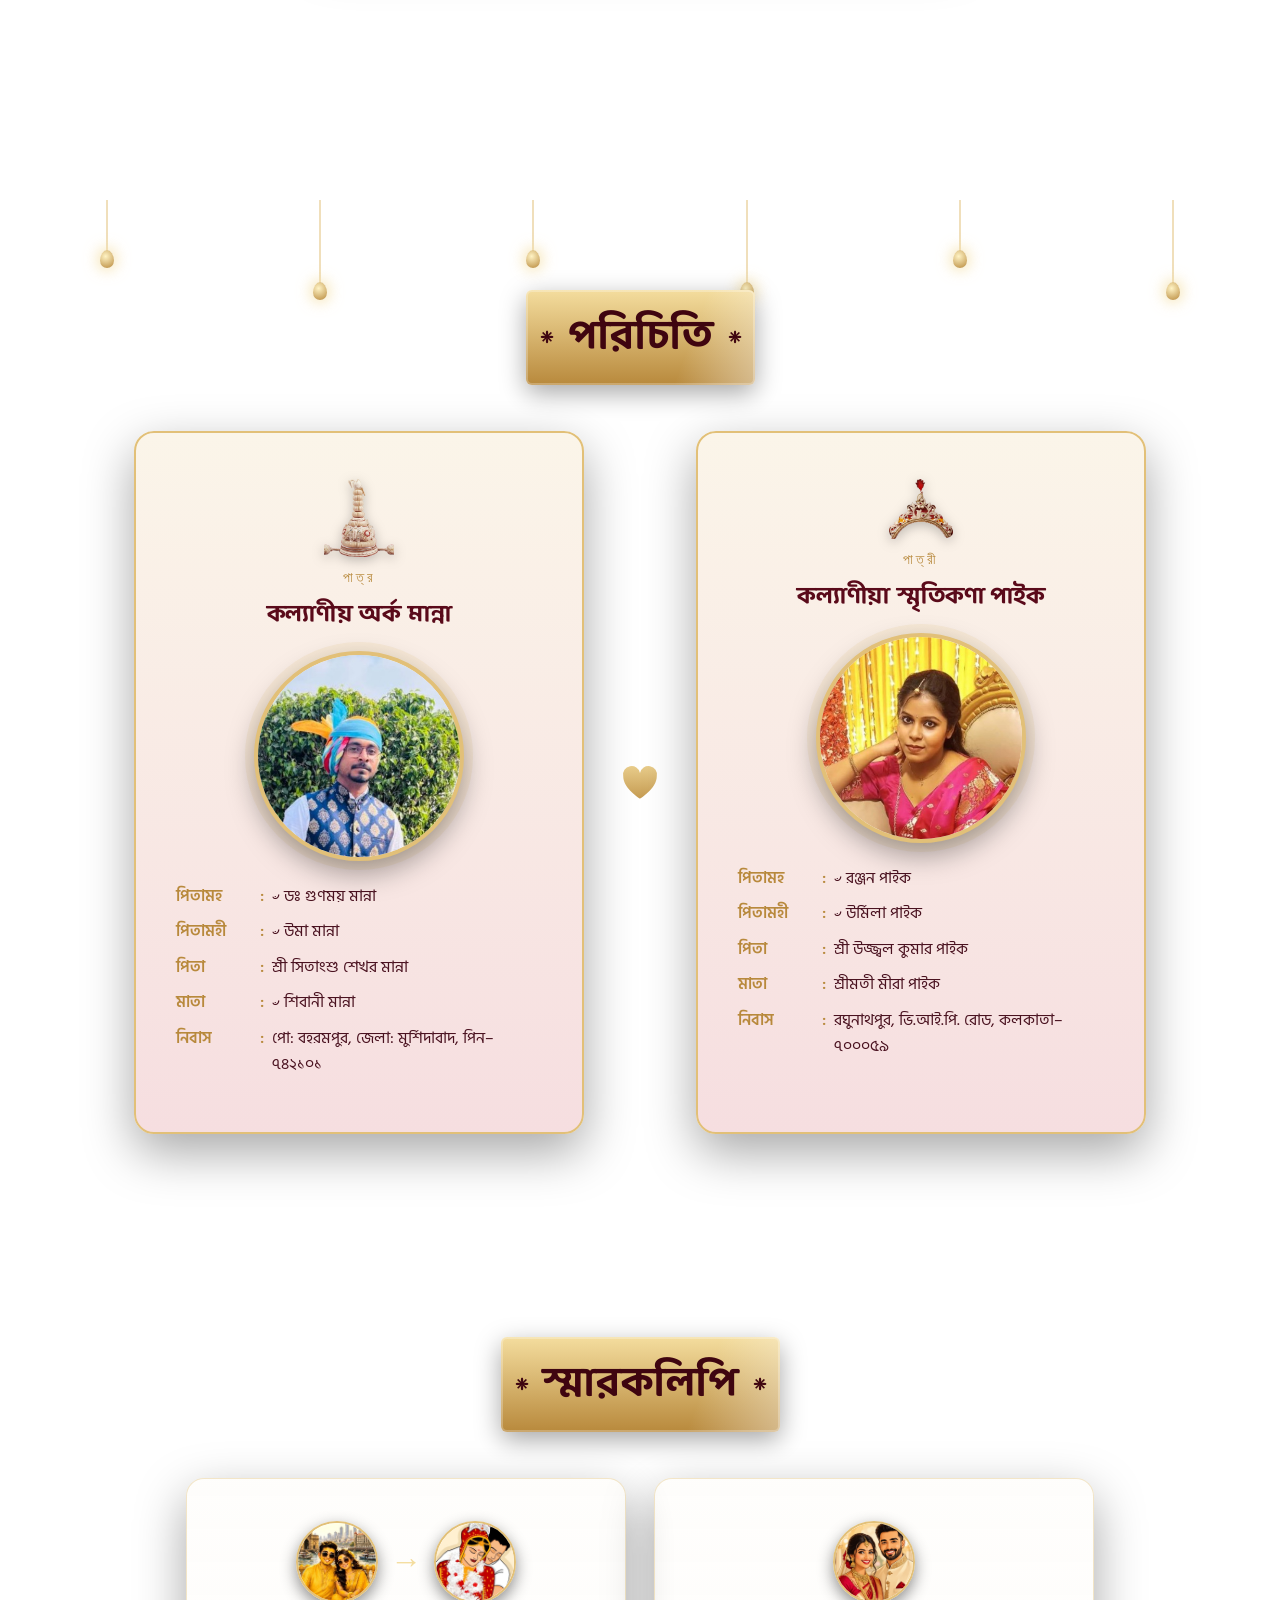
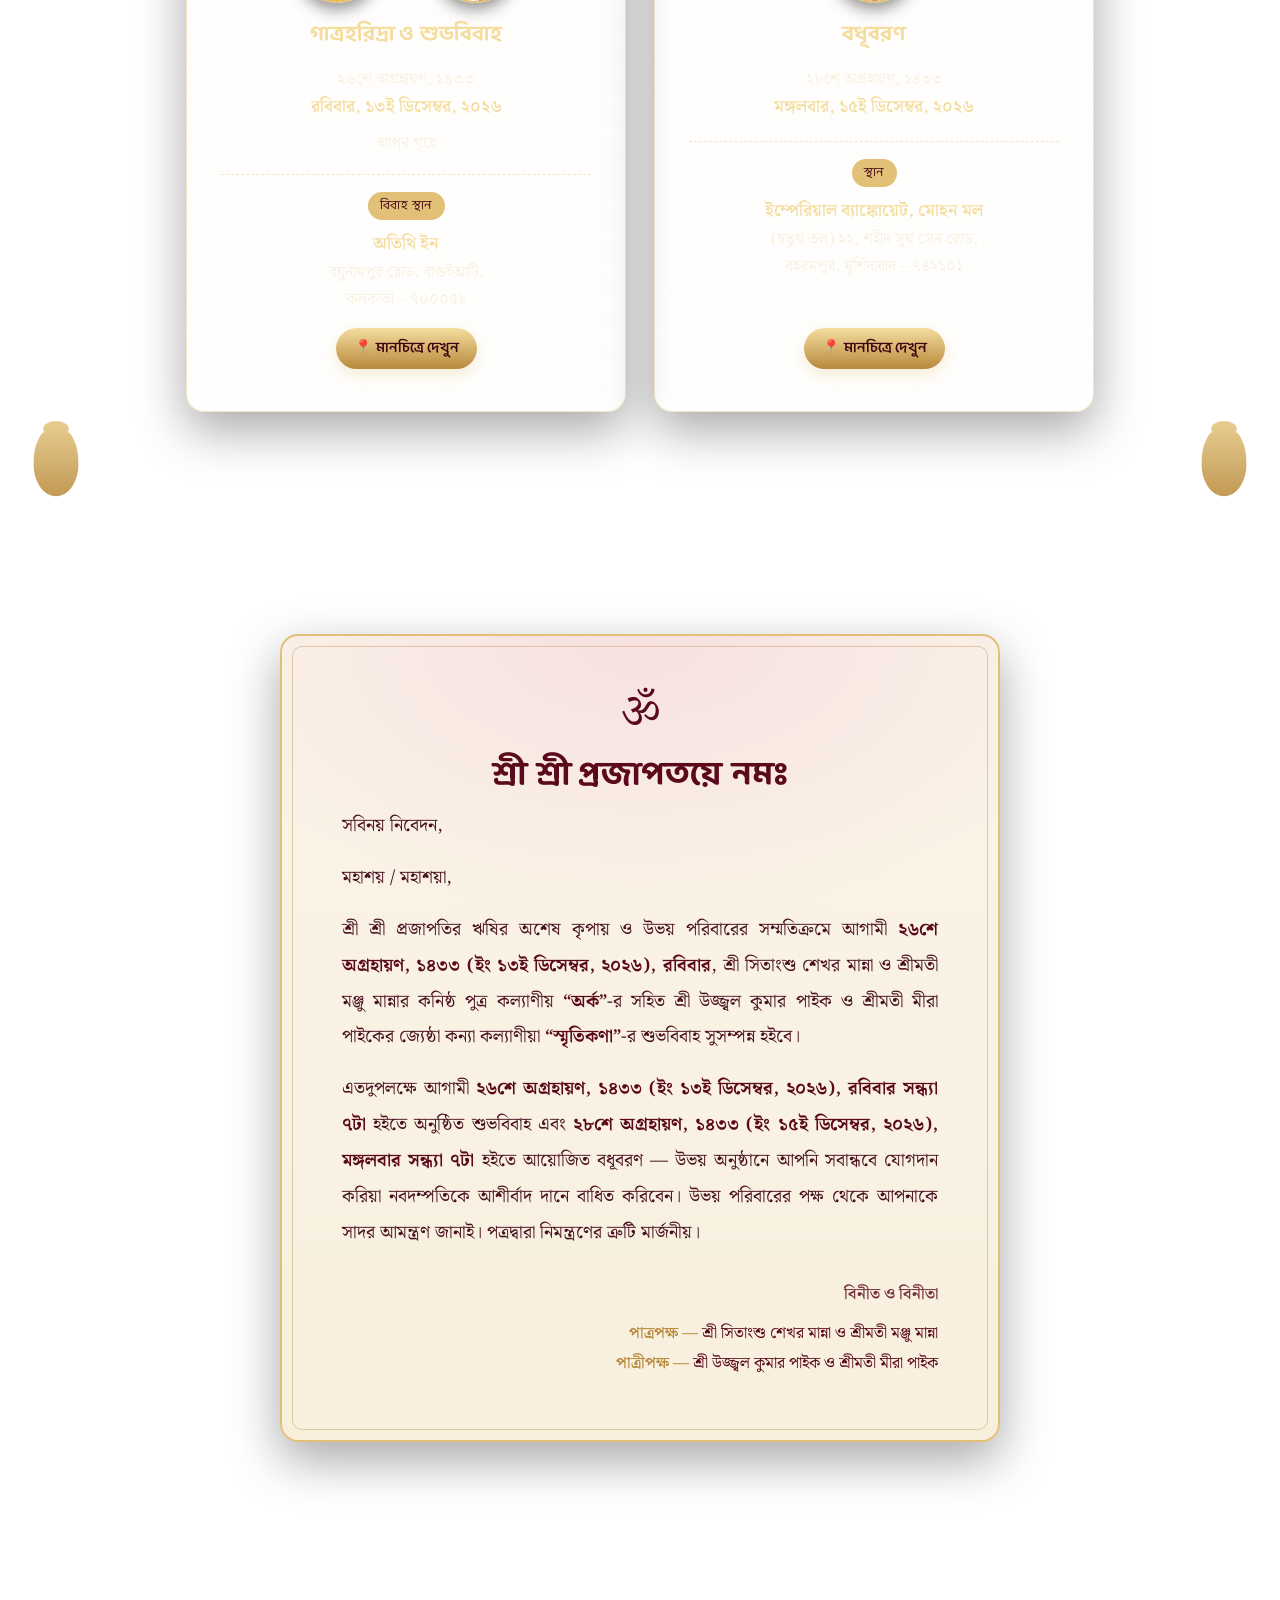
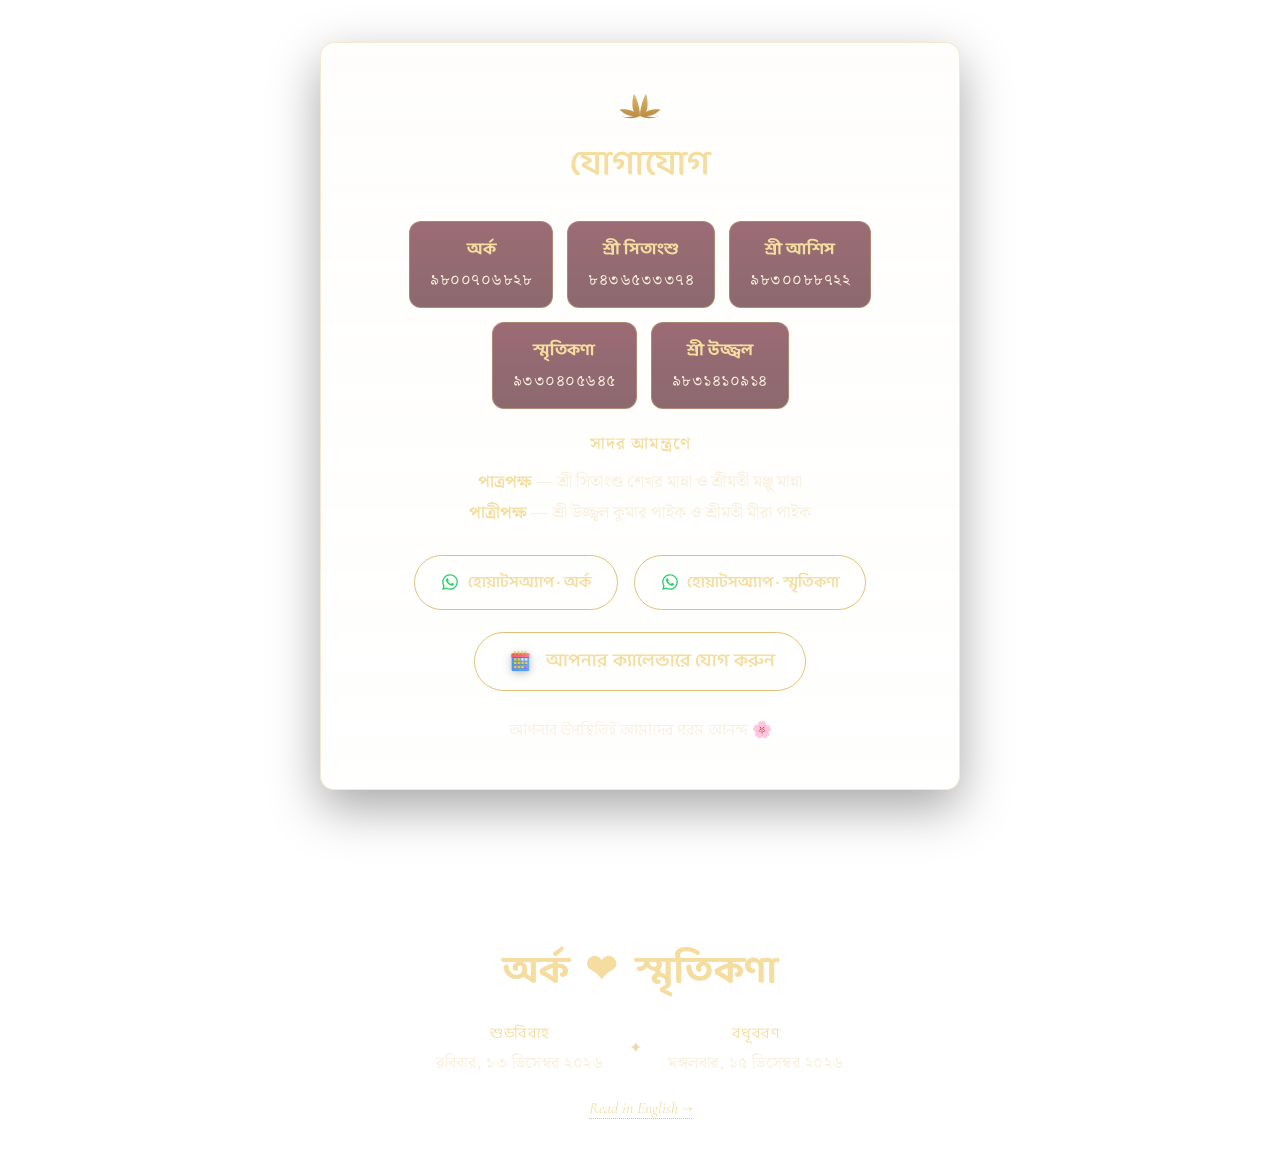
==== commit eb9376aa: "Cache-bust bg-music.mp3 (?v=2) so updated track loads on all browsers/CDN; no-cache mp3 locally" ====
--- a/bengali.html
+++ b/bengali.html
@@ -56,7 +56,7 @@
 
 <a class="lang-switch" href="english.html">English ⇄</a>
 <button id="musicBtn" class="music-btn" title="আবহ সঙ্গীত" aria-label="Toggle music"><img class="vinyl" src="assets/vinyl.png" alt="" aria-hidden="true" /><span class="note">♪</span></button>
-<audio id="bgAudio" src="assets/bg-music.mp3" loop preload="auto"></audio>
+<audio id="bgAudio" src="assets/bg-music.mp3?v=2" loop preload="auto"></audio>
 
 <main id="content" class="content">
 
--- a/assets/style.css
+++ b/assets/style.css
@@ -282,14 +282,24 @@
 .reveal{ opacity:0; transform:translateY(40px); transition:opacity 1s cubic-bezier(.2,.7,.3,1), transform 1s cubic-bezier(.2,.7,.3,1); }
 .reveal.in{ opacity:1; transform:none; }
 
-/* Wedge reveal: the card fans open like a wedge (layered over the fade/rise) */
-.reveal-wedge{ clip-path:polygon(50% 0%, 50% 0%, 50% 0%);
-  transition:opacity 1.1s cubic-bezier(.2,.7,.3,1),
-             transform 1.1s cubic-bezier(.2,.7,.3,1),
-             clip-path 1.1s cubic-bezier(.2,.8,.2,1); }
-.reveal-wedge.in{ clip-path:polygon(50% -12%, 142% 142%, -42% 142%); }
+/* Wedge reveal (like PowerPoint's Wedge): two spokes sweep out from the top
+   center, clockwise + counter-clockwise, down to the bottom. Layered over the
+   existing fade/rise. Uses an animated conic-gradient mask. */
+@property --wedge{ syntax:'<angle>'; inherits:false; initial-value:180deg; }
+.reveal-wedge.in{
+  -webkit-mask:conic-gradient(from 0deg at 50% 50%,
+    #000 0deg, #000 var(--wedge),
+    rgba(0,0,0,0) var(--wedge), rgba(0,0,0,0) calc(360deg - var(--wedge)),
+    #000 calc(360deg - var(--wedge)), #000 360deg);
+          mask:conic-gradient(from 0deg at 50% 50%,
+    #000 0deg, #000 var(--wedge),
+    rgba(0,0,0,0) var(--wedge), rgba(0,0,0,0) calc(360deg - var(--wedge)),
+    #000 calc(360deg - var(--wedge)), #000 360deg);
+  animation:wedgeReveal 1.2s cubic-bezier(.4,0,.2,1) both;
+}
+@keyframes wedgeReveal{ from{ --wedge:0deg; } to{ --wedge:180deg; } }
 @media (prefers-reduced-motion: reduce){
-  .reveal-wedge{ clip-path:none; transition:opacity .5s ease; }
+  .reveal-wedge.in{ -webkit-mask:none; mask:none; animation:none; }
 }
 
 /* ============ HERO ============ */
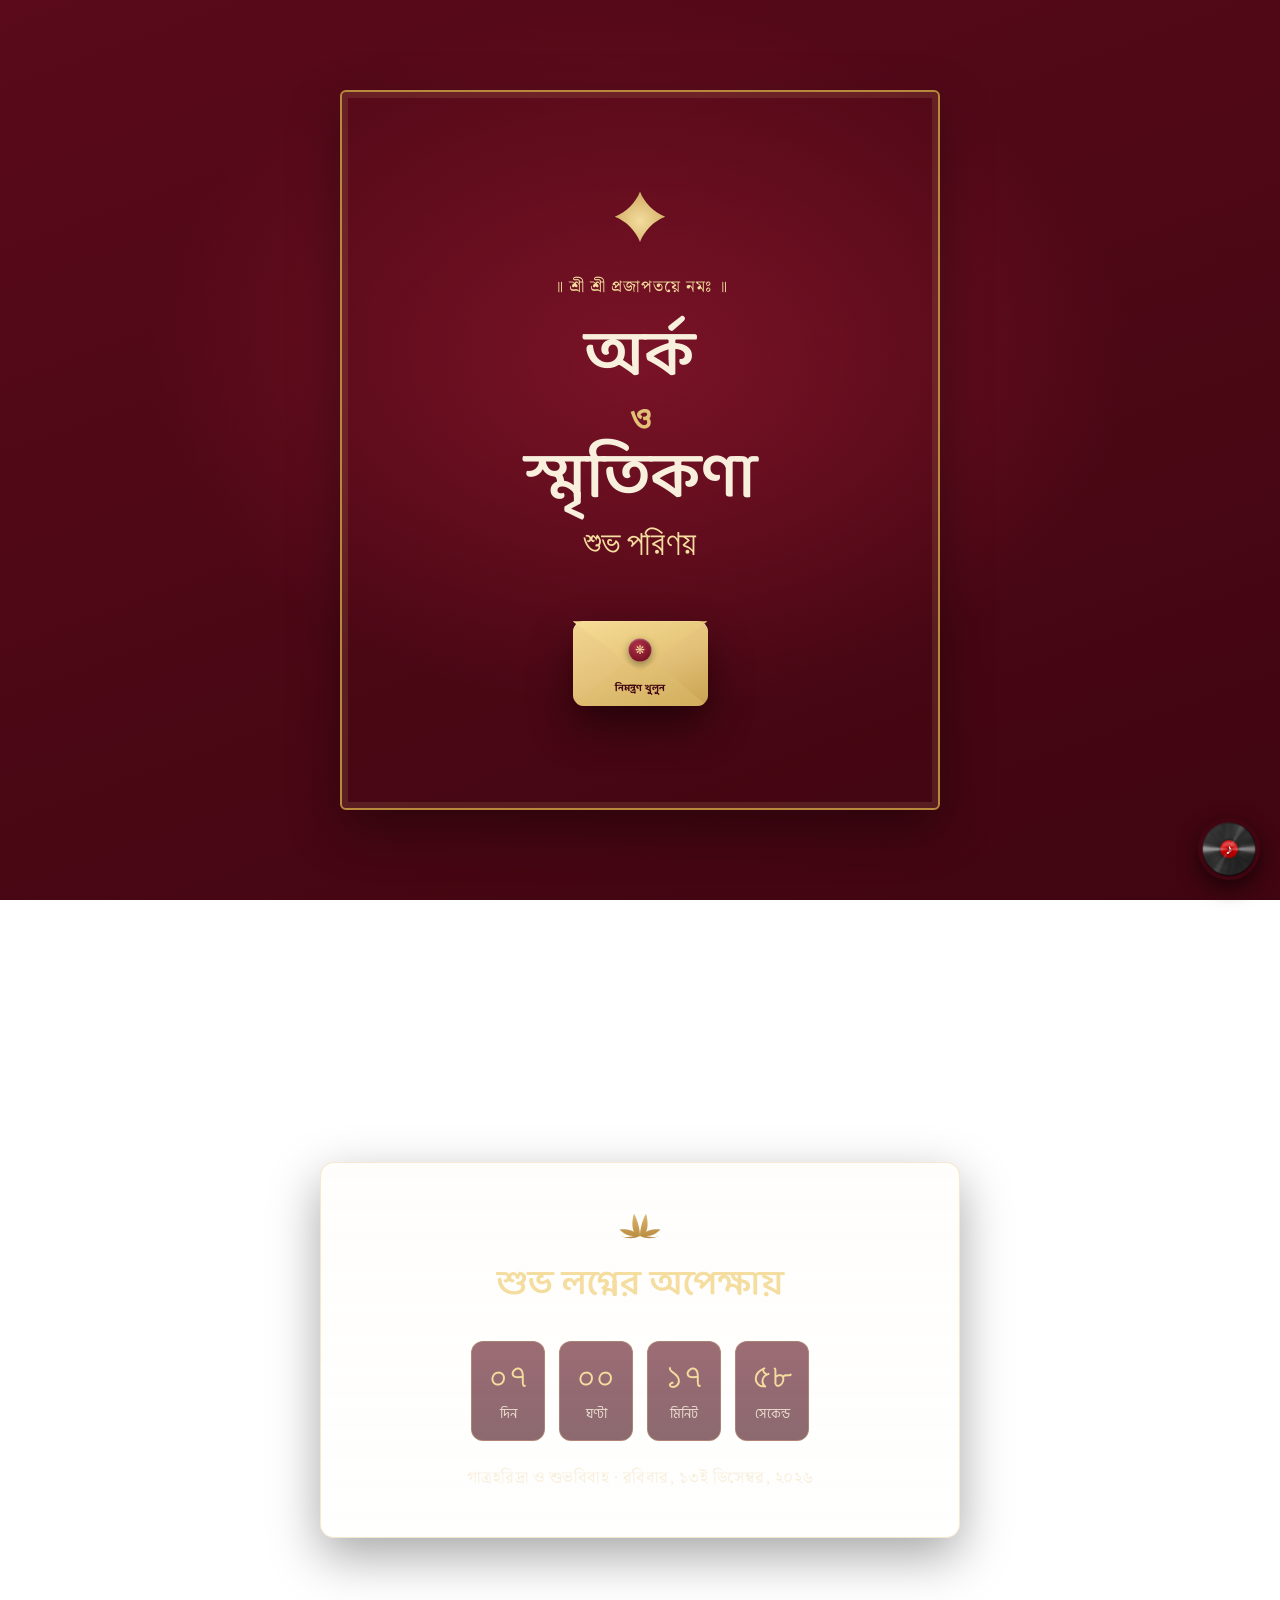
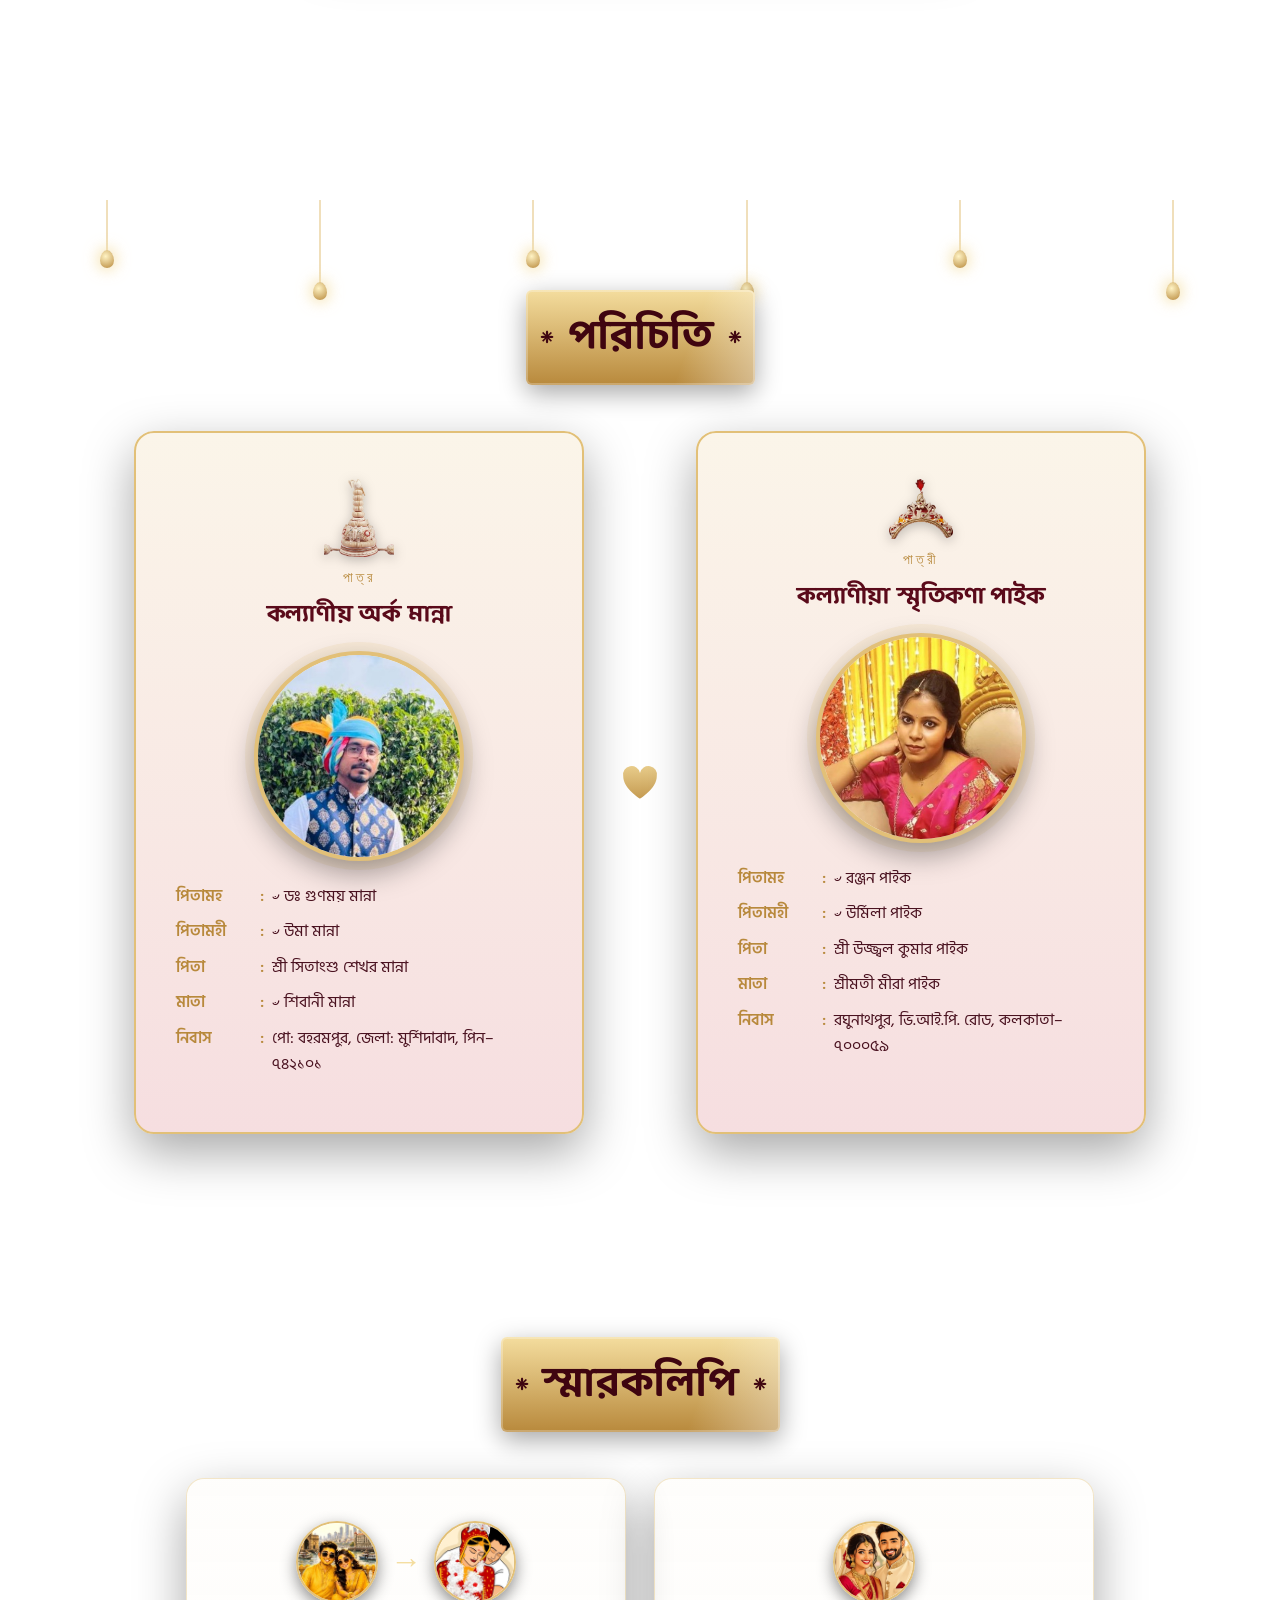
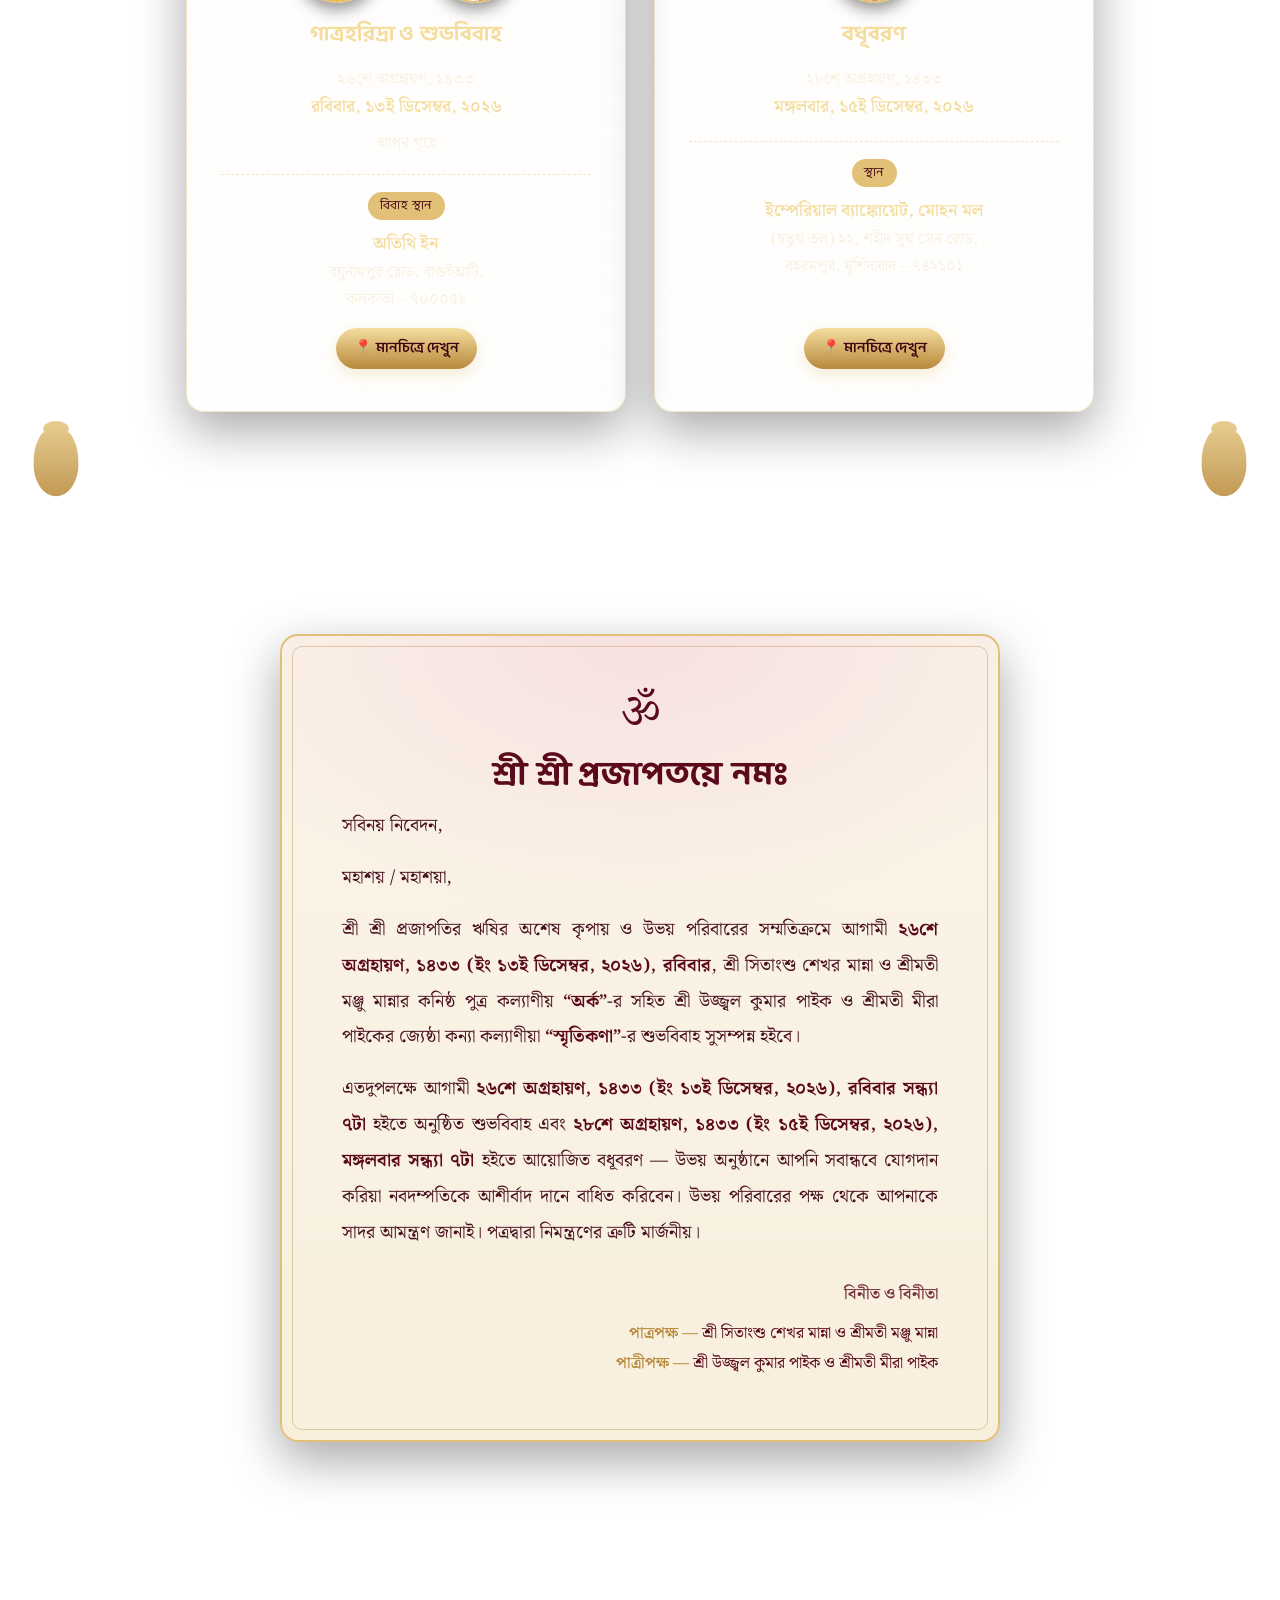
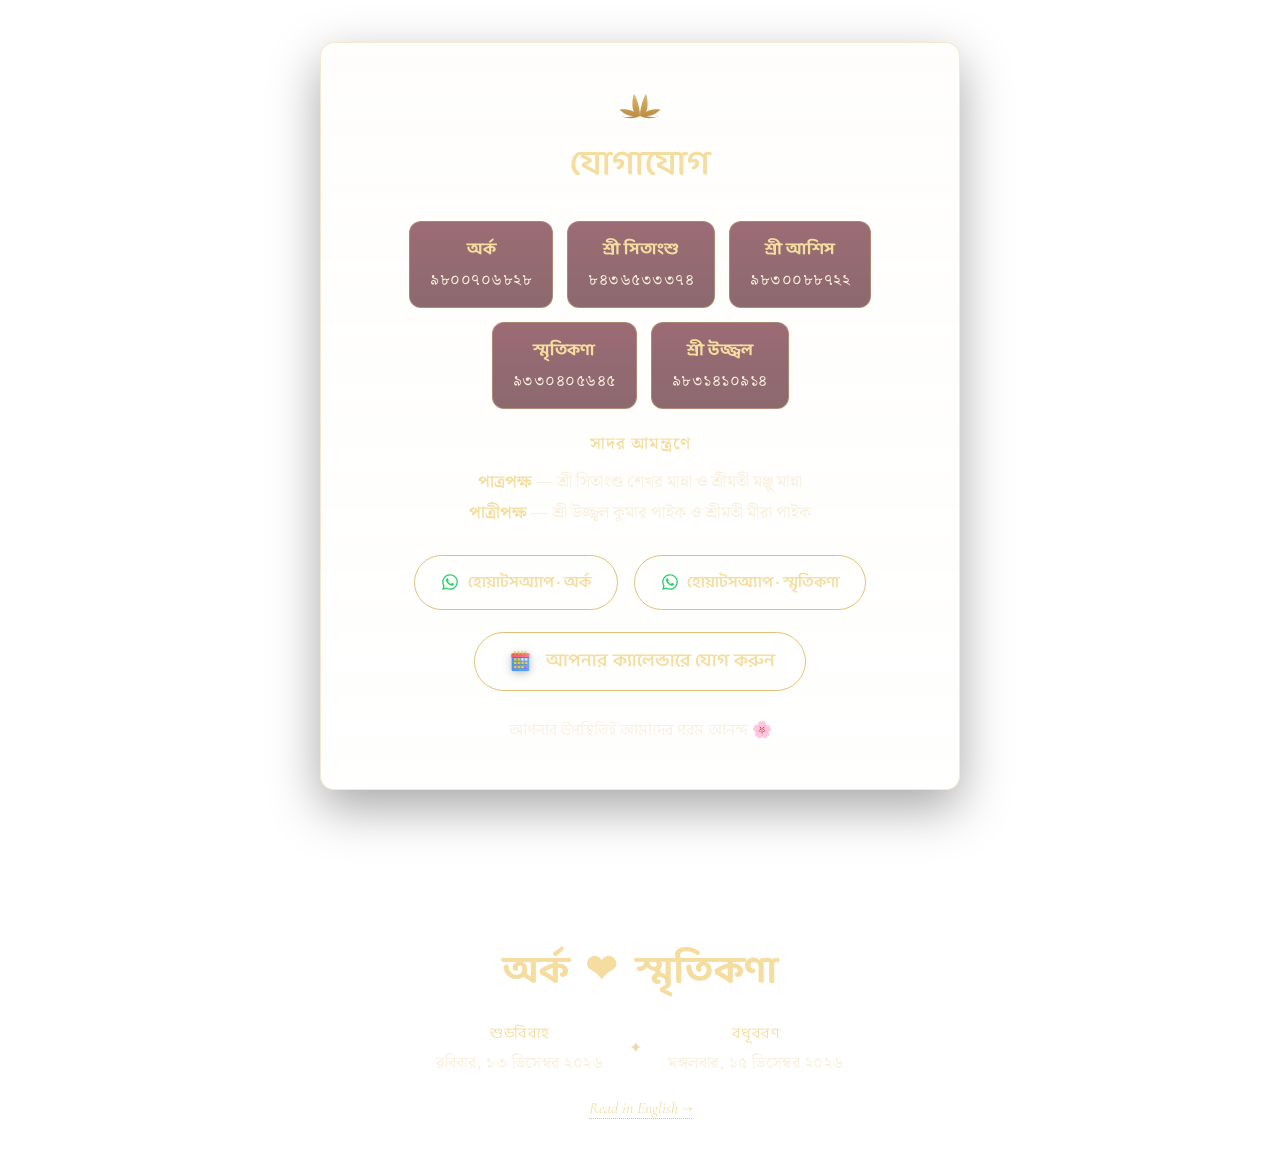
==== commit 024d0e94: "Bump audio cache-bust to v=3 (remote had broken 2-byte bg-music.mp3)" ====
--- a/bengali.html
+++ b/bengali.html
@@ -56,7 +56,7 @@
 
 <a class="lang-switch" href="english.html">English ⇄</a>
 <button id="musicBtn" class="music-btn" title="আবহ সঙ্গীত" aria-label="Toggle music"><img class="vinyl" src="assets/vinyl.png" alt="" aria-hidden="true" /><span class="note">♪</span></button>
-<audio id="bgAudio" src="assets/bg-music.mp3?v=2" loop preload="auto"></audio>
+<audio id="bgAudio" src="assets/bg-music.mp3?v=3" loop preload="auto"></audio>
 
 <main id="content" class="content">
 
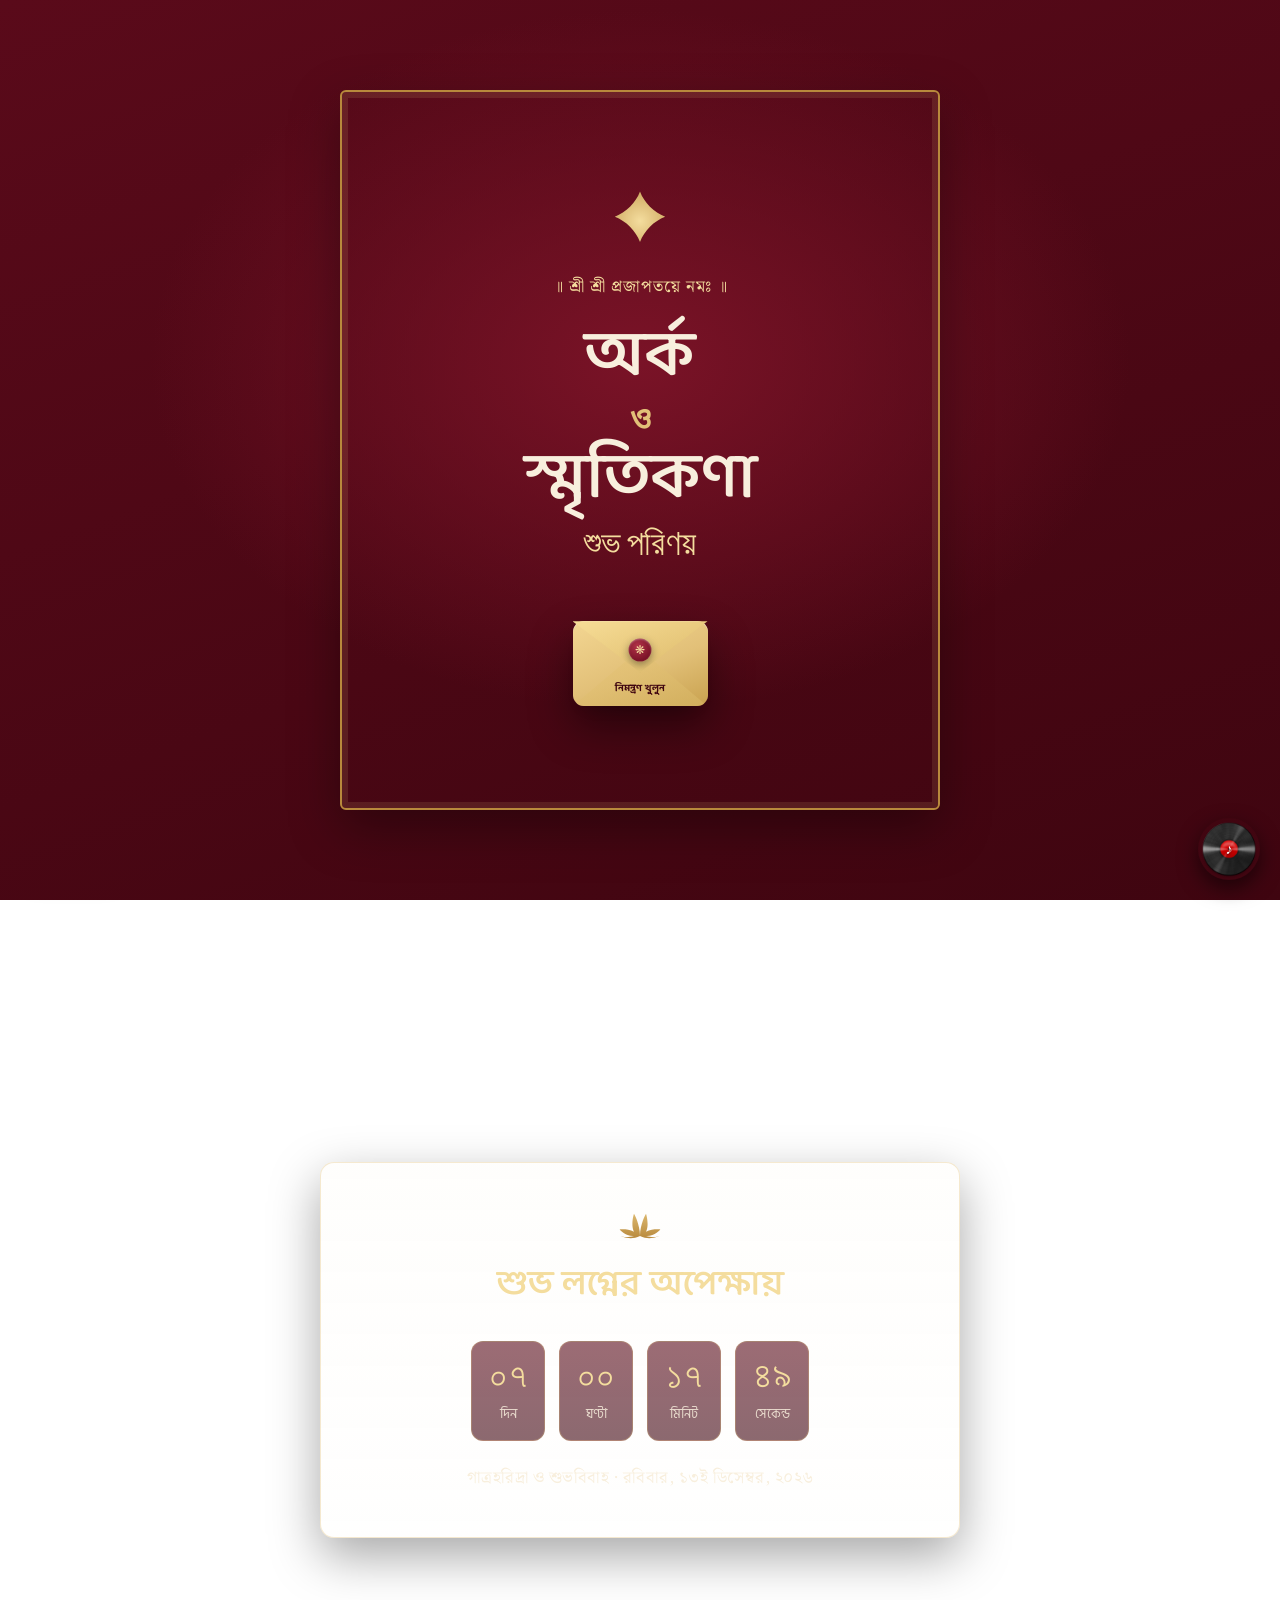
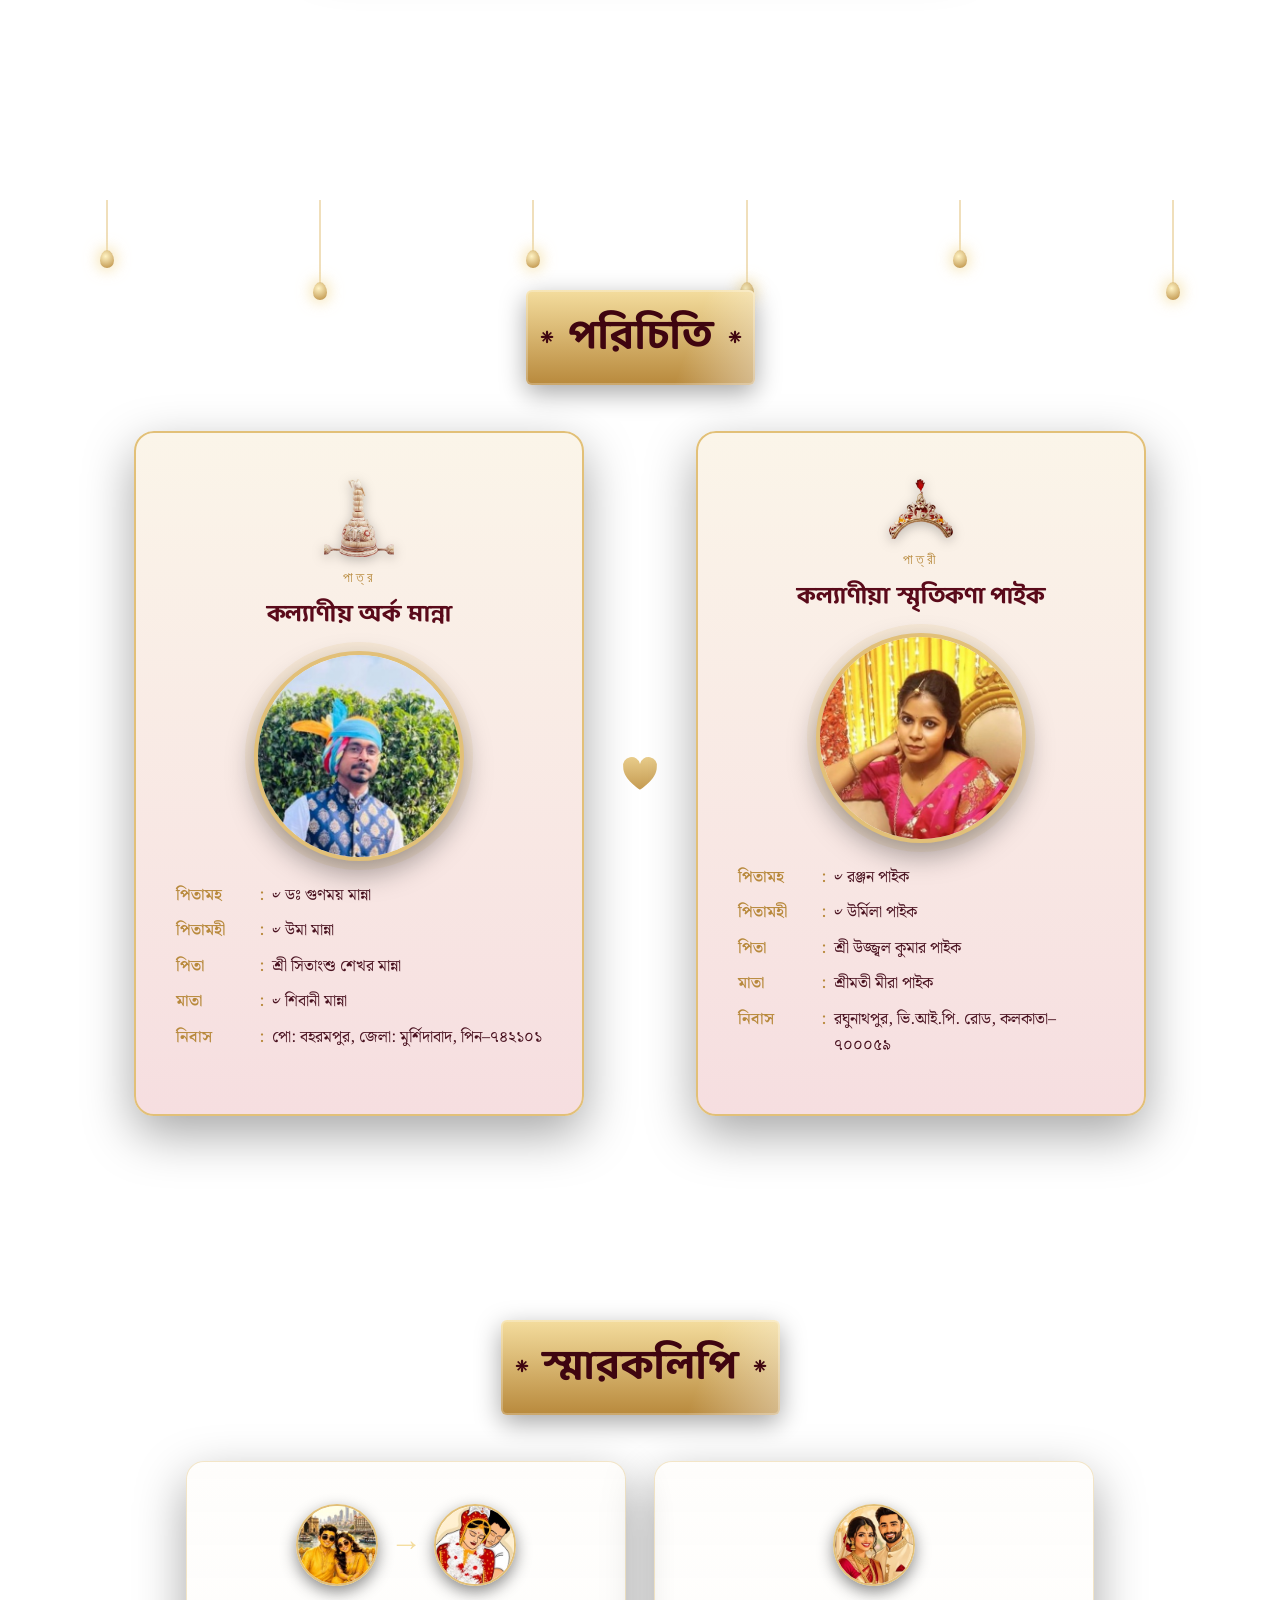
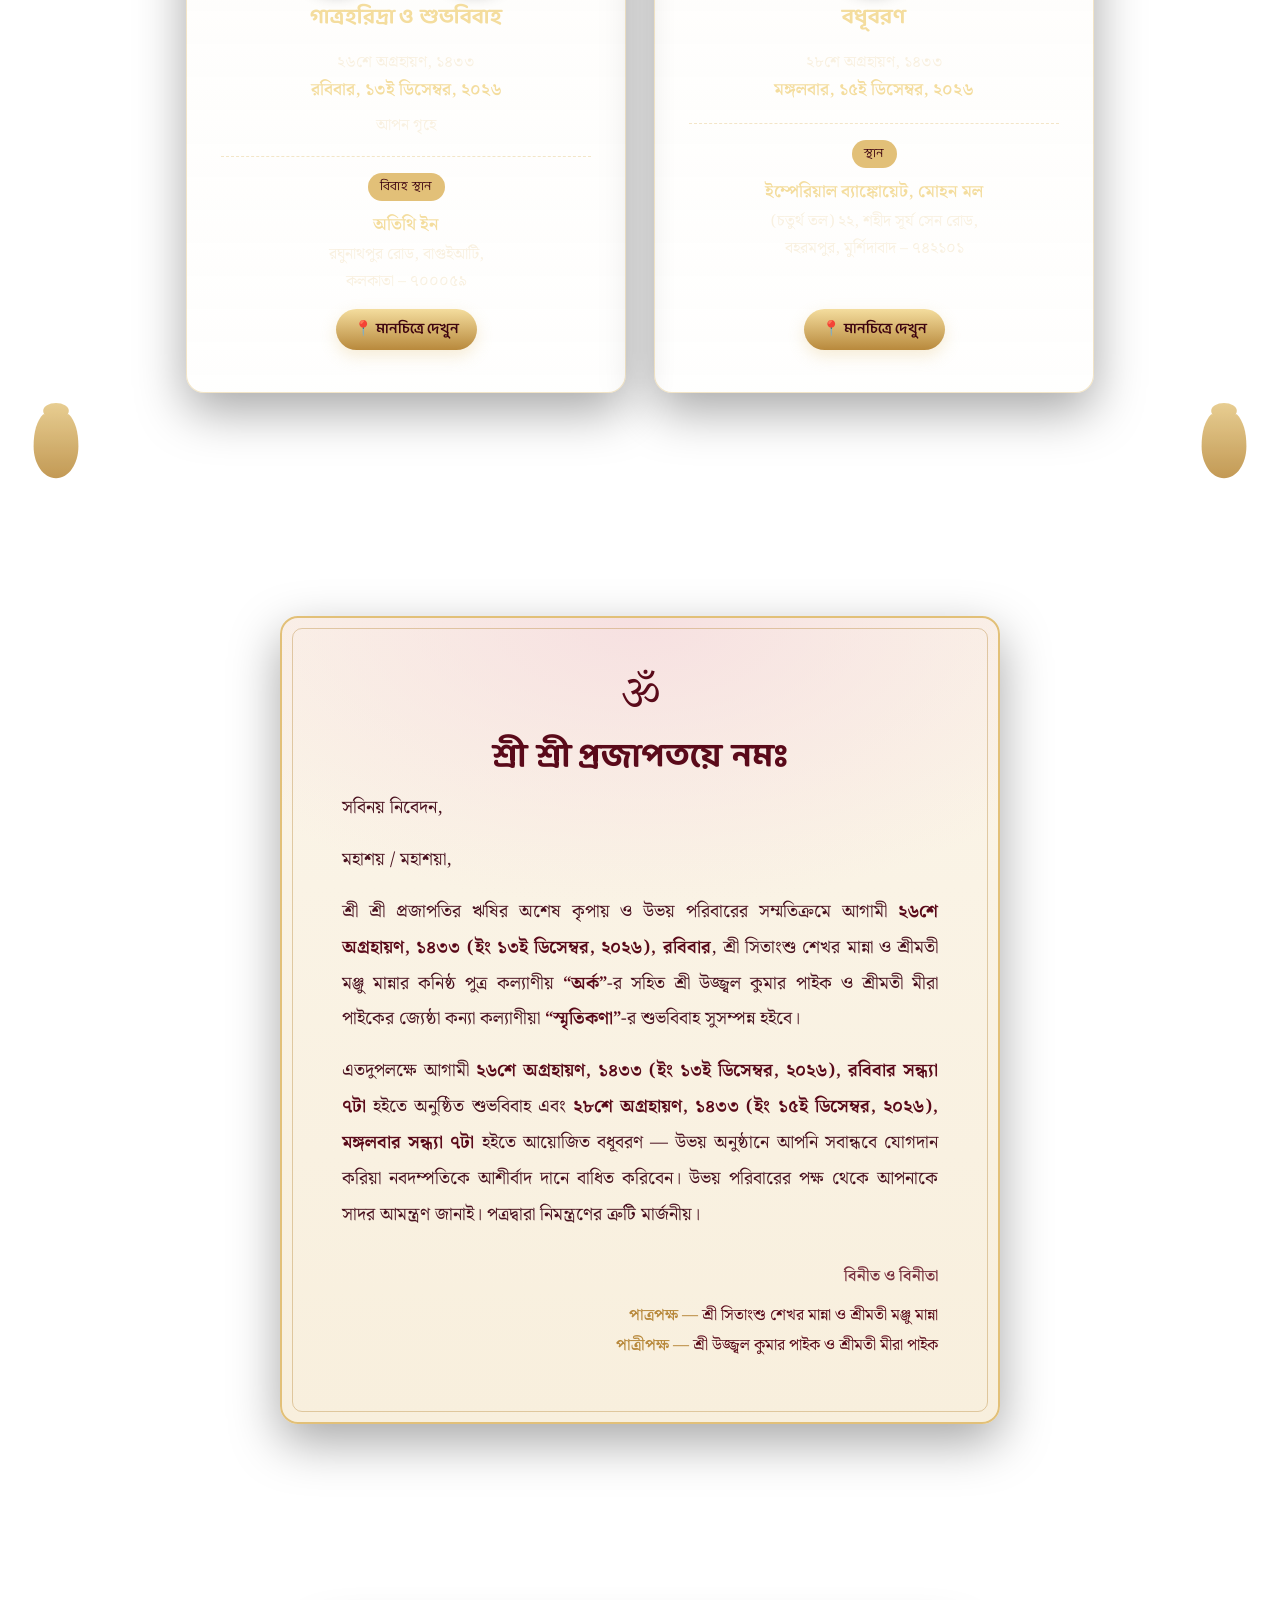
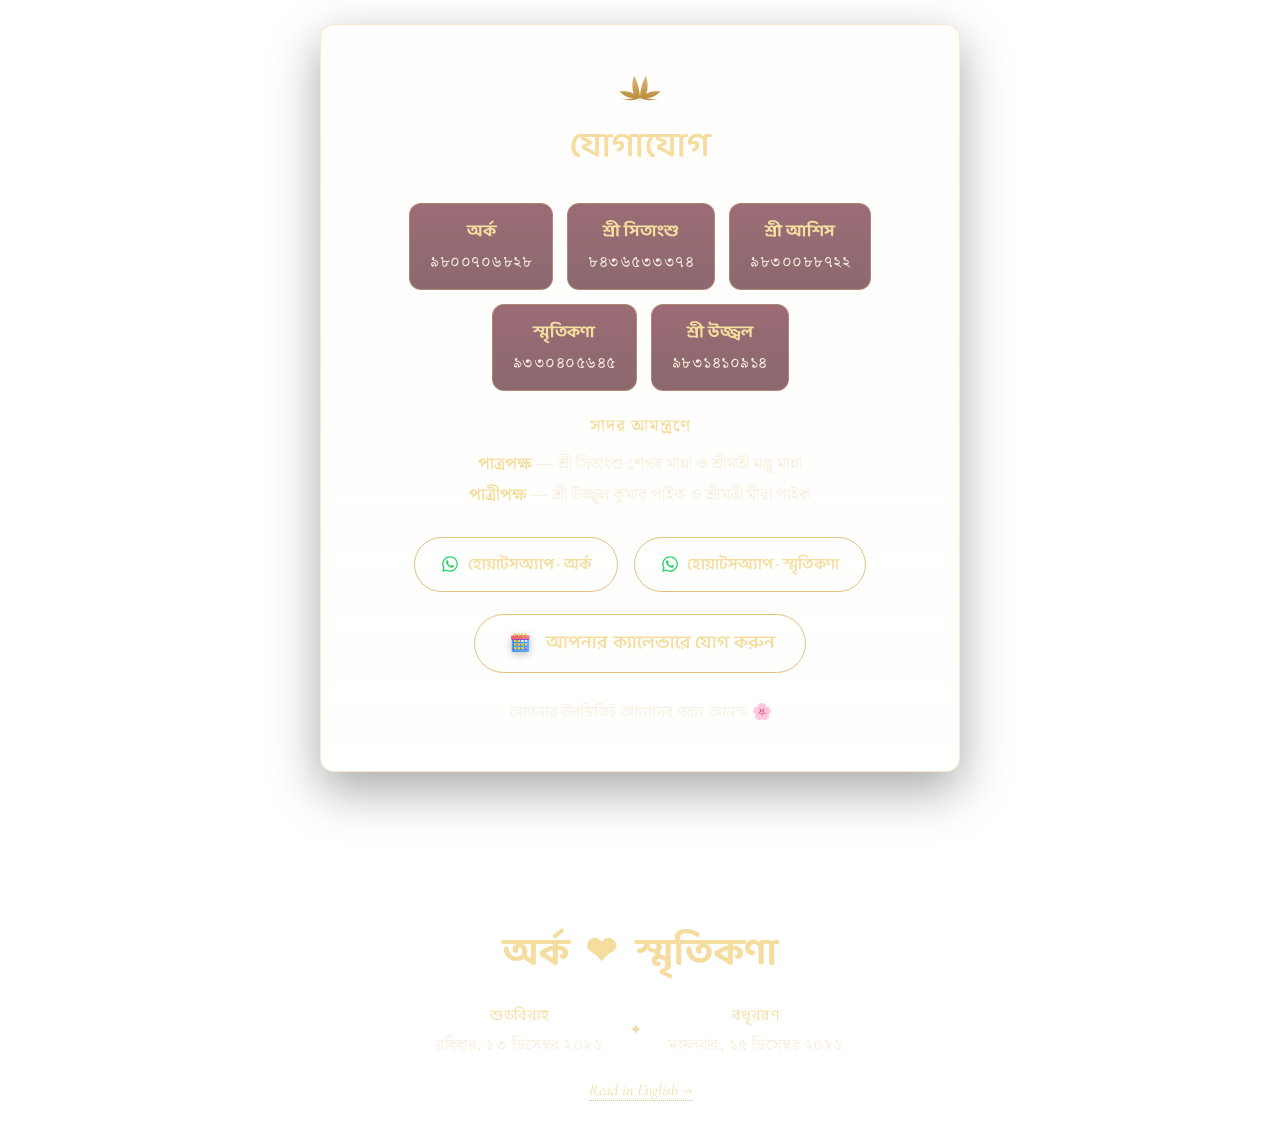
==== commit 35e593a6: "Optimize images for mobile (downscale); defer audio (preload=metadata) + lazy icon; Bengali Noto Ser" ====
--- a/bengali.html
+++ b/bengali.html
@@ -3,6 +3,7 @@
 <head>
 <meta charset="UTF-8" />
 <meta name="viewport" content="width=device-width, initial-scale=1.0" />
+<meta name="format-detection" content="telephone=no" />
 <title>অর্ক ❤ স্মৃতিকণা — শুভ পরিণয়</title>
 <meta name="description" content="অর্ক ও স্মৃতিকণা-র শুভ বিবাহের নিমন্ত্রণ — পরিণয় সংবাদ" />
 
@@ -56,7 +57,7 @@
 
 <a class="lang-switch" href="english.html">English ⇄</a>
 <button id="musicBtn" class="music-btn" title="আবহ সঙ্গীত" aria-label="Toggle music"><img class="vinyl" src="assets/vinyl.png" alt="" aria-hidden="true" /><span class="note">♪</span></button>
-<audio id="bgAudio" src="assets/bg-music.mp3?v=3" loop preload="auto"></audio>
+<audio id="bgAudio" src="assets/bg-music.mp3?v=5" loop preload="metadata"></audio>
 
 <main id="content" class="content">
 
@@ -241,7 +242,7 @@
 
       <div class="cal-wrap">
         <a class="cal-btn" href="assets/wedding.ics" type="text/calendar" data-ics="assets/wedding.ics">
-          <img class="cal-ico-img" src="assets/cal-icon.png" alt="" aria-hidden="true" />
+          <img class="cal-ico-img" src="assets/cal-icon.png" alt="" aria-hidden="true" loading="lazy" decoding="async" />
           <span class="cal-txt">আপনার ক্যালেন্ডারে যোগ করুন</span>
         </a>
       </div>
--- a/assets/style.css
+++ b/assets/style.css
@@ -42,6 +42,8 @@
   overflow-x:hidden;
   -webkit-font-smoothing:antialiased;
 }
+/* Bengali pages use the elegant Noto Serif Bengali as the base body font */
+body:not(.en){ font-family:var(--bng); }
 
 /* subtle paisley texture overlay */
 body::before{
@@ -602,7 +604,7 @@
 .lineage{ margin-top:12px; text-align:left; width:100%; }
 /* Bengali: two-column grid → wrapped address hangs under the value */
 body:not(.en) .lineage p{ display:grid; grid-template-columns:88px 1fr; gap:2px 8px;
-  align-items:start; font-family:var(--bng-body); color:var(--ink-soft);
+  align-items:start; font-family:var(--bng); color:var(--ink-soft);
   font-size:1rem; line-height:1.65; margin-bottom:9px; }
 body:not(.en) .lineage p .lbl{ color:var(--gold-deep); font-weight:600; white-space:nowrap; }
 body:not(.en) .lineage p .lbl::after{ content:":"; float:right; }
